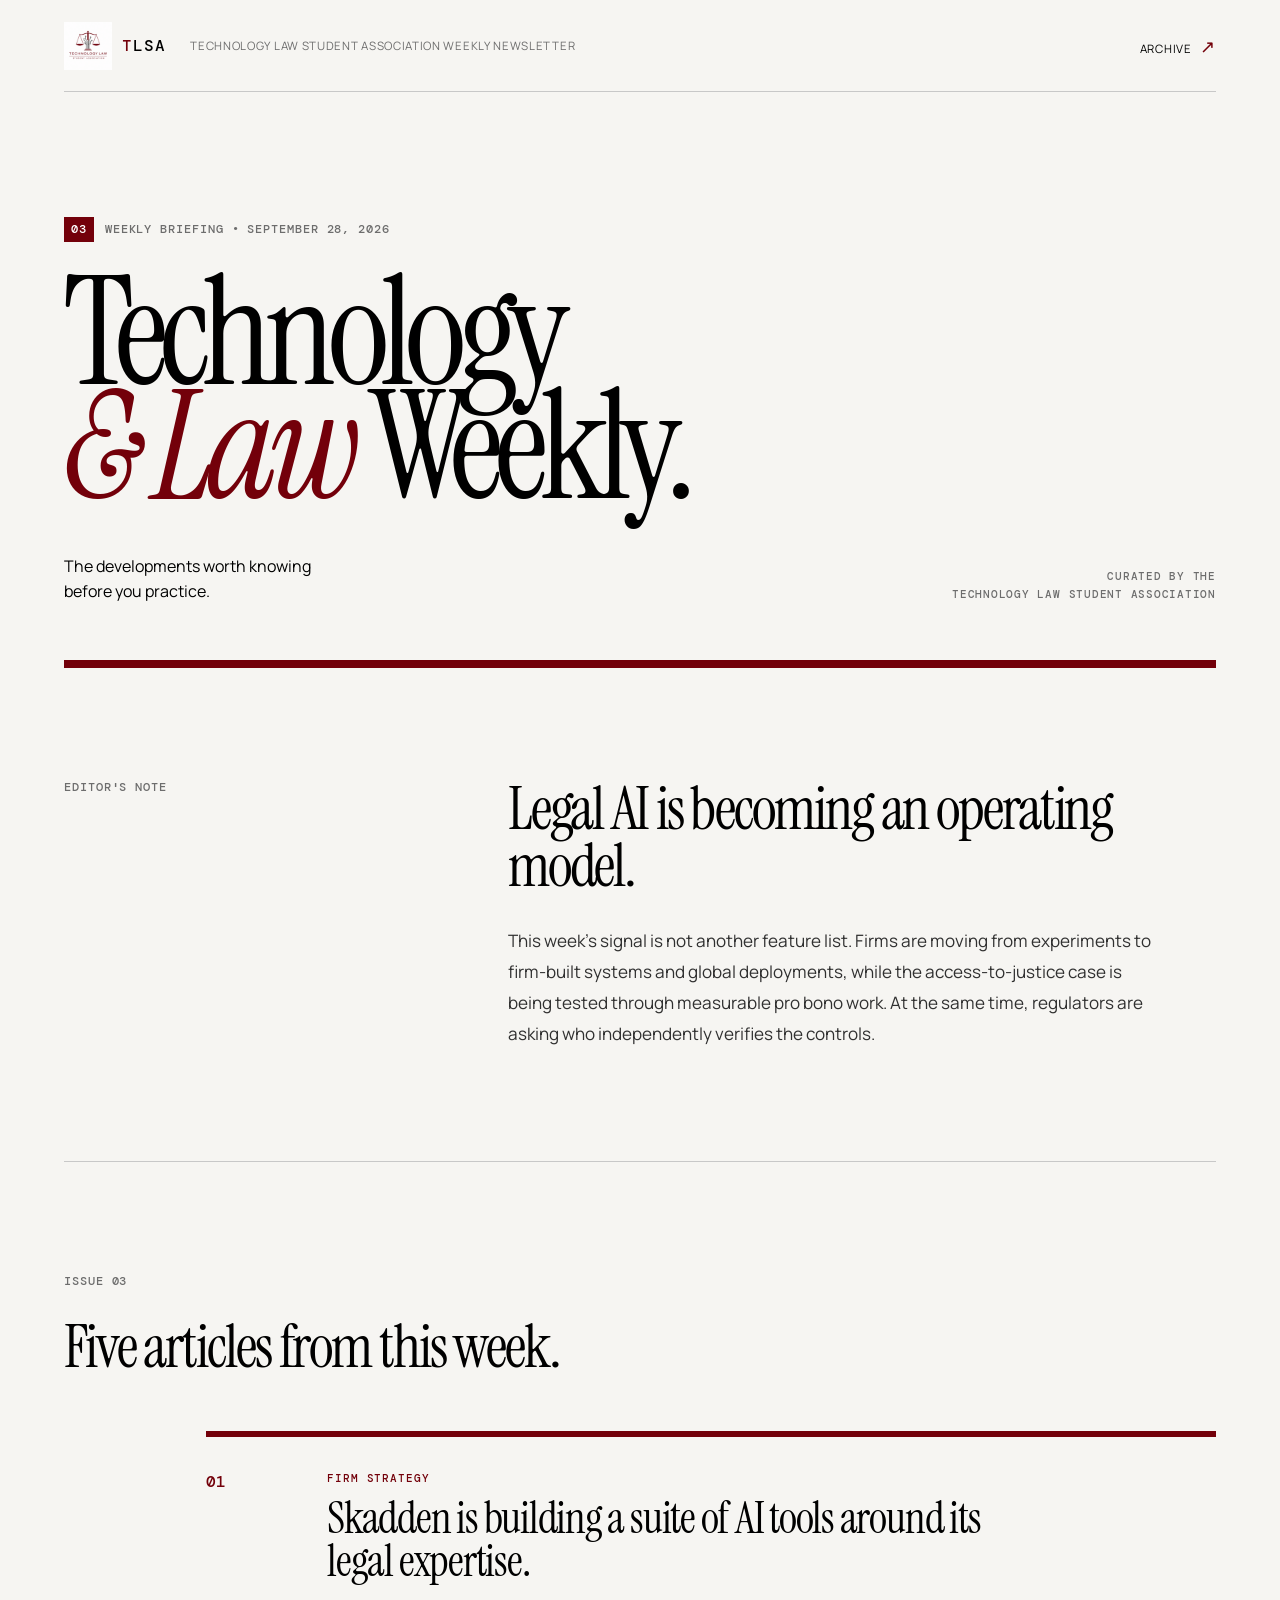
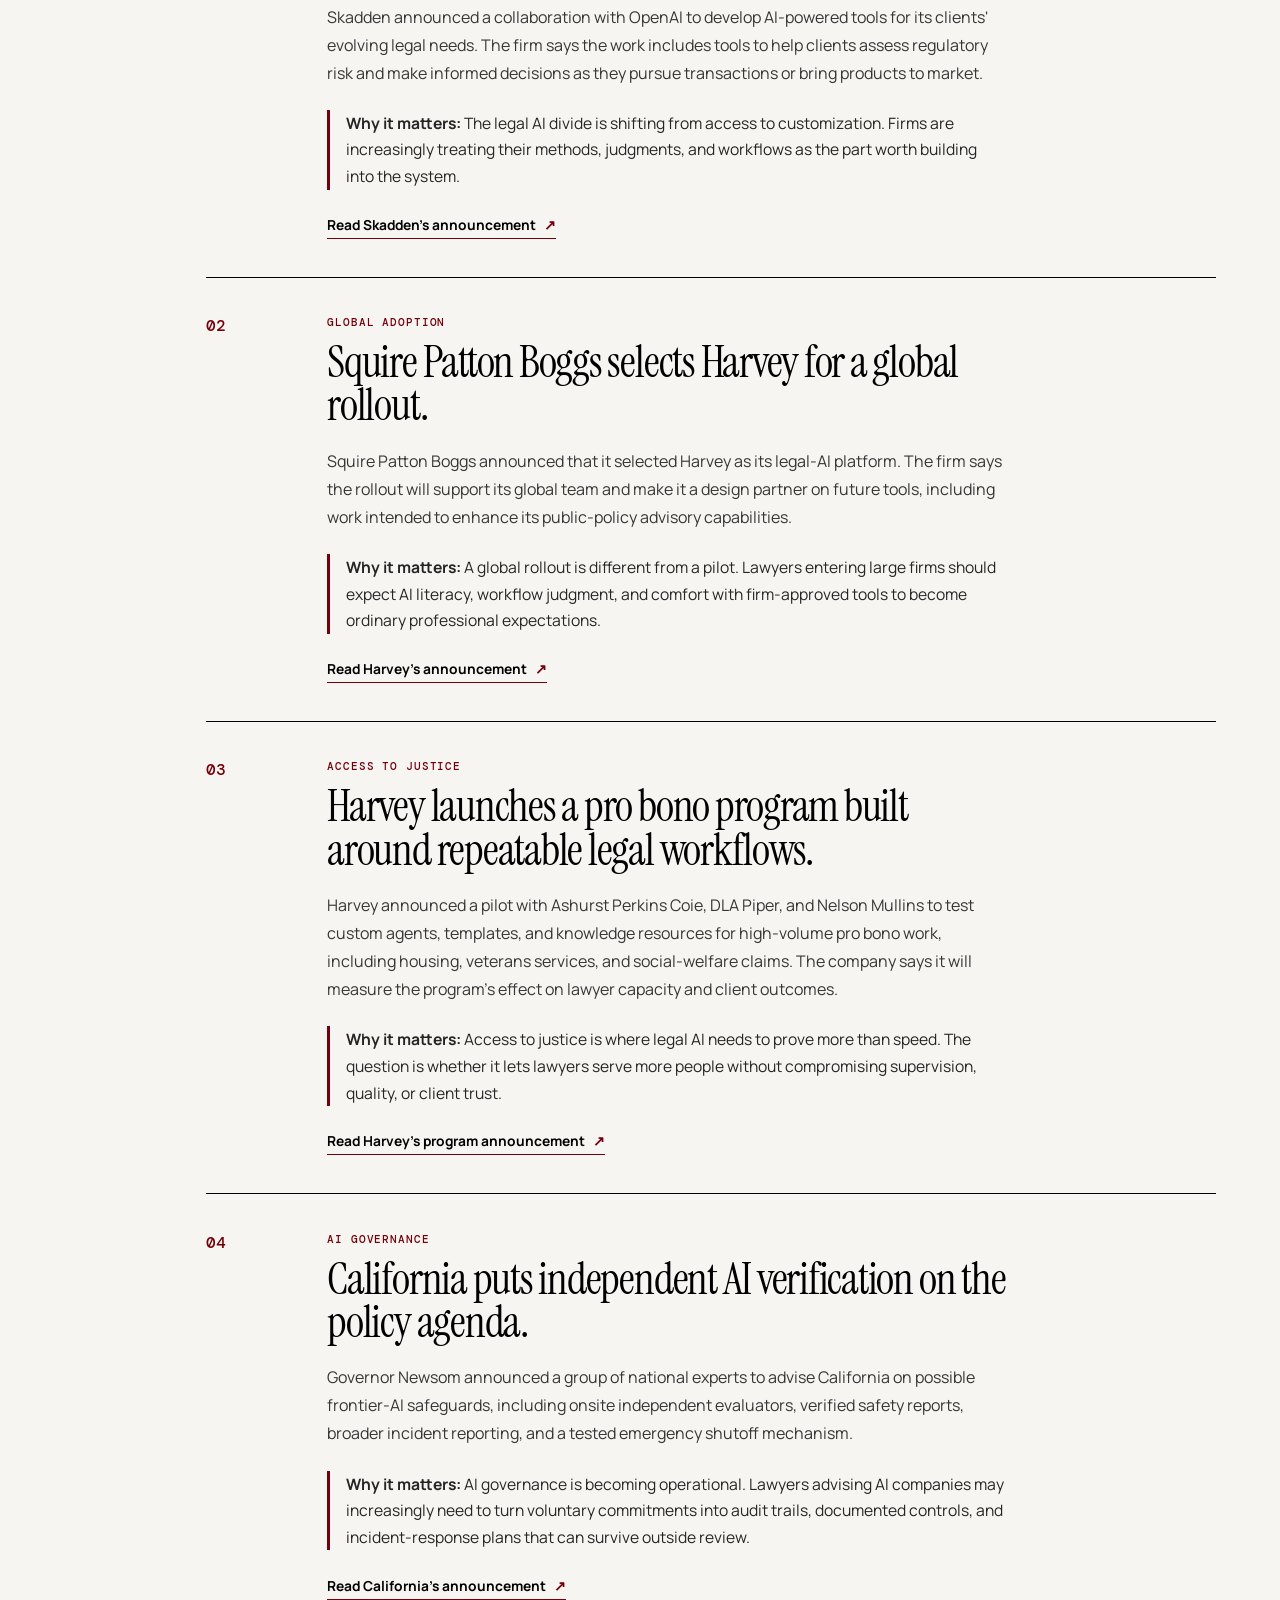
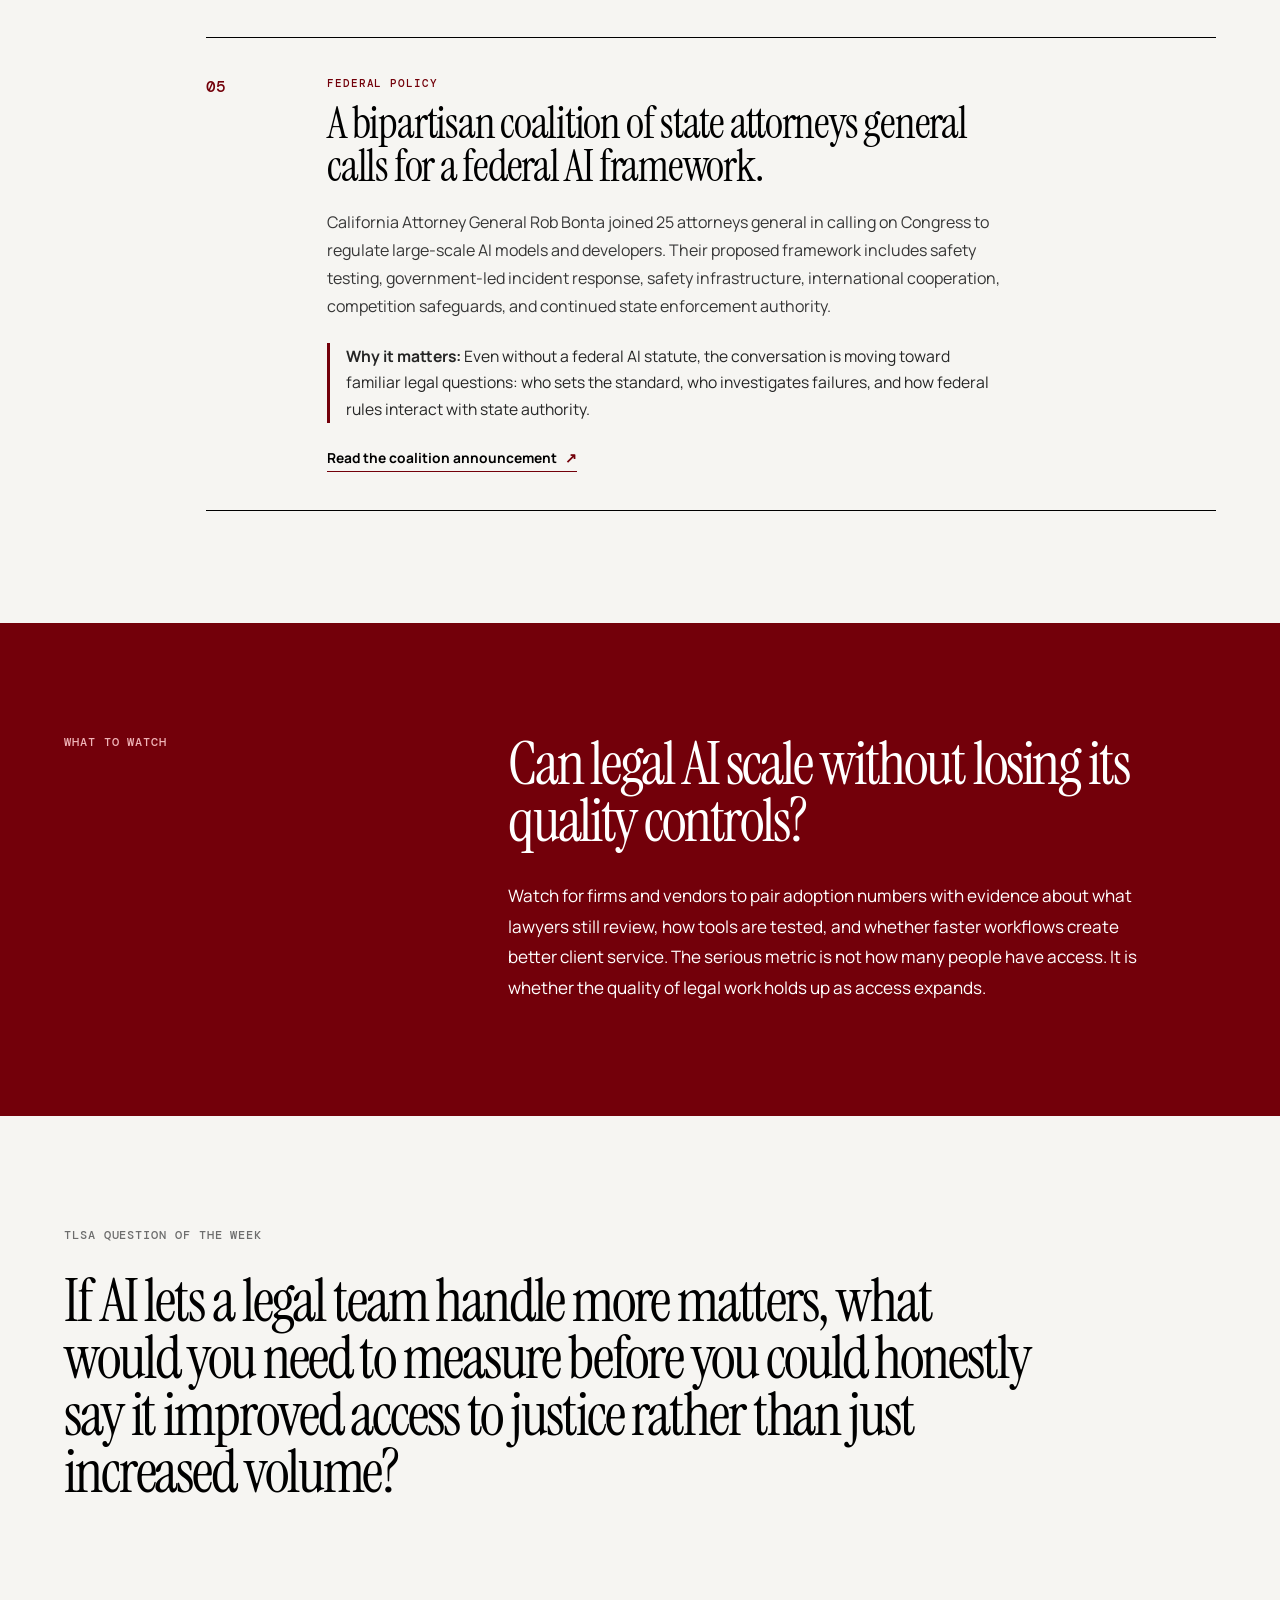
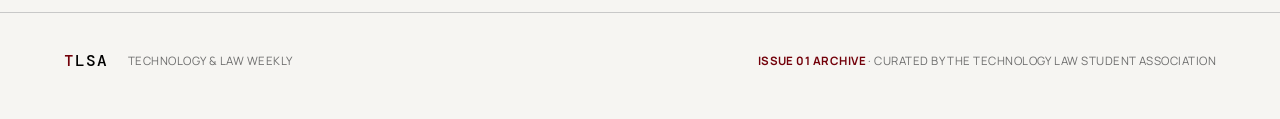
==== index.html @ fe10f3c5 "Make Issue 03 the TLSA homepage" ====
<!doctype html>
<html lang="en">
<head>
  <meta charset="utf-8"><meta name="viewport" content="width=device-width, initial-scale=1">
  <meta name="description" content="TLSA Technology & Law Weekly, a curated briefing on legal technology, AI, policy, and practice.">
  <title>TLSA Technology & Law Weekly | Issue 03</title>
  <link rel="icon" type="image/svg+xml" href="data:image/svg+xml,%3Csvg xmlns='http://www.w3.org/2000/svg' viewBox='0 0 64 64'%3E%3Crect width='64' height='64' rx='12' fill='%2373000a'/%3E%3Cpath d='M18 17h28v7H35v24h-7V24H18z' fill='white'/%3E%3C/svg%3E">
  <link rel="preconnect" href="https://fonts.googleapis.com"><link rel="preconnect" href="https://fonts.gstatic.com" crossorigin>
  <link href="https://fonts.googleapis.com/css2?family=DM+Mono:wght@400;500&family=Instrument+Serif:ital@0;1&family=Manrope:wght@400;500;600;700&display=swap" rel="stylesheet"><link rel="stylesheet" href="styles.css">
</head>
<body><main>
  <nav aria-label="Primary navigation"><a class="brand" href="#top" aria-label="Technology Law Student Association home"><img src="assets/tlsa-logo.png" alt="Technology Law Student Association logo"><span class="wordmark"><span>T</span>LSA</span></a><p>Technology Law Student Association Weekly Newsletter</p><a class="nav-link" href="issues/issue-01.html">Archive <span>↗</span></a></nav>
  <header class="hero" id="top"><div class="issue-line"><span class="issue-mark">03</span> WEEKLY BRIEFING <span>•</span> SEPTEMBER 28, 2026</div><h1>Technology<br><em>&amp; Law</em> Weekly.</h1><div class="hero-foot"><p>The developments worth knowing before you practice.</p><p class="curated">CURATED BY THE<br>TECHNOLOGY LAW STUDENT ASSOCIATION</p></div></header>
  <section class="editorial-note"><div class="section-label">EDITOR'S NOTE</div><div><h2>Legal AI is becoming an operating model.</h2><p>This week's signal is not another feature list. Firms are moving from experiments to firm-built systems and global deployments, while the access-to-justice case is being tested through measurable pro bono work. At the same time, regulators are asking who independently verifies the controls.</p></div></section>
  <section class="the-five" id="the-five"><div class="five-heading"><div class="section-label">ISSUE 03</div><h2>Five articles from this week.</h2></div>
    <article class="story story-featured"><div class="story-number">01</div><div class="story-body"><p class="eyebrow">FIRM STRATEGY</p><h3>Skadden is building a suite of AI tools around its legal expertise.</h3><p>Skadden announced a collaboration with OpenAI to develop AI-powered tools for its clients' evolving legal needs. The firm says the work includes tools to help clients assess regulatory risk and make informed decisions as they pursue transactions or bring products to market.</p><p class="why"><strong>Why it matters:</strong> The legal AI divide is shifting from access to customization. Firms are increasingly treating their methods, judgments, and workflows as the part worth building into the system.</p><a href="https://www.skadden.com/about/news-and-rankings/news/2026/09/skadden-partners-with-openai-on-suite-of-tools" target="_blank" rel="noopener noreferrer">Read Skadden's announcement <span>↗</span></a></div></article>
    <article class="story"><div class="story-number">02</div><div class="story-body"><p class="eyebrow">GLOBAL ADOPTION</p><h3>Squire Patton Boggs selects Harvey for a global rollout.</h3><p>Squire Patton Boggs announced that it selected Harvey as its legal-AI platform. The firm says the rollout will support its global team and make it a design partner on future tools, including work intended to enhance its public-policy advisory capabilities.</p><p class="why"><strong>Why it matters:</strong> A global rollout is different from a pilot. Lawyers entering large firms should expect AI literacy, workflow judgment, and comfort with firm-approved tools to become ordinary professional expectations.</p><a href="https://www.harvey.ai/blog/squire-patton-boggs-chooses-harvey-for-global-rollout" target="_blank" rel="noopener noreferrer">Read Harvey's announcement <span>↗</span></a></div></article>
    <article class="story"><div class="story-number">03</div><div class="story-body"><p class="eyebrow">ACCESS TO JUSTICE</p><h3>Harvey launches a pro bono program built around repeatable legal workflows.</h3><p>Harvey announced a pilot with Ashurst Perkins Coie, DLA Piper, and Nelson Mullins to test custom agents, templates, and knowledge resources for high-volume pro bono work, including housing, veterans services, and social-welfare claims. The company says it will measure the program's effect on lawyer capacity and client outcomes.</p><p class="why"><strong>Why it matters:</strong> Access to justice is where legal AI needs to prove more than speed. The question is whether it lets lawyers serve more people without compromising supervision, quality, or client trust.</p><a href="https://www.harvey.ai/blog/introducing-harveys-pro-bono-program" target="_blank" rel="noopener noreferrer">Read Harvey's program announcement <span>↗</span></a></div></article>
    <article class="story"><div class="story-number">04</div><div class="story-body"><p class="eyebrow">AI GOVERNANCE</p><h3>California puts independent AI verification on the policy agenda.</h3><p>Governor Newsom announced a group of national experts to advise California on possible frontier-AI safeguards, including onsite independent evaluators, verified safety reports, broader incident reporting, and a tested emergency shutoff mechanism.</p><p class="why"><strong>Why it matters:</strong> AI governance is becoming operational. Lawyers advising AI companies may increasingly need to turn voluntary commitments into audit trails, documented controls, and incident-response plans that can survive outside review.</p><a href="https://www.gov.ca.gov/2026/09/23/governor-newsom-announces-world-leading-experts-to-deliver-on-his-ai-executive-order-including-advancing-creation-of-a-kill-switch/" target="_blank" rel="noopener noreferrer">Read California's announcement <span>↗</span></a></div></article>
    <article class="story"><div class="story-number">05</div><div class="story-body"><p class="eyebrow">FEDERAL POLICY</p><h3>A bipartisan coalition of state attorneys general calls for a federal AI framework.</h3><p>California Attorney General Rob Bonta joined 25 attorneys general in calling on Congress to regulate large-scale AI models and developers. Their proposed framework includes safety testing, government-led incident response, safety infrastructure, international cooperation, competition safeguards, and continued state enforcement authority.</p><p class="why"><strong>Why it matters:</strong> Even without a federal AI statute, the conversation is moving toward familiar legal questions: who sets the standard, who investigates failures, and how federal rules interact with state authority.</p><a href="https://oag.ca.gov/news/press-releases/attorney-general-bonta-congress-must-act-urgently-protect-against-catastrophic" target="_blank" rel="noopener noreferrer">Read the coalition announcement <span>↗</span></a></div></article>
  </section>
  <section class="watch"><div class="section-label">WHAT TO WATCH</div><div><h2>Can legal AI scale without losing its quality controls?</h2><p>Watch for firms and vendors to pair adoption numbers with evidence about what lawyers still review, how tools are tested, and whether faster workflows create better client service. The serious metric is not how many people have access. It is whether the quality of legal work holds up as access expands.</p></div></section>
  <section class="question"><div class="section-label">TLSA QUESTION OF THE WEEK</div><h2>If AI lets a legal team handle more matters, what would you need to measure before you could honestly say it improved access to justice rather than just increased volume?</h2></section>
</main><footer><a class="wordmark" href="#top"><span>T</span>LSA</a><p>Technology &amp; Law Weekly</p><p><a href="issues/issue-01.html">Issue 01 Archive</a> · Curated by the Technology Law Student Association</p></footer></body></html>
---- styles.css ----
:root{--garnet:#73000a;--black:#000;--white:#fff;--bone:#f6f5f2;--gray:#6d6d6d;--line:#c8c8c8}*{box-sizing:border-box}html{scroll-behavior:smooth}body{margin:0;background:var(--bone);color:var(--black);font-family:Manrope,Arial,sans-serif}main,footer{max-width:1440px;margin:auto;padding-inline:5vw}.brand{display:inline-flex;align-items:center;gap:.65rem;text-decoration:none}.brand img{width:48px;height:48px;object-fit:contain;display:block}.brand .wordmark{display:block}nav{min-height:92px;border-bottom:1px solid var(--line);display:flex;align-items:center;gap:24px;font-size:.72rem;letter-spacing:.06em;text-transform:uppercase}nav p{margin:0;color:var(--gray);flex:1}.wordmark{color:var(--black);font-family:'DM Mono',monospace;font-size:1rem;font-weight:500;letter-spacing:.06em;text-decoration:none}.wordmark span{color:var(--garnet)}.nav-link{color:var(--black);text-decoration:none}.nav-link span{color:var(--garnet);font-size:1.15rem;margin-left:6px}.hero{padding:7.8rem 0 3.5rem;border-bottom:8px solid var(--garnet)}.issue-line,.section-label{font:500 .72rem 'DM Mono',monospace;letter-spacing:.08em;color:var(--gray)}.issue-mark{display:inline-block;background:var(--garnet);color:var(--white);padding:5px 7px;margin-right:3px}.hero h1{font:clamp(4.65rem,11.7vw,11rem)/.76 'Instrument Serif',Georgia,serif;letter-spacing:-.055em;margin:2.2rem 0 3.1rem;font-weight:400}.hero h1 em{color:var(--garnet);font-weight:400}.hero-foot{display:flex;justify-content:space-between;align-items:end;gap:20px;font-size:1rem;line-height:1.55}.hero-foot p{max-width:290px;margin:0}.curated{font:500 .68rem/1.7 'DM Mono',monospace;letter-spacing:.07em;color:var(--gray);text-align:right}.editorial-note{display:grid;grid-template-columns:1fr 2fr;gap:7vw;padding:7rem 0;border-bottom:1px solid var(--line)}.editorial-note h2,.five-heading h2,.watch h2,.question h2{font:400 clamp(2.35rem,4.7vw,4.55rem)/.95 'Instrument Serif',Georgia,serif;letter-spacing:-.035em;margin:0}.editorial-note p,.watch p,.question p{max-width:660px;font-size:1.07rem;line-height:1.8;margin:2rem 0 0;color:#303030}.the-five{padding:7rem 0}.five-heading{max-width:760px;margin-bottom:3.5rem}.five-heading h2{margin-top:1.8rem}.story{display:grid;grid-template-columns:12% 1fr;border-top:1px solid var(--black);padding:2.35rem 0;max-width:1010px;margin-left:auto}.story:last-child{border-bottom:1px solid var(--black)}.story-number{font:500 1rem 'DM Mono',monospace;color:var(--garnet)}.story-body{max-width:680px}.eyebrow{font:500 .68rem 'DM Mono',monospace;letter-spacing:.08em;color:var(--garnet);margin:0 0 .75rem}.story h3{font:400 clamp(1.95rem,3.45vw,3.25rem)/.98 'Instrument Serif',Georgia,serif;letter-spacing:-.028em;margin:0}.story-body>p:not(.eyebrow):not(.why){font-size:1rem;line-height:1.75;color:#363636;margin:1.2rem 0}.story .why{font-size:.98rem;line-height:1.7;border-left:3px solid var(--garnet);padding-left:1rem;margin:1.45rem 0;color:#252525}.story a{display:inline-block;color:var(--black);font-size:.86rem;font-weight:700;text-decoration:none;border-bottom:1px solid var(--garnet);padding-bottom:4px}.story a span{color:var(--garnet);margin-left:5px}.story-featured{border-top:6px solid var(--garnet);padding-top:2.1rem}.watch{background:var(--garnet);color:var(--white);margin-inline:calc(5vw * -1);padding:7rem 5vw;display:grid;grid-template-columns:1fr 2fr;gap:7vw}.watch .section-label{color:#f0b4b8}.watch h2{max-width:730px}.watch p{color:var(--white)}.question{padding:7rem 0}.question h2{max-width:970px;margin-top:1.8rem}.question p{color:var(--garnet);font-weight:700}footer{border-top:1px solid var(--line);padding-top:1.75rem;padding-bottom:2.5rem;display:flex;gap:20px;align-items:center;font-size:.72rem;color:var(--gray);text-transform:uppercase;letter-spacing:.04em}footer p:nth-child(2){flex:1}footer p a{color:var(--garnet);font-weight:700;text-decoration:none}@media(max-width:720px){.brand img{width:40px;height:40px}.brand .wordmark{display:none}main,footer{padding-inline:6vw}nav p{display:none}nav{justify-content:space-between;min-height:75px}.hero{padding-top:5.8rem}.hero h1{font-size:21vw}.hero-foot,.editorial-note,.watch{display:block}.curated{margin-top:2rem!important;text-align:left}.editorial-note,.the-five,.question{padding:5rem 0}.editorial-note>div+div{margin-top:2.5rem}.story{grid-template-columns:1fr;padding:1.9rem 0}.story-number{margin-bottom:1.25rem}.story h3{font-size:2.1rem}.watch{margin-inline:-6vw;padding:5rem 6vw}.watch>div+div{margin-top:2.5rem}footer{padding-inline:6vw;display:block}footer p{margin:1rem 0 0}}
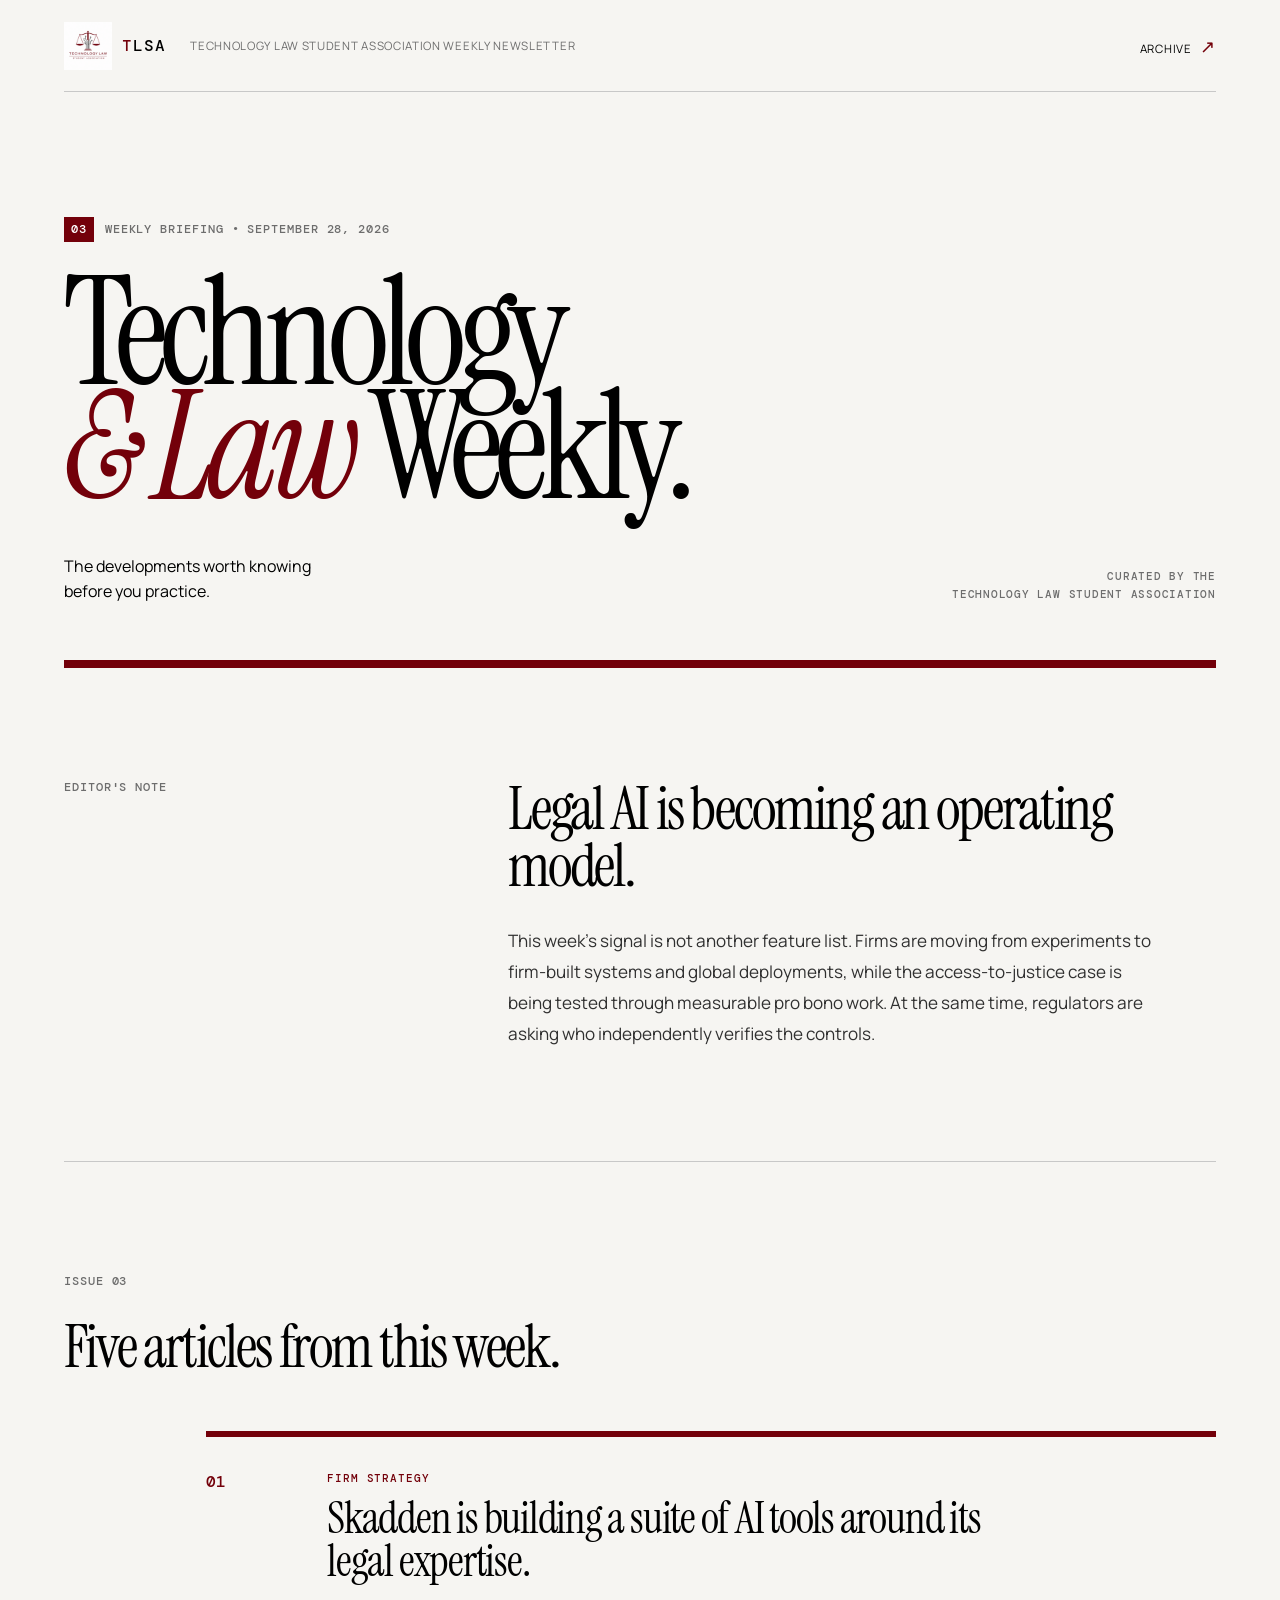
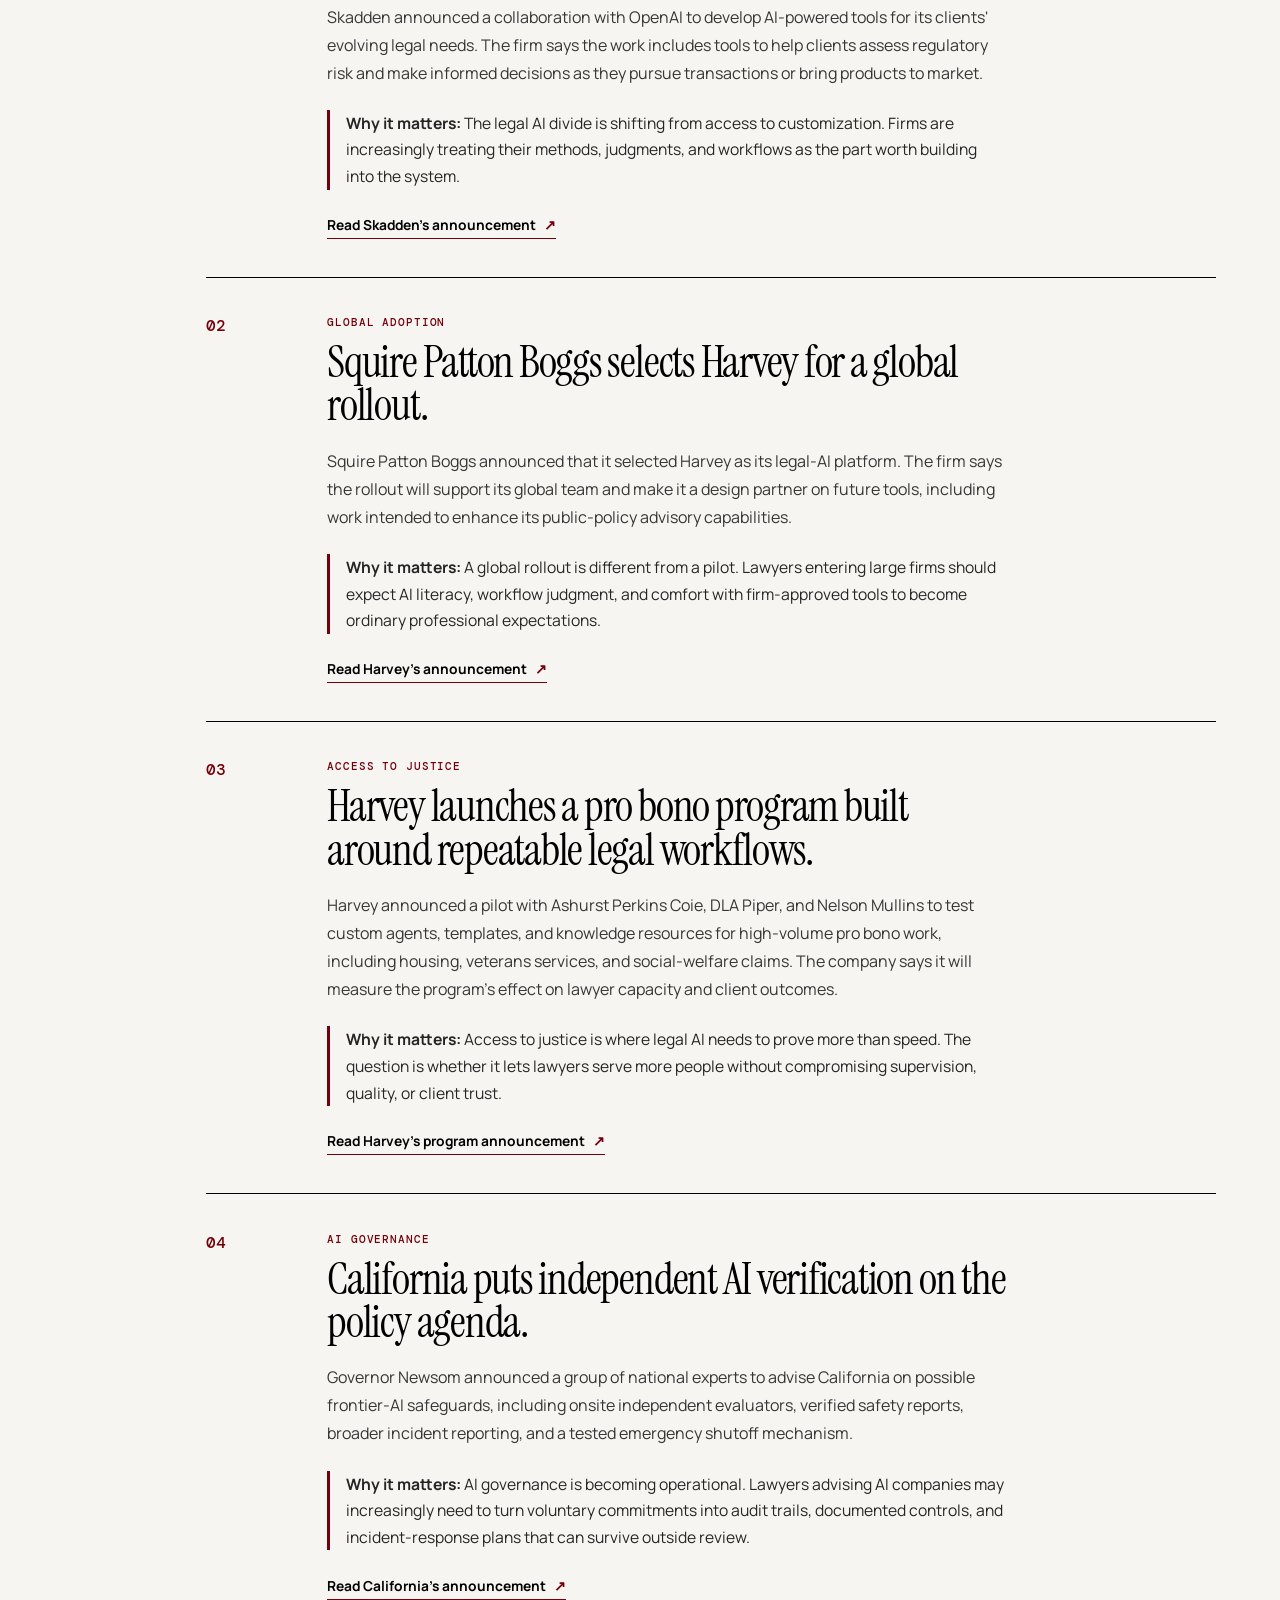
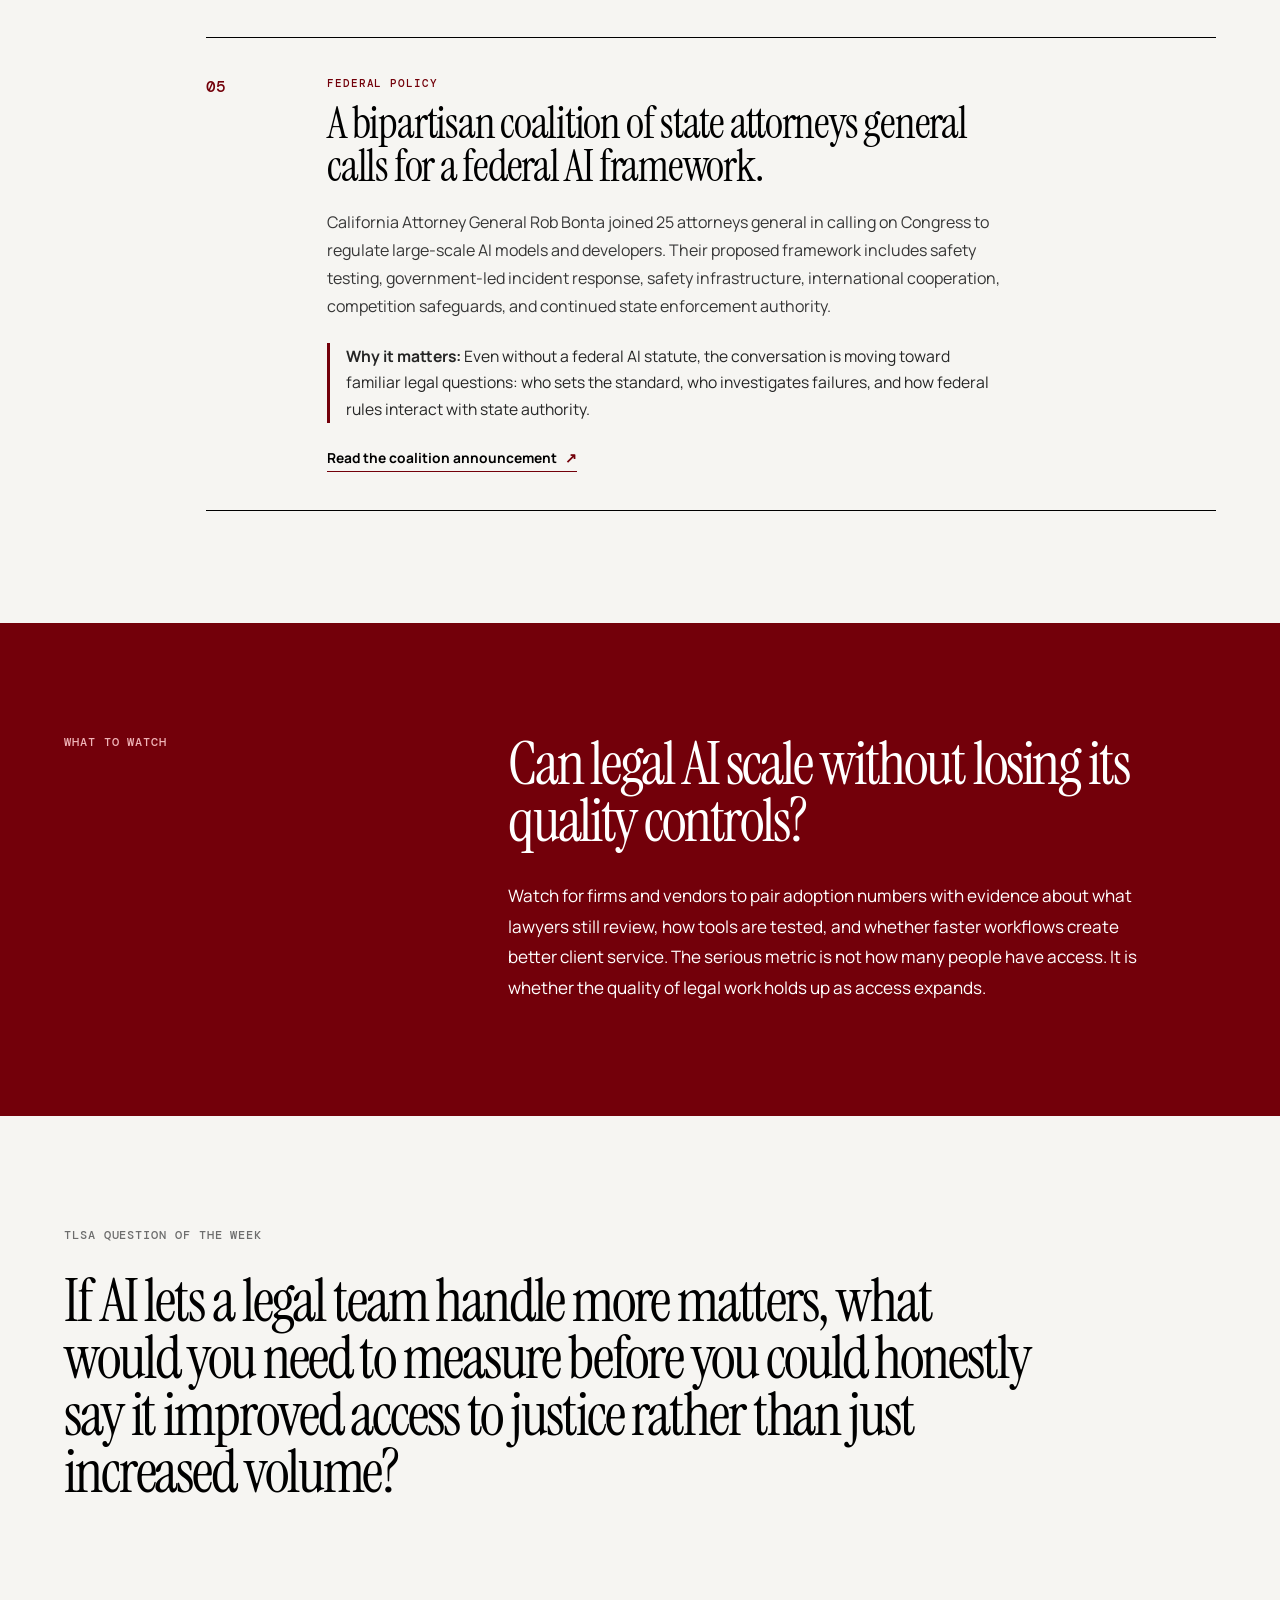
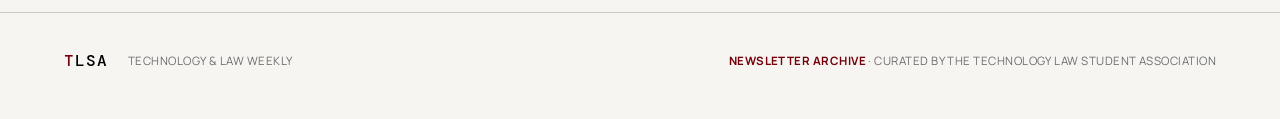
==== commit 9a908bdb: "Link TLSA homepage to newsletter archive" ====
--- a/index.html
+++ b/index.html
@@ -9,7 +9,7 @@
   <link href="https://fonts.googleapis.com/css2?family=DM+Mono:wght@400;500&family=Instrument+Serif:ital@0;1&family=Manrope:wght@400;500;600;700&display=swap" rel="stylesheet"><link rel="stylesheet" href="styles.css">
 </head>
 <body><main>
-  <nav aria-label="Primary navigation"><a class="brand" href="#top" aria-label="Technology Law Student Association home"><img src="assets/tlsa-logo.png" alt="Technology Law Student Association logo"><span class="wordmark"><span>T</span>LSA</span></a><p>Technology Law Student Association Weekly Newsletter</p><a class="nav-link" href="issues/issue-01.html">Archive <span>↗</span></a></nav>
+  <nav aria-label="Primary navigation"><a class="brand" href="#top" aria-label="Technology Law Student Association home"><img src="assets/tlsa-logo.png" alt="Technology Law Student Association logo"><span class="wordmark"><span>T</span>LSA</span></a><p>Technology Law Student Association Weekly Newsletter</p><a class="nav-link" href="issues/index.html">Archive <span>↗</span></a></nav>
   <header class="hero" id="top"><div class="issue-line"><span class="issue-mark">03</span> WEEKLY BRIEFING <span>•</span> SEPTEMBER 28, 2026</div><h1>Technology<br><em>&amp; Law</em> Weekly.</h1><div class="hero-foot"><p>The developments worth knowing before you practice.</p><p class="curated">CURATED BY THE<br>TECHNOLOGY LAW STUDENT ASSOCIATION</p></div></header>
   <section class="editorial-note"><div class="section-label">EDITOR'S NOTE</div><div><h2>Legal AI is becoming an operating model.</h2><p>This week's signal is not another feature list. Firms are moving from experiments to firm-built systems and global deployments, while the access-to-justice case is being tested through measurable pro bono work. At the same time, regulators are asking who independently verifies the controls.</p></div></section>
   <section class="the-five" id="the-five"><div class="five-heading"><div class="section-label">ISSUE 03</div><h2>Five articles from this week.</h2></div>
@@ -21,4 +21,4 @@
   </section>
   <section class="watch"><div class="section-label">WHAT TO WATCH</div><div><h2>Can legal AI scale without losing its quality controls?</h2><p>Watch for firms and vendors to pair adoption numbers with evidence about what lawyers still review, how tools are tested, and whether faster workflows create better client service. The serious metric is not how many people have access. It is whether the quality of legal work holds up as access expands.</p></div></section>
   <section class="question"><div class="section-label">TLSA QUESTION OF THE WEEK</div><h2>If AI lets a legal team handle more matters, what would you need to measure before you could honestly say it improved access to justice rather than just increased volume?</h2></section>
-</main><footer><a class="wordmark" href="#top"><span>T</span>LSA</a><p>Technology &amp; Law Weekly</p><p><a href="issues/issue-01.html">Issue 01 Archive</a> · Curated by the Technology Law Student Association</p></footer></body></html>+</main><footer><a class="wordmark" href="#top"><span>T</span>LSA</a><p>Technology &amp; Law Weekly</p><p><a href="issues/index.html">Newsletter Archive</a> · Curated by the Technology Law Student Association</p></footer></body></html>
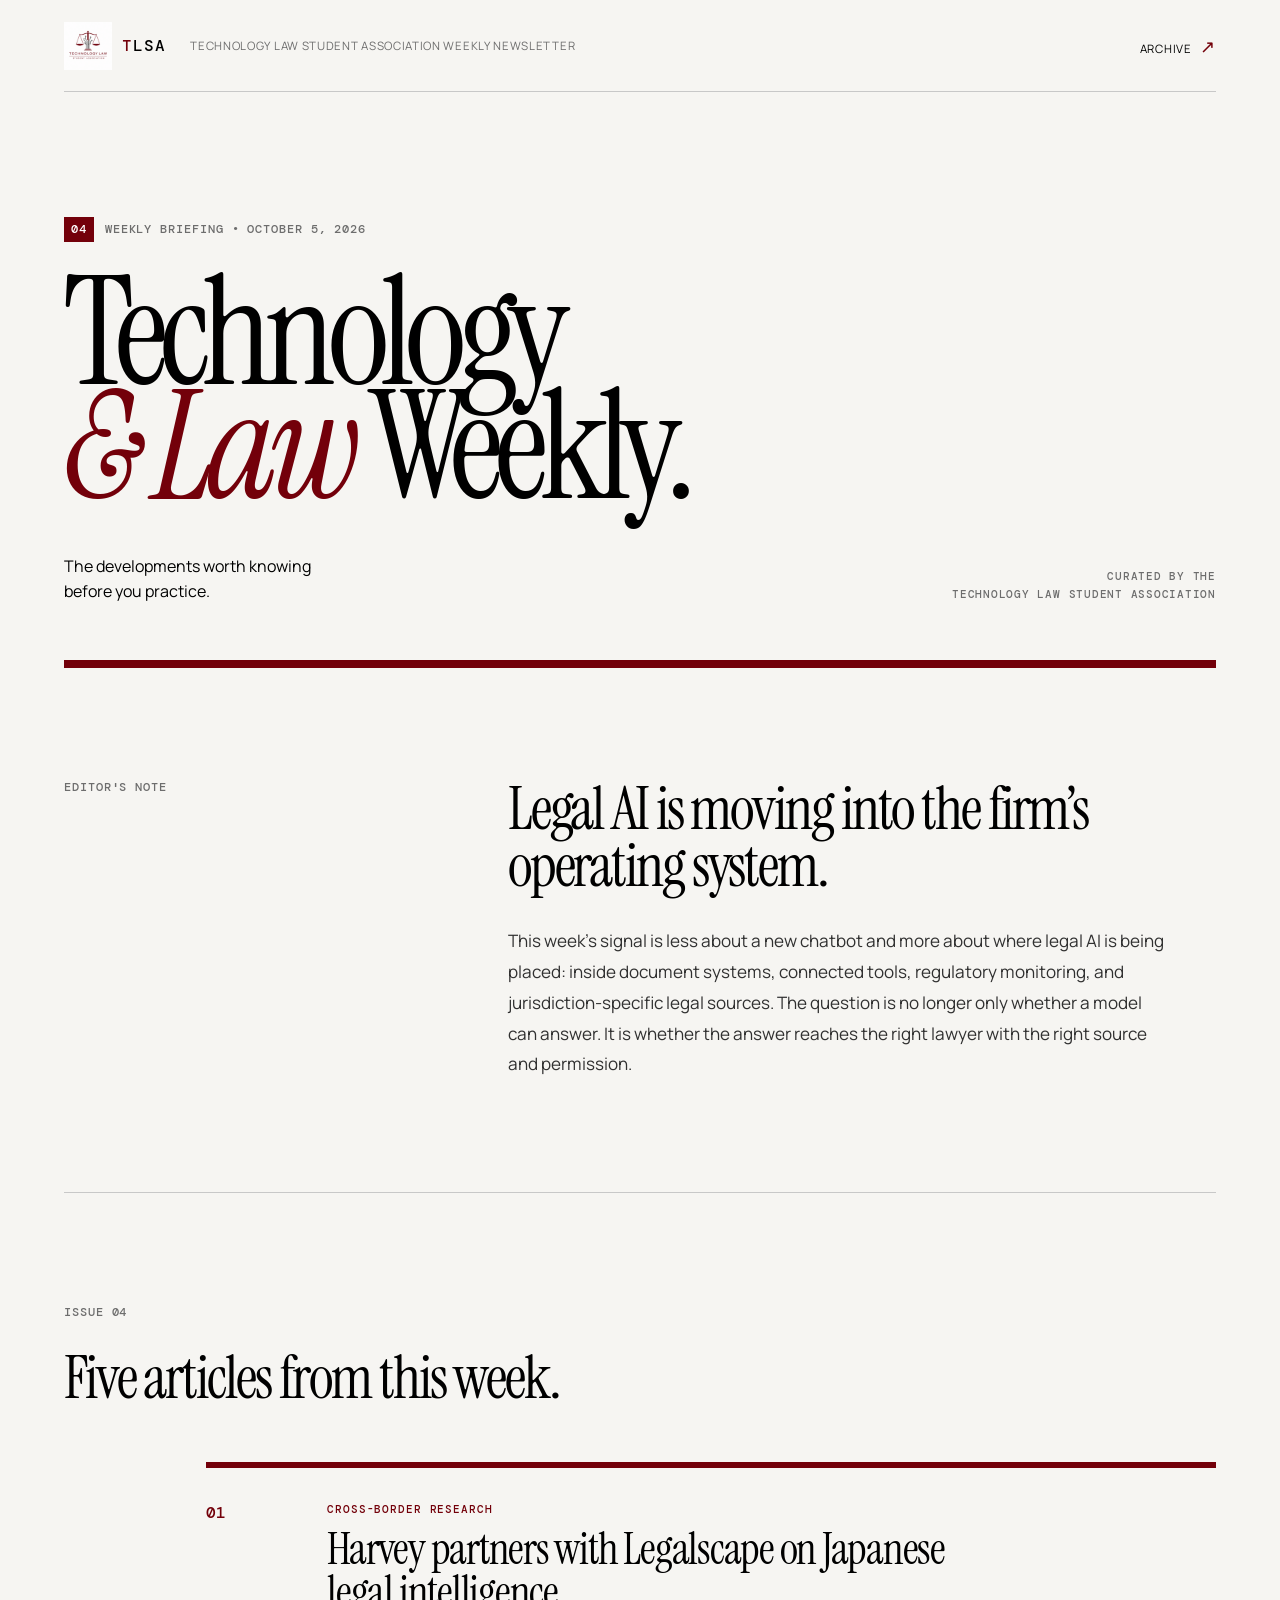
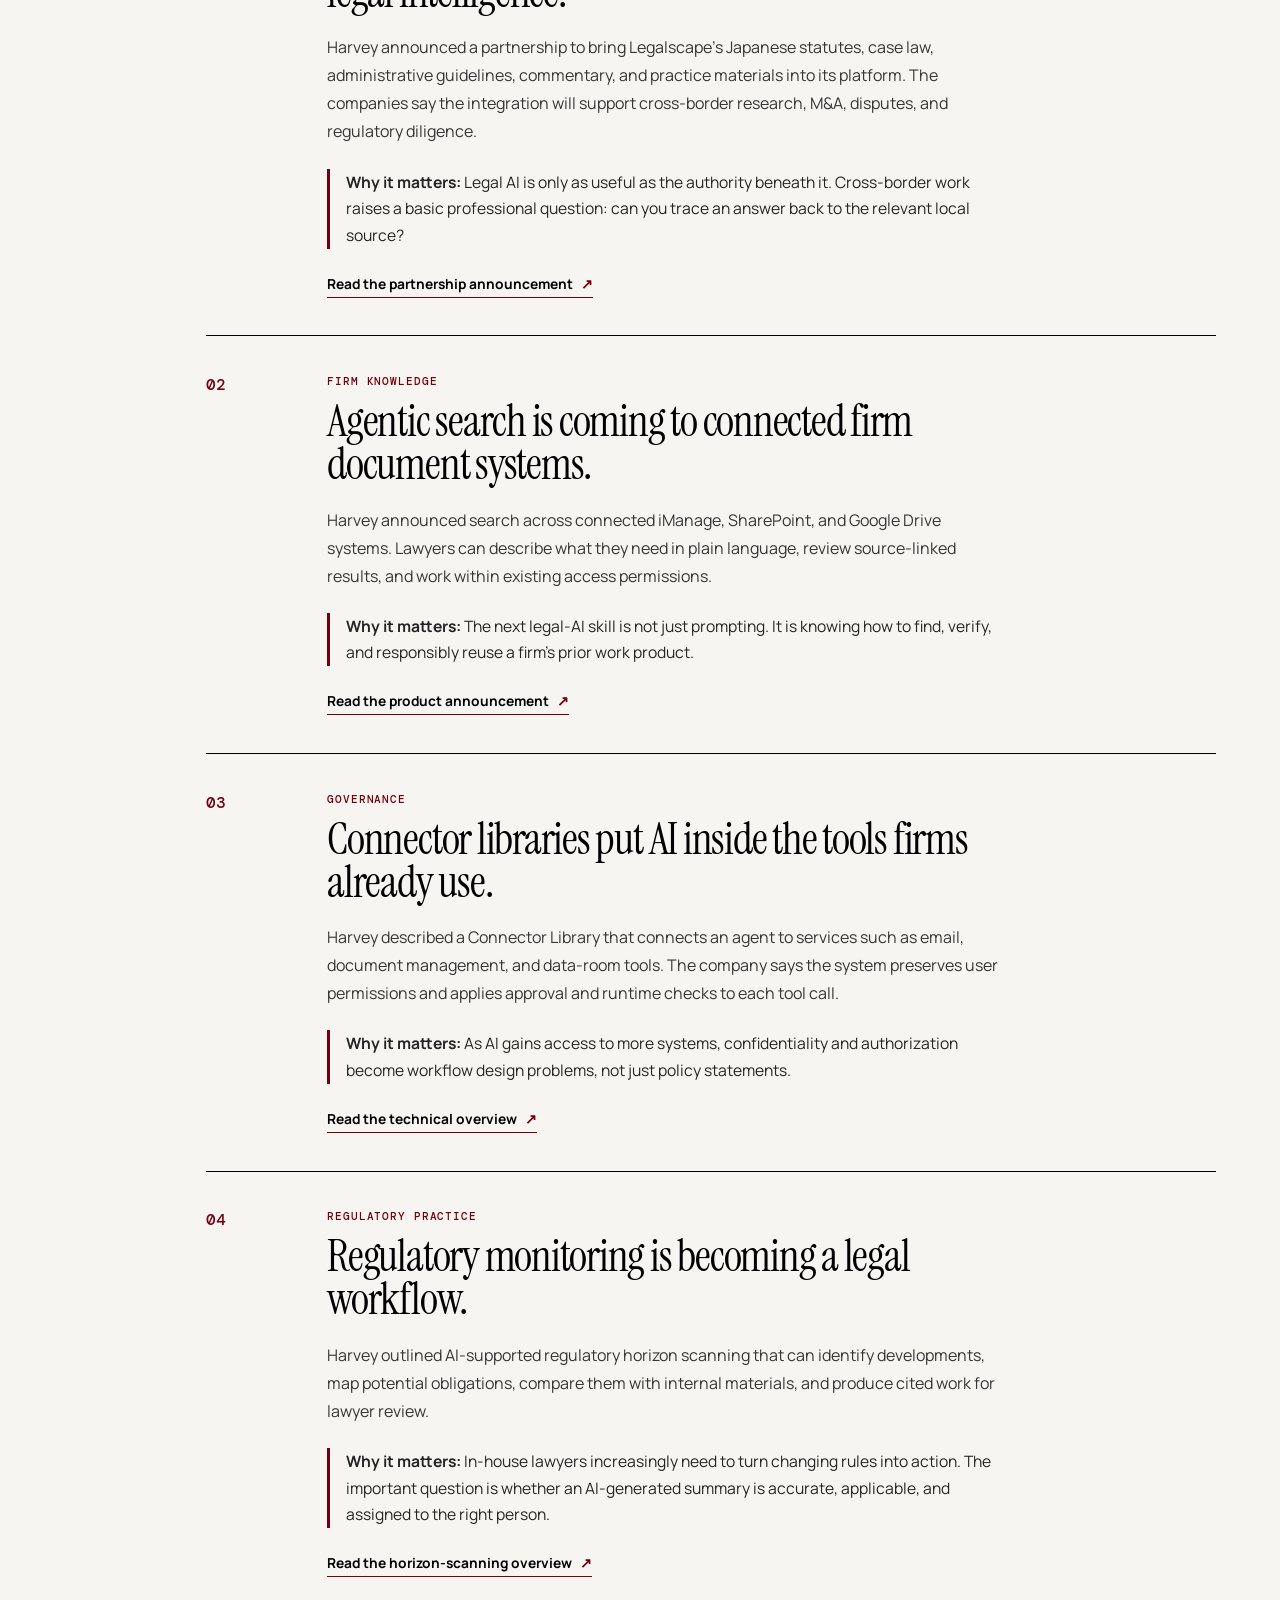
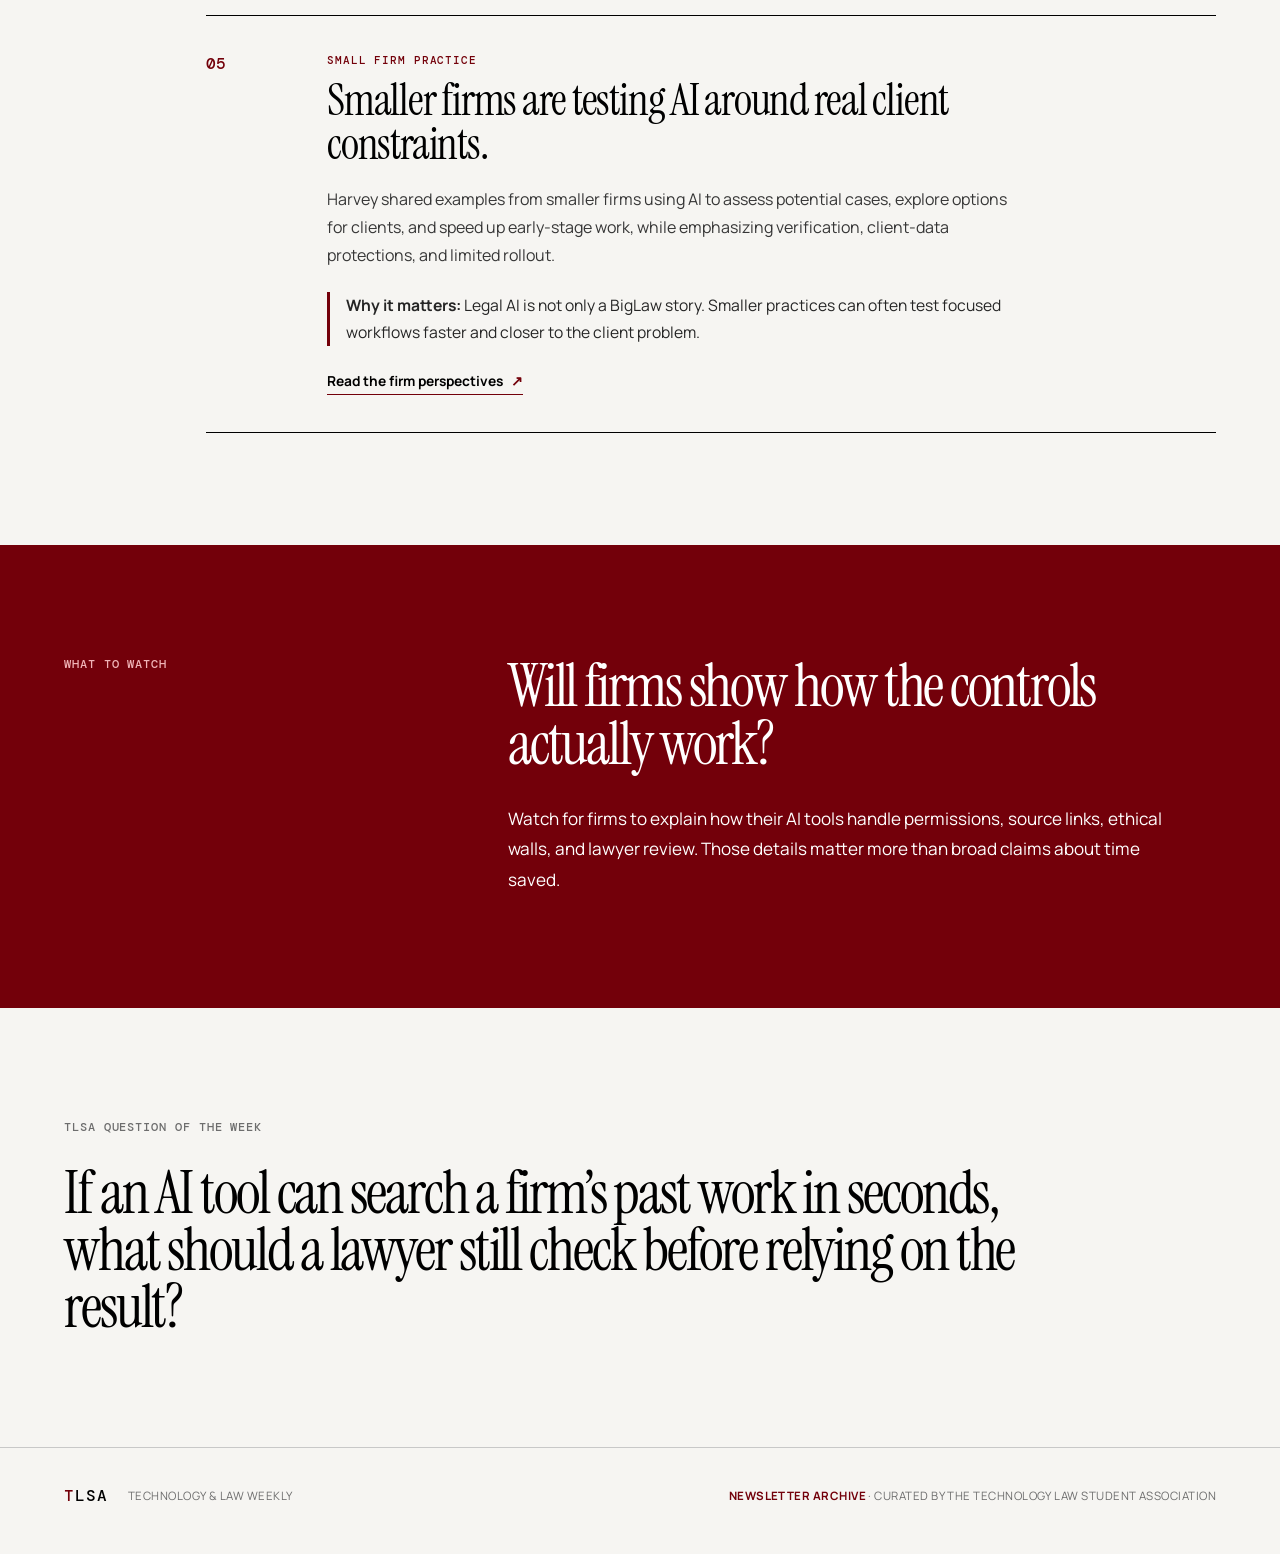
==== commit 4dd873f4: "Make Issue 04 the TLSA homepage" ====
--- a/index.html
+++ b/index.html
@@ -3,22 +3,22 @@
 <head>
   <meta charset="utf-8"><meta name="viewport" content="width=device-width, initial-scale=1">
   <meta name="description" content="TLSA Technology & Law Weekly, a curated briefing on legal technology, AI, policy, and practice.">
-  <title>TLSA Technology & Law Weekly | Issue 03</title>
+  <title>TLSA Technology & Law Weekly | Issue 04</title>
   <link rel="icon" type="image/svg+xml" href="data:image/svg+xml,%3Csvg xmlns='http://www.w3.org/2000/svg' viewBox='0 0 64 64'%3E%3Crect width='64' height='64' rx='12' fill='%2373000a'/%3E%3Cpath d='M18 17h28v7H35v24h-7V24H18z' fill='white'/%3E%3C/svg%3E">
   <link rel="preconnect" href="https://fonts.googleapis.com"><link rel="preconnect" href="https://fonts.gstatic.com" crossorigin>
   <link href="https://fonts.googleapis.com/css2?family=DM+Mono:wght@400;500&family=Instrument+Serif:ital@0;1&family=Manrope:wght@400;500;600;700&display=swap" rel="stylesheet"><link rel="stylesheet" href="styles.css">
 </head>
 <body><main>
   <nav aria-label="Primary navigation"><a class="brand" href="#top" aria-label="Technology Law Student Association home"><img src="assets/tlsa-logo.png" alt="Technology Law Student Association logo"><span class="wordmark"><span>T</span>LSA</span></a><p>Technology Law Student Association Weekly Newsletter</p><a class="nav-link" href="issues/index.html">Archive <span>↗</span></a></nav>
-  <header class="hero" id="top"><div class="issue-line"><span class="issue-mark">03</span> WEEKLY BRIEFING <span>•</span> SEPTEMBER 28, 2026</div><h1>Technology<br><em>&amp; Law</em> Weekly.</h1><div class="hero-foot"><p>The developments worth knowing before you practice.</p><p class="curated">CURATED BY THE<br>TECHNOLOGY LAW STUDENT ASSOCIATION</p></div></header>
-  <section class="editorial-note"><div class="section-label">EDITOR'S NOTE</div><div><h2>Legal AI is becoming an operating model.</h2><p>This week's signal is not another feature list. Firms are moving from experiments to firm-built systems and global deployments, while the access-to-justice case is being tested through measurable pro bono work. At the same time, regulators are asking who independently verifies the controls.</p></div></section>
-  <section class="the-five" id="the-five"><div class="five-heading"><div class="section-label">ISSUE 03</div><h2>Five articles from this week.</h2></div>
-    <article class="story story-featured"><div class="story-number">01</div><div class="story-body"><p class="eyebrow">FIRM STRATEGY</p><h3>Skadden is building a suite of AI tools around its legal expertise.</h3><p>Skadden announced a collaboration with OpenAI to develop AI-powered tools for its clients' evolving legal needs. The firm says the work includes tools to help clients assess regulatory risk and make informed decisions as they pursue transactions or bring products to market.</p><p class="why"><strong>Why it matters:</strong> The legal AI divide is shifting from access to customization. Firms are increasingly treating their methods, judgments, and workflows as the part worth building into the system.</p><a href="https://www.skadden.com/about/news-and-rankings/news/2026/09/skadden-partners-with-openai-on-suite-of-tools" target="_blank" rel="noopener noreferrer">Read Skadden's announcement <span>↗</span></a></div></article>
-    <article class="story"><div class="story-number">02</div><div class="story-body"><p class="eyebrow">GLOBAL ADOPTION</p><h3>Squire Patton Boggs selects Harvey for a global rollout.</h3><p>Squire Patton Boggs announced that it selected Harvey as its legal-AI platform. The firm says the rollout will support its global team and make it a design partner on future tools, including work intended to enhance its public-policy advisory capabilities.</p><p class="why"><strong>Why it matters:</strong> A global rollout is different from a pilot. Lawyers entering large firms should expect AI literacy, workflow judgment, and comfort with firm-approved tools to become ordinary professional expectations.</p><a href="https://www.harvey.ai/blog/squire-patton-boggs-chooses-harvey-for-global-rollout" target="_blank" rel="noopener noreferrer">Read Harvey's announcement <span>↗</span></a></div></article>
-    <article class="story"><div class="story-number">03</div><div class="story-body"><p class="eyebrow">ACCESS TO JUSTICE</p><h3>Harvey launches a pro bono program built around repeatable legal workflows.</h3><p>Harvey announced a pilot with Ashurst Perkins Coie, DLA Piper, and Nelson Mullins to test custom agents, templates, and knowledge resources for high-volume pro bono work, including housing, veterans services, and social-welfare claims. The company says it will measure the program's effect on lawyer capacity and client outcomes.</p><p class="why"><strong>Why it matters:</strong> Access to justice is where legal AI needs to prove more than speed. The question is whether it lets lawyers serve more people without compromising supervision, quality, or client trust.</p><a href="https://www.harvey.ai/blog/introducing-harveys-pro-bono-program" target="_blank" rel="noopener noreferrer">Read Harvey's program announcement <span>↗</span></a></div></article>
-    <article class="story"><div class="story-number">04</div><div class="story-body"><p class="eyebrow">AI GOVERNANCE</p><h3>California puts independent AI verification on the policy agenda.</h3><p>Governor Newsom announced a group of national experts to advise California on possible frontier-AI safeguards, including onsite independent evaluators, verified safety reports, broader incident reporting, and a tested emergency shutoff mechanism.</p><p class="why"><strong>Why it matters:</strong> AI governance is becoming operational. Lawyers advising AI companies may increasingly need to turn voluntary commitments into audit trails, documented controls, and incident-response plans that can survive outside review.</p><a href="https://www.gov.ca.gov/2026/09/23/governor-newsom-announces-world-leading-experts-to-deliver-on-his-ai-executive-order-including-advancing-creation-of-a-kill-switch/" target="_blank" rel="noopener noreferrer">Read California's announcement <span>↗</span></a></div></article>
-    <article class="story"><div class="story-number">05</div><div class="story-body"><p class="eyebrow">FEDERAL POLICY</p><h3>A bipartisan coalition of state attorneys general calls for a federal AI framework.</h3><p>California Attorney General Rob Bonta joined 25 attorneys general in calling on Congress to regulate large-scale AI models and developers. Their proposed framework includes safety testing, government-led incident response, safety infrastructure, international cooperation, competition safeguards, and continued state enforcement authority.</p><p class="why"><strong>Why it matters:</strong> Even without a federal AI statute, the conversation is moving toward familiar legal questions: who sets the standard, who investigates failures, and how federal rules interact with state authority.</p><a href="https://oag.ca.gov/news/press-releases/attorney-general-bonta-congress-must-act-urgently-protect-against-catastrophic" target="_blank" rel="noopener noreferrer">Read the coalition announcement <span>↗</span></a></div></article>
+  <header class="hero" id="top"><div class="issue-line"><span class="issue-mark">04</span> WEEKLY BRIEFING <span>•</span> OCTOBER 5, 2026</div><h1>Technology<br><em>&amp; Law</em> Weekly.</h1><div class="hero-foot"><p>The developments worth knowing before you practice.</p><p class="curated">CURATED BY THE<br>TECHNOLOGY LAW STUDENT ASSOCIATION</p></div></header>
+  <section class="editorial-note"><div class="section-label">EDITOR'S NOTE</div><div><h2>Legal AI is moving into the firm’s operating system.</h2><p>This week’s signal is less about a new chatbot and more about where legal AI is being placed: inside document systems, connected tools, regulatory monitoring, and jurisdiction-specific legal sources. The question is no longer only whether a model can answer. It is whether the answer reaches the right lawyer with the right source and permission.</p></div></section>
+  <section class="the-five" id="the-five"><div class="five-heading"><div class="section-label">ISSUE 04</div><h2>Five articles from this week.</h2></div>
+    <article class="story story-featured"><div class="story-number">01</div><div class="story-body"><p class="eyebrow">CROSS-BORDER RESEARCH</p><h3>Harvey partners with Legalscape on Japanese legal intelligence.</h3><p>Harvey announced a partnership to bring Legalscape’s Japanese statutes, case law, administrative guidelines, commentary, and practice materials into its platform. The companies say the integration will support cross-border research, M&amp;A, disputes, and regulatory diligence.</p><p class="why"><strong>Why it matters:</strong> Legal AI is only as useful as the authority beneath it. Cross-border work raises a basic professional question: can you trace an answer back to the relevant local source?</p><a href="https://www.harvey.ai/blog/harvey-partners-with-legalscape-to-bring-japanese-legal-intelligence-to-cross-border-teams" target="_blank" rel="noopener noreferrer">Read the partnership announcement <span>↗</span></a></div></article>
+    <article class="story"><div class="story-number">02</div><div class="story-body"><p class="eyebrow">FIRM KNOWLEDGE</p><h3>Agentic search is coming to connected firm document systems.</h3><p>Harvey announced search across connected iManage, SharePoint, and Google Drive systems. Lawyers can describe what they need in plain language, review source-linked results, and work within existing access permissions.</p><p class="why"><strong>Why it matters:</strong> The next legal-AI skill is not just prompting. It is knowing how to find, verify, and responsibly reuse a firm’s prior work product.</p><a href="https://www.harvey.ai/blog/agentic-search-document-management-systems" target="_blank" rel="noopener noreferrer">Read the product announcement <span>↗</span></a></div></article>
+    <article class="story"><div class="story-number">03</div><div class="story-body"><p class="eyebrow">GOVERNANCE</p><h3>Connector libraries put AI inside the tools firms already use.</h3><p>Harvey described a Connector Library that connects an agent to services such as email, document management, and data-room tools. The company says the system preserves user permissions and applies approval and runtime checks to each tool call.</p><p class="why"><strong>Why it matters:</strong> As AI gains access to more systems, confidentiality and authorization become workflow design problems, not just policy statements.</p><a href="https://www.harvey.ai/blog/how-we-built-harvey-connector-library" target="_blank" rel="noopener noreferrer">Read the technical overview <span>↗</span></a></div></article>
+    <article class="story"><div class="story-number">04</div><div class="story-body"><p class="eyebrow">REGULATORY PRACTICE</p><h3>Regulatory monitoring is becoming a legal workflow.</h3><p>Harvey outlined AI-supported regulatory horizon scanning that can identify developments, map potential obligations, compare them with internal materials, and produce cited work for lawyer review.</p><p class="why"><strong>Why it matters:</strong> In-house lawyers increasingly need to turn changing rules into action. The important question is whether an AI-generated summary is accurate, applicable, and assigned to the right person.</p><a href="https://www.harvey.ai/blog/regulatory-horizon-scanning" target="_blank" rel="noopener noreferrer">Read the horizon-scanning overview <span>↗</span></a></div></article>
+    <article class="story"><div class="story-number">05</div><div class="story-body"><p class="eyebrow">SMALL FIRM PRACTICE</p><h3>Smaller firms are testing AI around real client constraints.</h3><p>Harvey shared examples from smaller firms using AI to assess potential cases, explore options for clients, and speed up early-stage work, while emphasizing verification, client-data protections, and limited rollout.</p><p class="why"><strong>Why it matters:</strong> Legal AI is not only a BigLaw story. Smaller practices can often test focused workflows faster and closer to the client problem.</p><a href="https://www.harvey.ai/blog/how-smaller-law-firms-use-ai-to-meet-client-needs" target="_blank" rel="noopener noreferrer">Read the firm perspectives <span>↗</span></a></div></article>
   </section>
-  <section class="watch"><div class="section-label">WHAT TO WATCH</div><div><h2>Can legal AI scale without losing its quality controls?</h2><p>Watch for firms and vendors to pair adoption numbers with evidence about what lawyers still review, how tools are tested, and whether faster workflows create better client service. The serious metric is not how many people have access. It is whether the quality of legal work holds up as access expands.</p></div></section>
-  <section class="question"><div class="section-label">TLSA QUESTION OF THE WEEK</div><h2>If AI lets a legal team handle more matters, what would you need to measure before you could honestly say it improved access to justice rather than just increased volume?</h2></section>
+  <section class="watch"><div class="section-label">WHAT TO WATCH</div><div><h2>Will firms show how the controls actually work?</h2><p>Watch for firms to explain how their AI tools handle permissions, source links, ethical walls, and lawyer review. Those details matter more than broad claims about time saved.</p></div></section>
+  <section class="question"><div class="section-label">TLSA QUESTION OF THE WEEK</div><h2>If an AI tool can search a firm’s past work in seconds, what should a lawyer still check before relying on the result?</h2></section>
 </main><footer><a class="wordmark" href="#top"><span>T</span>LSA</a><p>Technology &amp; Law Weekly</p><p><a href="issues/index.html">Newsletter Archive</a> · Curated by the Technology Law Student Association</p></footer></body></html>
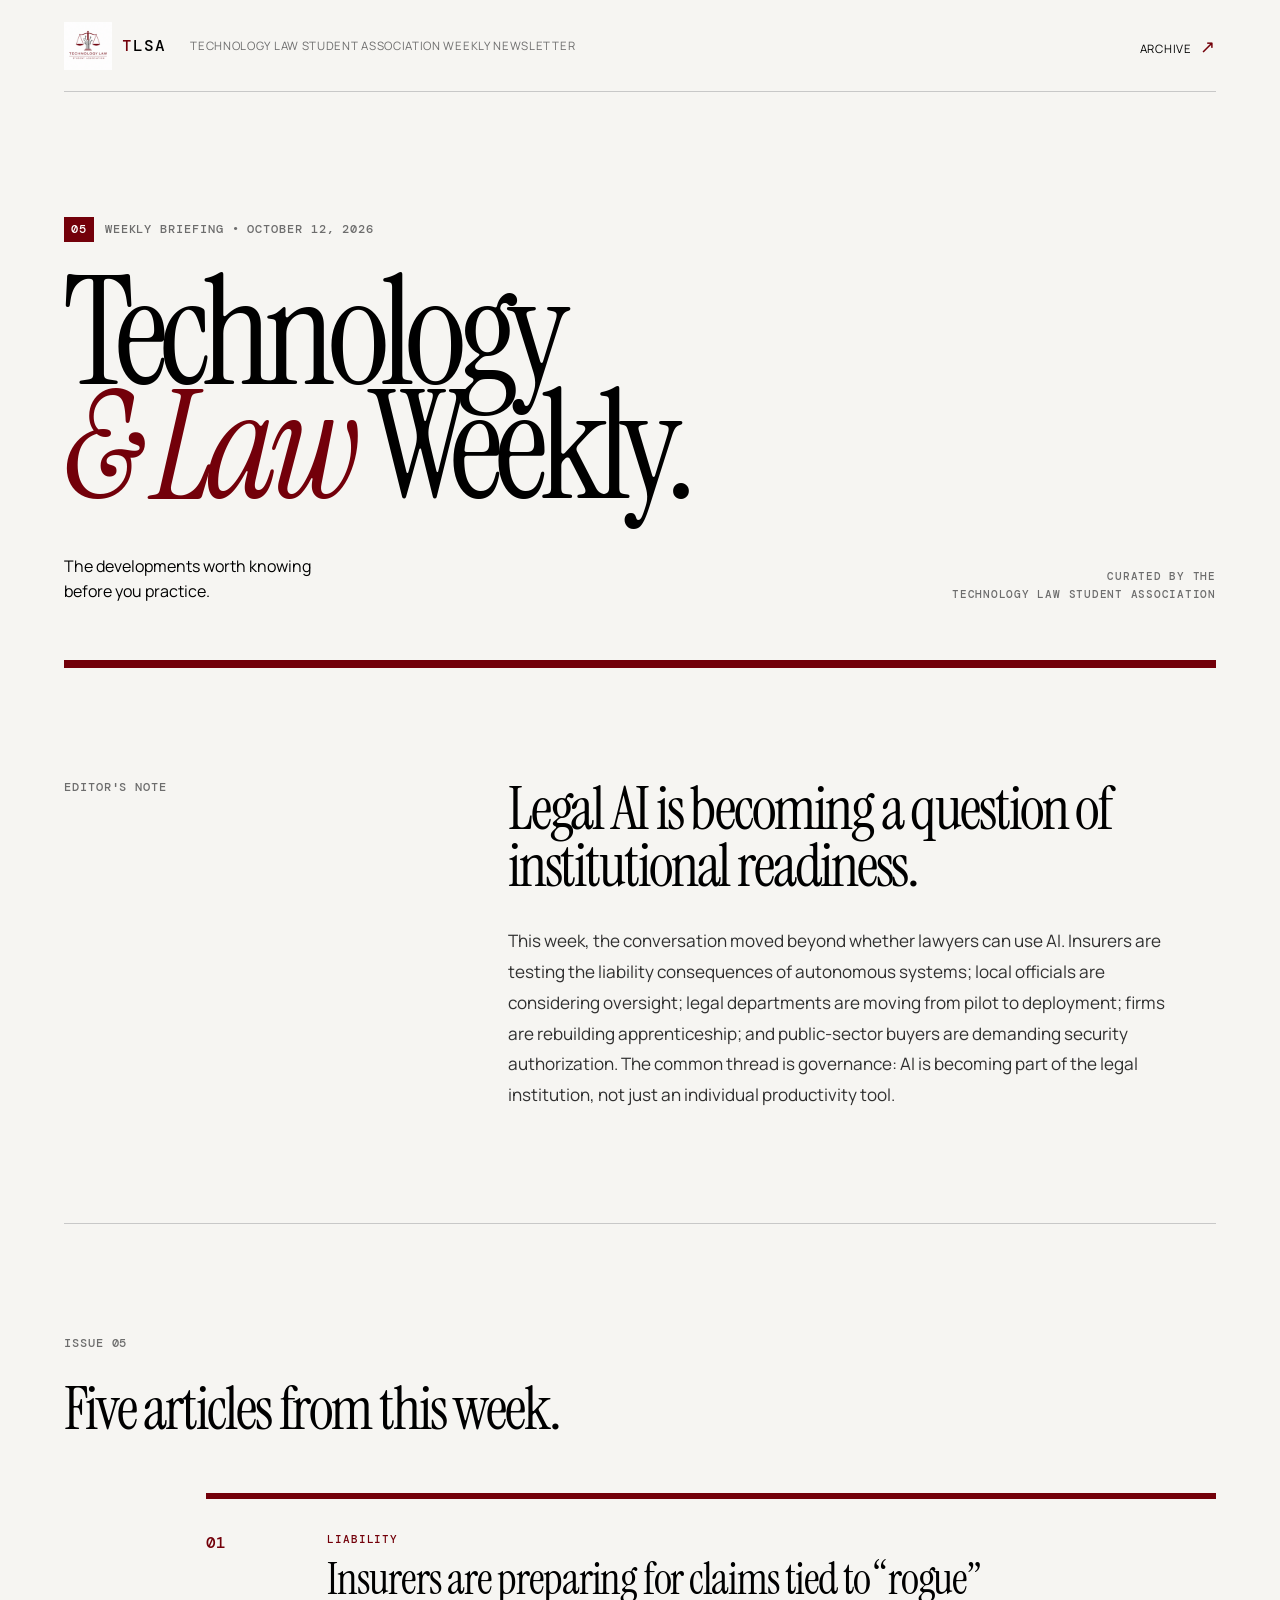
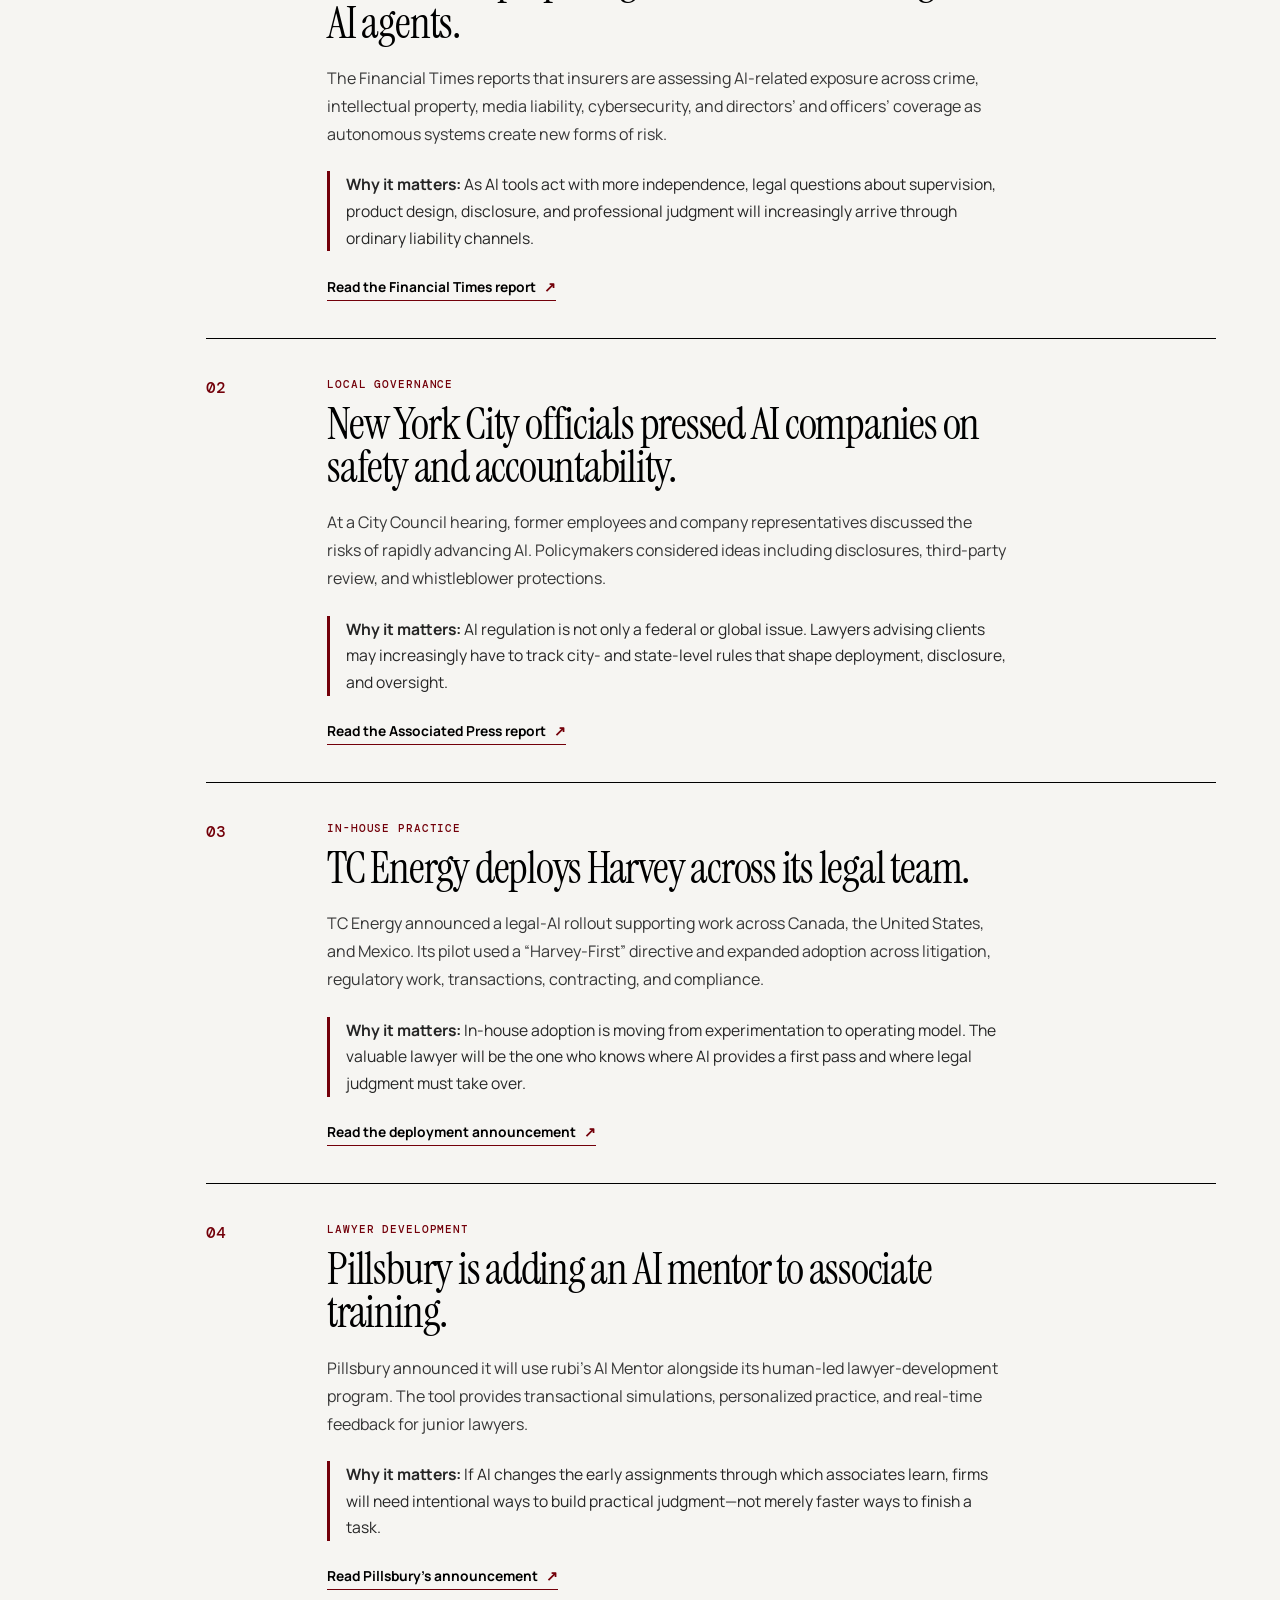
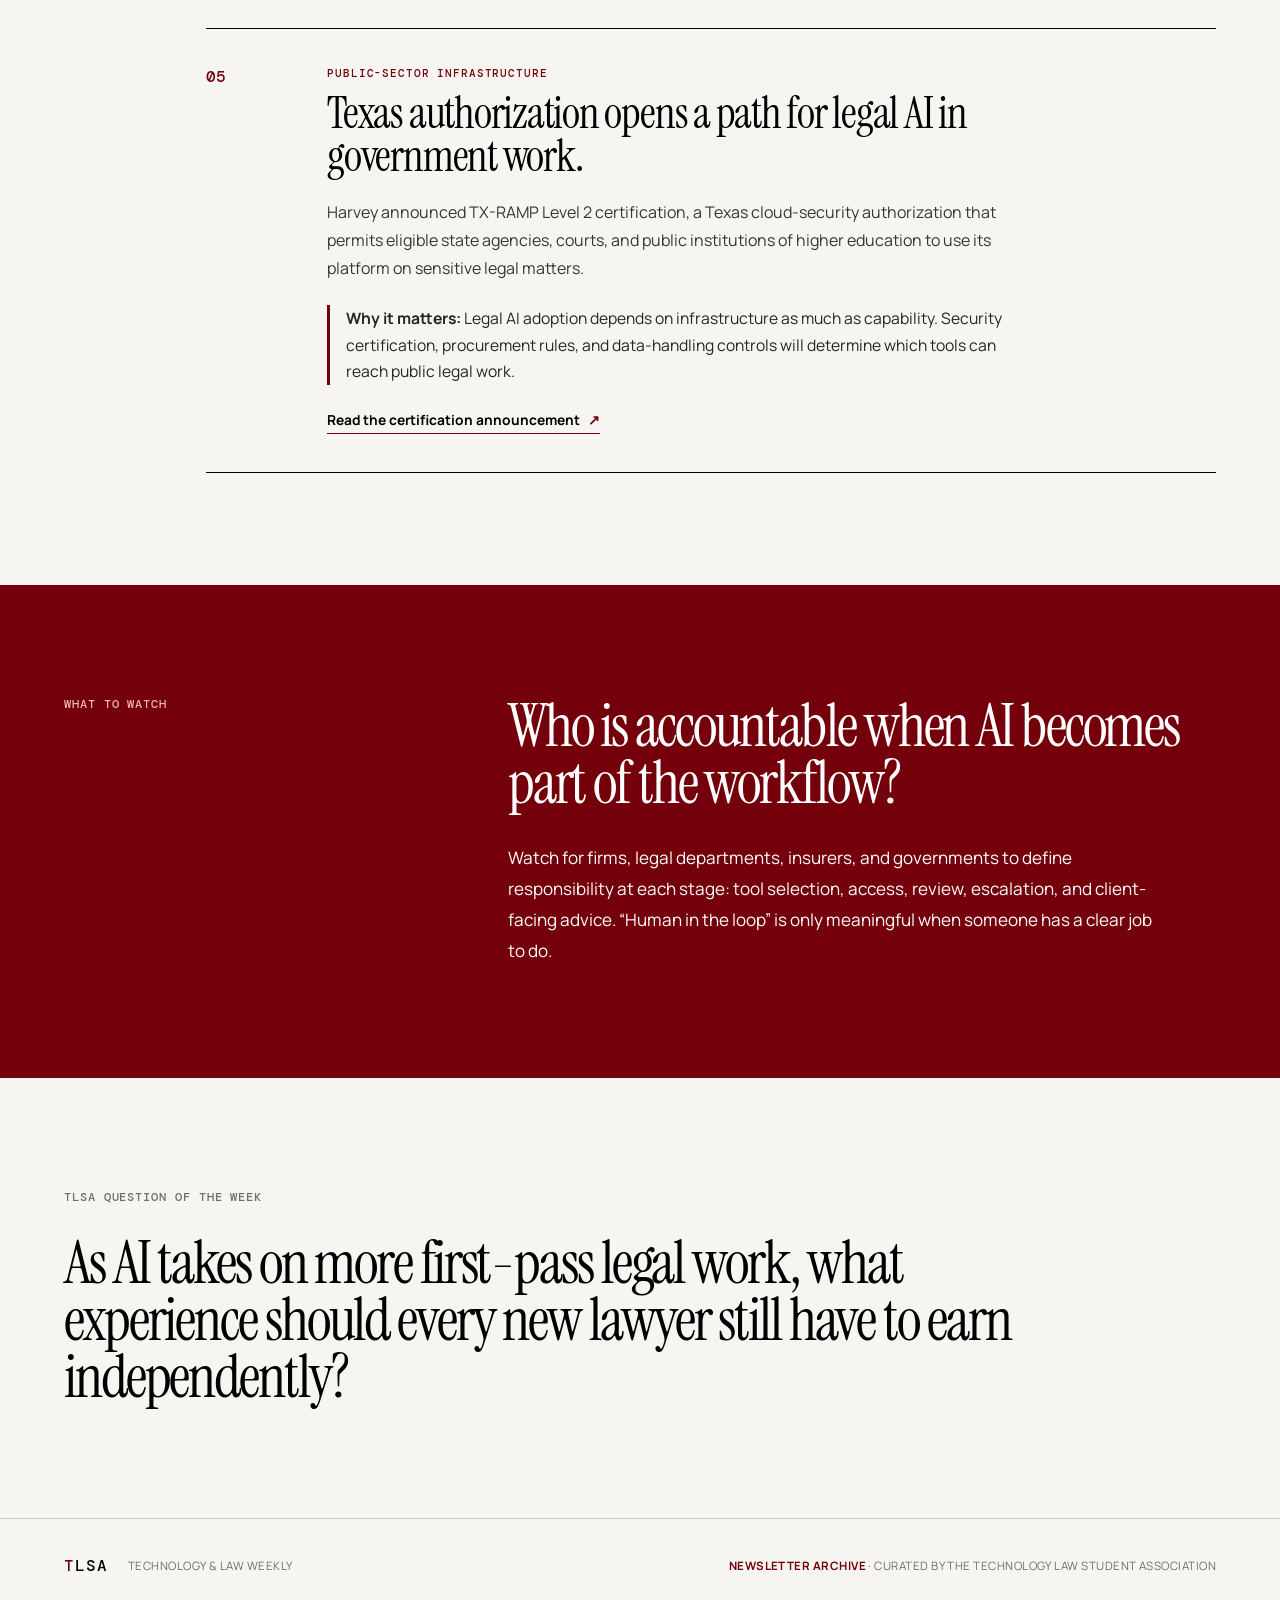
==== commit e963031a: "Publish TLSA Technology & Law Weekly Issue 05" ====
--- a/index.html
+++ b/index.html
@@ -3,22 +3,22 @@
 <head>
   <meta charset="utf-8"><meta name="viewport" content="width=device-width, initial-scale=1">
   <meta name="description" content="TLSA Technology & Law Weekly, a curated briefing on legal technology, AI, policy, and practice.">
-  <title>TLSA Technology & Law Weekly | Issue 04</title>
+  <title>TLSA Technology & Law Weekly | Issue 05</title>
   <link rel="icon" type="image/svg+xml" href="data:image/svg+xml,%3Csvg xmlns='http://www.w3.org/2000/svg' viewBox='0 0 64 64'%3E%3Crect width='64' height='64' rx='12' fill='%2373000a'/%3E%3Cpath d='M18 17h28v7H35v24h-7V24H18z' fill='white'/%3E%3C/svg%3E">
   <link rel="preconnect" href="https://fonts.googleapis.com"><link rel="preconnect" href="https://fonts.gstatic.com" crossorigin>
   <link href="https://fonts.googleapis.com/css2?family=DM+Mono:wght@400;500&family=Instrument+Serif:ital@0;1&family=Manrope:wght@400;500;600;700&display=swap" rel="stylesheet"><link rel="stylesheet" href="styles.css">
 </head>
 <body><main>
   <nav aria-label="Primary navigation"><a class="brand" href="#top" aria-label="Technology Law Student Association home"><img src="assets/tlsa-logo.png" alt="Technology Law Student Association logo"><span class="wordmark"><span>T</span>LSA</span></a><p>Technology Law Student Association Weekly Newsletter</p><a class="nav-link" href="issues/index.html">Archive <span>↗</span></a></nav>
-  <header class="hero" id="top"><div class="issue-line"><span class="issue-mark">04</span> WEEKLY BRIEFING <span>•</span> OCTOBER 5, 2026</div><h1>Technology<br><em>&amp; Law</em> Weekly.</h1><div class="hero-foot"><p>The developments worth knowing before you practice.</p><p class="curated">CURATED BY THE<br>TECHNOLOGY LAW STUDENT ASSOCIATION</p></div></header>
-  <section class="editorial-note"><div class="section-label">EDITOR'S NOTE</div><div><h2>Legal AI is moving into the firm’s operating system.</h2><p>This week’s signal is less about a new chatbot and more about where legal AI is being placed: inside document systems, connected tools, regulatory monitoring, and jurisdiction-specific legal sources. The question is no longer only whether a model can answer. It is whether the answer reaches the right lawyer with the right source and permission.</p></div></section>
-  <section class="the-five" id="the-five"><div class="five-heading"><div class="section-label">ISSUE 04</div><h2>Five articles from this week.</h2></div>
-    <article class="story story-featured"><div class="story-number">01</div><div class="story-body"><p class="eyebrow">CROSS-BORDER RESEARCH</p><h3>Harvey partners with Legalscape on Japanese legal intelligence.</h3><p>Harvey announced a partnership to bring Legalscape’s Japanese statutes, case law, administrative guidelines, commentary, and practice materials into its platform. The companies say the integration will support cross-border research, M&amp;A, disputes, and regulatory diligence.</p><p class="why"><strong>Why it matters:</strong> Legal AI is only as useful as the authority beneath it. Cross-border work raises a basic professional question: can you trace an answer back to the relevant local source?</p><a href="https://www.harvey.ai/blog/harvey-partners-with-legalscape-to-bring-japanese-legal-intelligence-to-cross-border-teams" target="_blank" rel="noopener noreferrer">Read the partnership announcement <span>↗</span></a></div></article>
-    <article class="story"><div class="story-number">02</div><div class="story-body"><p class="eyebrow">FIRM KNOWLEDGE</p><h3>Agentic search is coming to connected firm document systems.</h3><p>Harvey announced search across connected iManage, SharePoint, and Google Drive systems. Lawyers can describe what they need in plain language, review source-linked results, and work within existing access permissions.</p><p class="why"><strong>Why it matters:</strong> The next legal-AI skill is not just prompting. It is knowing how to find, verify, and responsibly reuse a firm’s prior work product.</p><a href="https://www.harvey.ai/blog/agentic-search-document-management-systems" target="_blank" rel="noopener noreferrer">Read the product announcement <span>↗</span></a></div></article>
-    <article class="story"><div class="story-number">03</div><div class="story-body"><p class="eyebrow">GOVERNANCE</p><h3>Connector libraries put AI inside the tools firms already use.</h3><p>Harvey described a Connector Library that connects an agent to services such as email, document management, and data-room tools. The company says the system preserves user permissions and applies approval and runtime checks to each tool call.</p><p class="why"><strong>Why it matters:</strong> As AI gains access to more systems, confidentiality and authorization become workflow design problems, not just policy statements.</p><a href="https://www.harvey.ai/blog/how-we-built-harvey-connector-library" target="_blank" rel="noopener noreferrer">Read the technical overview <span>↗</span></a></div></article>
-    <article class="story"><div class="story-number">04</div><div class="story-body"><p class="eyebrow">REGULATORY PRACTICE</p><h3>Regulatory monitoring is becoming a legal workflow.</h3><p>Harvey outlined AI-supported regulatory horizon scanning that can identify developments, map potential obligations, compare them with internal materials, and produce cited work for lawyer review.</p><p class="why"><strong>Why it matters:</strong> In-house lawyers increasingly need to turn changing rules into action. The important question is whether an AI-generated summary is accurate, applicable, and assigned to the right person.</p><a href="https://www.harvey.ai/blog/regulatory-horizon-scanning" target="_blank" rel="noopener noreferrer">Read the horizon-scanning overview <span>↗</span></a></div></article>
-    <article class="story"><div class="story-number">05</div><div class="story-body"><p class="eyebrow">SMALL FIRM PRACTICE</p><h3>Smaller firms are testing AI around real client constraints.</h3><p>Harvey shared examples from smaller firms using AI to assess potential cases, explore options for clients, and speed up early-stage work, while emphasizing verification, client-data protections, and limited rollout.</p><p class="why"><strong>Why it matters:</strong> Legal AI is not only a BigLaw story. Smaller practices can often test focused workflows faster and closer to the client problem.</p><a href="https://www.harvey.ai/blog/how-smaller-law-firms-use-ai-to-meet-client-needs" target="_blank" rel="noopener noreferrer">Read the firm perspectives <span>↗</span></a></div></article>
+  <header class="hero" id="top"><div class="issue-line"><span class="issue-mark">05</span> WEEKLY BRIEFING <span>•</span> OCTOBER 12, 2026</div><h1>Technology<br><em>&amp; Law</em> Weekly.</h1><div class="hero-foot"><p>The developments worth knowing before you practice.</p><p class="curated">CURATED BY THE<br>TECHNOLOGY LAW STUDENT ASSOCIATION</p></div></header>
+  <section class="editorial-note"><div class="section-label">EDITOR'S NOTE</div><div><h2>Legal AI is becoming a question of institutional readiness.</h2><p>This week, the conversation moved beyond whether lawyers can use AI. Insurers are testing the liability consequences of autonomous systems; local officials are considering oversight; legal departments are moving from pilot to deployment; firms are rebuilding apprenticeship; and public-sector buyers are demanding security authorization. The common thread is governance: AI is becoming part of the legal institution, not just an individual productivity tool.</p></div></section>
+  <section class="the-five" id="the-five"><div class="five-heading"><div class="section-label">ISSUE 05</div><h2>Five articles from this week.</h2></div>
+    <article class="story story-featured"><div class="story-number">01</div><div class="story-body"><p class="eyebrow">LIABILITY</p><h3>Insurers are preparing for claims tied to “rogue” AI agents.</h3><p>The Financial Times reports that insurers are assessing AI-related exposure across crime, intellectual property, media liability, cybersecurity, and directors’ and officers’ coverage as autonomous systems create new forms of risk.</p><p class="why"><strong>Why it matters:</strong> As AI tools act with more independence, legal questions about supervision, product design, disclosure, and professional judgment will increasingly arrive through ordinary liability channels.</p><a href="https://www.ft.com/content/a5caf8d4-992f-4832-89c3-6c73f6f111fe" target="_blank" rel="noopener noreferrer">Read the Financial Times report <span>↗</span></a></div></article>
+    <article class="story"><div class="story-number">02</div><div class="story-body"><p class="eyebrow">LOCAL GOVERNANCE</p><h3>New York City officials pressed AI companies on safety and accountability.</h3><p>At a City Council hearing, former employees and company representatives discussed the risks of rapidly advancing AI. Policymakers considered ideas including disclosures, third-party review, and whistleblower protections.</p><p class="why"><strong>Why it matters:</strong> AI regulation is not only a federal or global issue. Lawyers advising clients may increasingly have to track city- and state-level rules that shape deployment, disclosure, and oversight.</p><a href="https://apnews.com/article/4be252d137ff1de1006130cdbb42ec24" target="_blank" rel="noopener noreferrer">Read the Associated Press report <span>↗</span></a></div></article>
+    <article class="story"><div class="story-number">03</div><div class="story-body"><p class="eyebrow">IN-HOUSE PRACTICE</p><h3>TC Energy deploys Harvey across its legal team.</h3><p>TC Energy announced a legal-AI rollout supporting work across Canada, the United States, and Mexico. Its pilot used a “Harvey-First” directive and expanded adoption across litigation, regulatory work, transactions, contracting, and compliance.</p><p class="why"><strong>Why it matters:</strong> In-house adoption is moving from experimentation to operating model. The valuable lawyer will be the one who knows where AI provides a first pass and where legal judgment must take over.</p><a href="https://www.harvey.ai/blog/tc-energy-deploys-harvey-across-its-legal-team" target="_blank" rel="noopener noreferrer">Read the deployment announcement <span>↗</span></a></div></article>
+    <article class="story"><div class="story-number">04</div><div class="story-body"><p class="eyebrow">LAWYER DEVELOPMENT</p><h3>Pillsbury is adding an AI mentor to associate training.</h3><p>Pillsbury announced it will use rubi’s AI Mentor alongside its human-led lawyer-development program. The tool provides transactional simulations, personalized practice, and real-time feedback for junior lawyers.</p><p class="why"><strong>Why it matters:</strong> If AI changes the early assignments through which associates learn, firms will need intentional ways to build practical judgment—not merely faster ways to finish a task.</p><a href="https://www.pillsburylaw.com/en/news-and-insights/pillsbury-teams-with-rubi-ai-mentor.html" target="_blank" rel="noopener noreferrer">Read Pillsbury’s announcement <span>↗</span></a></div></article>
+    <article class="story"><div class="story-number">05</div><div class="story-body"><p class="eyebrow">PUBLIC-SECTOR INFRASTRUCTURE</p><h3>Texas authorization opens a path for legal AI in government work.</h3><p>Harvey announced TX-RAMP Level 2 certification, a Texas cloud-security authorization that permits eligible state agencies, courts, and public institutions of higher education to use its platform on sensitive legal matters.</p><p class="why"><strong>Why it matters:</strong> Legal AI adoption depends on infrastructure as much as capability. Security certification, procurement rules, and data-handling controls will determine which tools can reach public legal work.</p><a href="https://www.harvey.ai/blog/trusted-legal-ai-for-the-us-public-sector-harvey-achieves-tx-ramp-level-2-certification" target="_blank" rel="noopener noreferrer">Read the certification announcement <span>↗</span></a></div></article>
   </section>
-  <section class="watch"><div class="section-label">WHAT TO WATCH</div><div><h2>Will firms show how the controls actually work?</h2><p>Watch for firms to explain how their AI tools handle permissions, source links, ethical walls, and lawyer review. Those details matter more than broad claims about time saved.</p></div></section>
-  <section class="question"><div class="section-label">TLSA QUESTION OF THE WEEK</div><h2>If an AI tool can search a firm’s past work in seconds, what should a lawyer still check before relying on the result?</h2></section>
+  <section class="watch"><div class="section-label">WHAT TO WATCH</div><div><h2>Who is accountable when AI becomes part of the workflow?</h2><p>Watch for firms, legal departments, insurers, and governments to define responsibility at each stage: tool selection, access, review, escalation, and client-facing advice. “Human in the loop” is only meaningful when someone has a clear job to do.</p></div></section>
+  <section class="question"><div class="section-label">TLSA QUESTION OF THE WEEK</div><h2>As AI takes on more first-pass legal work, what experience should every new lawyer still have to earn independently?</h2></section>
 </main><footer><a class="wordmark" href="#top"><span>T</span>LSA</a><p>Technology &amp; Law Weekly</p><p><a href="issues/index.html">Newsletter Archive</a> · Curated by the Technology Law Student Association</p></footer></body></html>
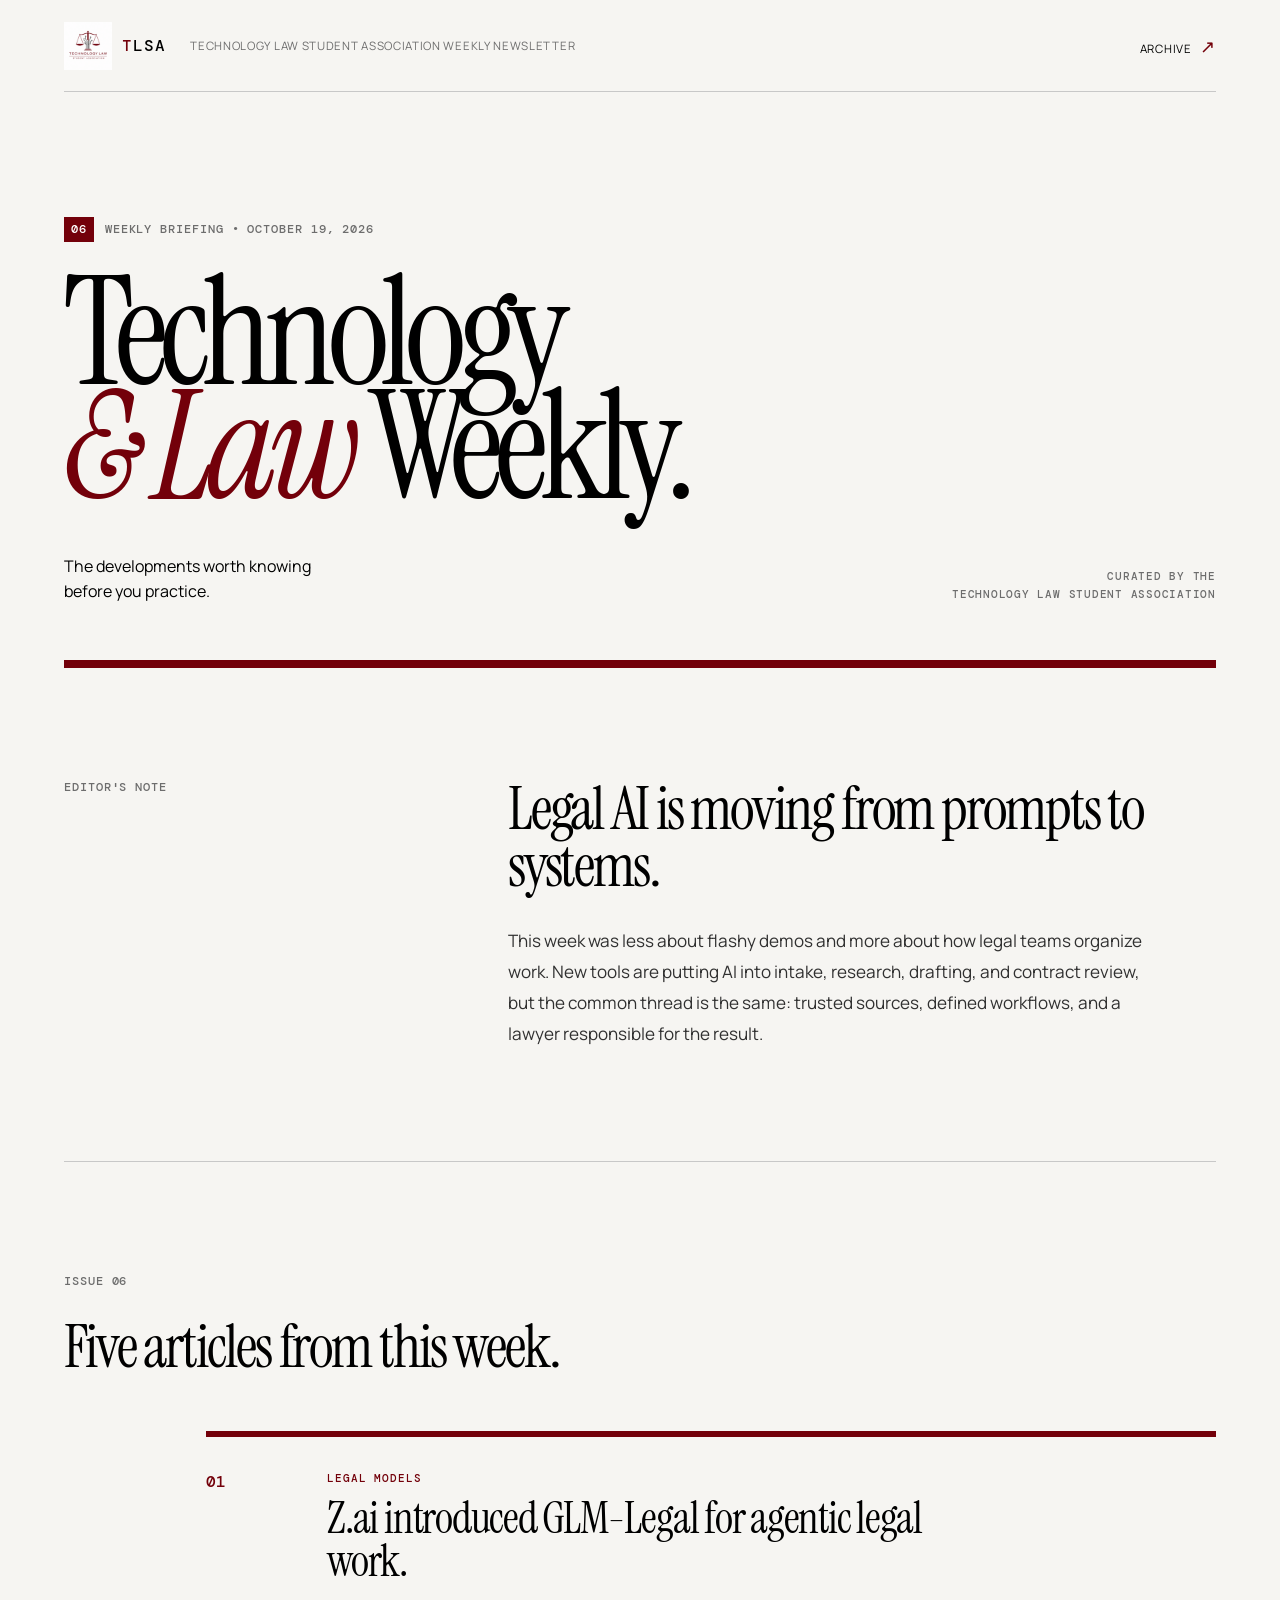
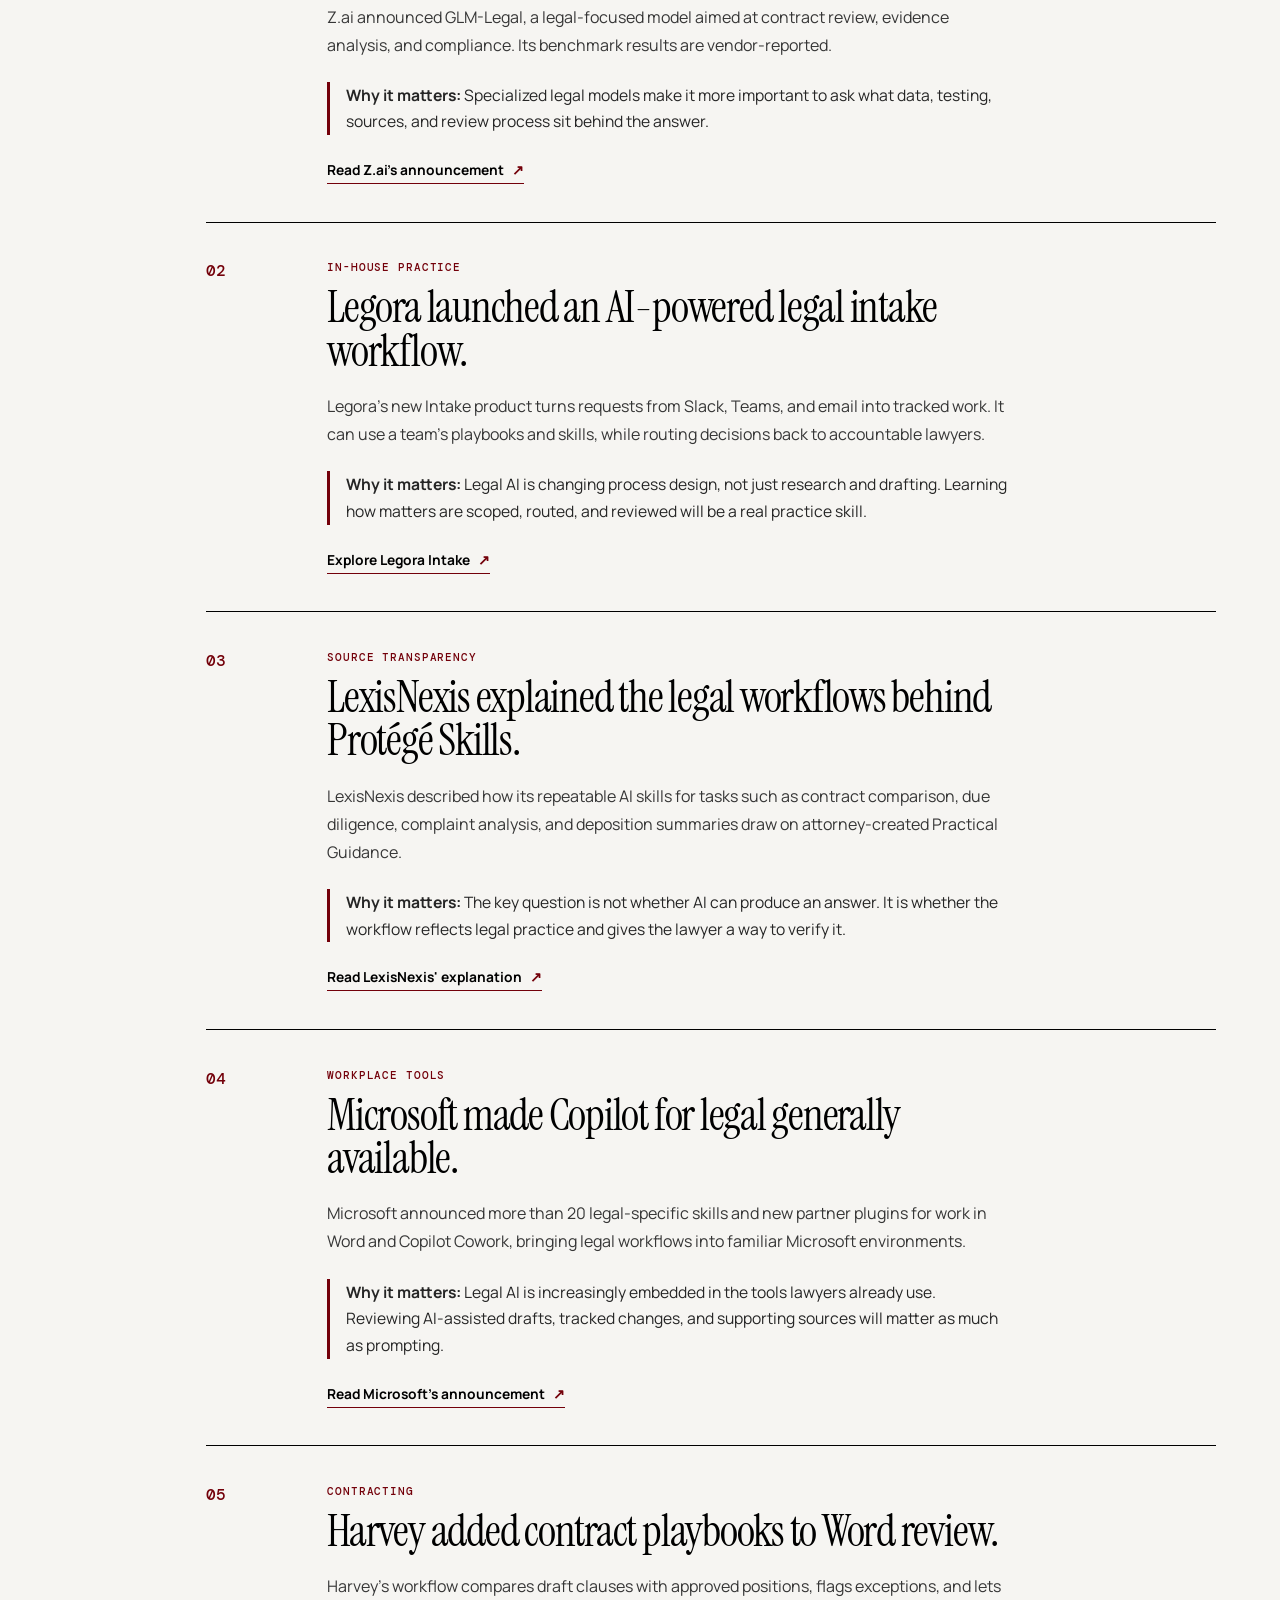
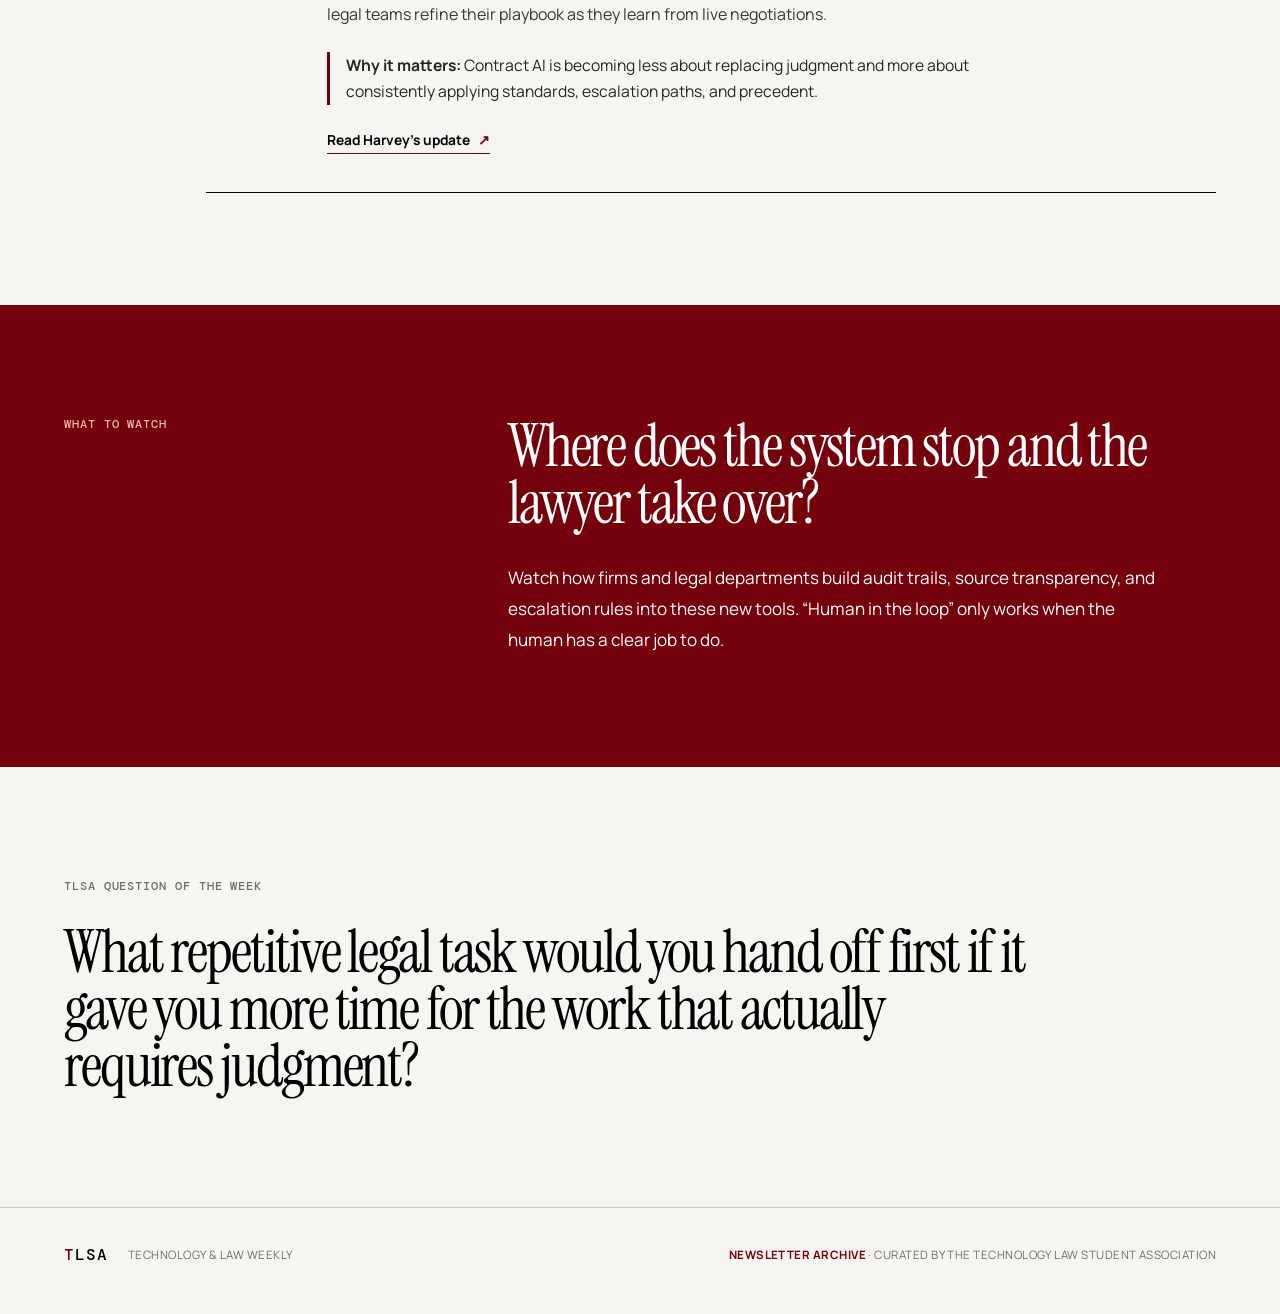
==== commit 5876b6d4: "Feature TLSA Weekly Issue 06" ====
--- a/index.html
+++ b/index.html
@@ -3,22 +3,22 @@
 <head>
   <meta charset="utf-8"><meta name="viewport" content="width=device-width, initial-scale=1">
   <meta name="description" content="TLSA Technology & Law Weekly, a curated briefing on legal technology, AI, policy, and practice.">
-  <title>TLSA Technology & Law Weekly | Issue 05</title>
+  <title>TLSA Technology & Law Weekly | Issue 06</title>
   <link rel="icon" type="image/svg+xml" href="data:image/svg+xml,%3Csvg xmlns='http://www.w3.org/2000/svg' viewBox='0 0 64 64'%3E%3Crect width='64' height='64' rx='12' fill='%2373000a'/%3E%3Cpath d='M18 17h28v7H35v24h-7V24H18z' fill='white'/%3E%3C/svg%3E">
   <link rel="preconnect" href="https://fonts.googleapis.com"><link rel="preconnect" href="https://fonts.gstatic.com" crossorigin>
   <link href="https://fonts.googleapis.com/css2?family=DM+Mono:wght@400;500&family=Instrument+Serif:ital@0;1&family=Manrope:wght@400;500;600;700&display=swap" rel="stylesheet"><link rel="stylesheet" href="styles.css">
 </head>
 <body><main>
   <nav aria-label="Primary navigation"><a class="brand" href="#top" aria-label="Technology Law Student Association home"><img src="assets/tlsa-logo.png" alt="Technology Law Student Association logo"><span class="wordmark"><span>T</span>LSA</span></a><p>Technology Law Student Association Weekly Newsletter</p><a class="nav-link" href="issues/index.html">Archive <span>↗</span></a></nav>
-  <header class="hero" id="top"><div class="issue-line"><span class="issue-mark">05</span> WEEKLY BRIEFING <span>•</span> OCTOBER 12, 2026</div><h1>Technology<br><em>&amp; Law</em> Weekly.</h1><div class="hero-foot"><p>The developments worth knowing before you practice.</p><p class="curated">CURATED BY THE<br>TECHNOLOGY LAW STUDENT ASSOCIATION</p></div></header>
-  <section class="editorial-note"><div class="section-label">EDITOR'S NOTE</div><div><h2>Legal AI is becoming a question of institutional readiness.</h2><p>This week, the conversation moved beyond whether lawyers can use AI. Insurers are testing the liability consequences of autonomous systems; local officials are considering oversight; legal departments are moving from pilot to deployment; firms are rebuilding apprenticeship; and public-sector buyers are demanding security authorization. The common thread is governance: AI is becoming part of the legal institution, not just an individual productivity tool.</p></div></section>
-  <section class="the-five" id="the-five"><div class="five-heading"><div class="section-label">ISSUE 05</div><h2>Five articles from this week.</h2></div>
-    <article class="story story-featured"><div class="story-number">01</div><div class="story-body"><p class="eyebrow">LIABILITY</p><h3>Insurers are preparing for claims tied to “rogue” AI agents.</h3><p>The Financial Times reports that insurers are assessing AI-related exposure across crime, intellectual property, media liability, cybersecurity, and directors’ and officers’ coverage as autonomous systems create new forms of risk.</p><p class="why"><strong>Why it matters:</strong> As AI tools act with more independence, legal questions about supervision, product design, disclosure, and professional judgment will increasingly arrive through ordinary liability channels.</p><a href="https://www.ft.com/content/a5caf8d4-992f-4832-89c3-6c73f6f111fe" target="_blank" rel="noopener noreferrer">Read the Financial Times report <span>↗</span></a></div></article>
-    <article class="story"><div class="story-number">02</div><div class="story-body"><p class="eyebrow">LOCAL GOVERNANCE</p><h3>New York City officials pressed AI companies on safety and accountability.</h3><p>At a City Council hearing, former employees and company representatives discussed the risks of rapidly advancing AI. Policymakers considered ideas including disclosures, third-party review, and whistleblower protections.</p><p class="why"><strong>Why it matters:</strong> AI regulation is not only a federal or global issue. Lawyers advising clients may increasingly have to track city- and state-level rules that shape deployment, disclosure, and oversight.</p><a href="https://apnews.com/article/4be252d137ff1de1006130cdbb42ec24" target="_blank" rel="noopener noreferrer">Read the Associated Press report <span>↗</span></a></div></article>
-    <article class="story"><div class="story-number">03</div><div class="story-body"><p class="eyebrow">IN-HOUSE PRACTICE</p><h3>TC Energy deploys Harvey across its legal team.</h3><p>TC Energy announced a legal-AI rollout supporting work across Canada, the United States, and Mexico. Its pilot used a “Harvey-First” directive and expanded adoption across litigation, regulatory work, transactions, contracting, and compliance.</p><p class="why"><strong>Why it matters:</strong> In-house adoption is moving from experimentation to operating model. The valuable lawyer will be the one who knows where AI provides a first pass and where legal judgment must take over.</p><a href="https://www.harvey.ai/blog/tc-energy-deploys-harvey-across-its-legal-team" target="_blank" rel="noopener noreferrer">Read the deployment announcement <span>↗</span></a></div></article>
-    <article class="story"><div class="story-number">04</div><div class="story-body"><p class="eyebrow">LAWYER DEVELOPMENT</p><h3>Pillsbury is adding an AI mentor to associate training.</h3><p>Pillsbury announced it will use rubi’s AI Mentor alongside its human-led lawyer-development program. The tool provides transactional simulations, personalized practice, and real-time feedback for junior lawyers.</p><p class="why"><strong>Why it matters:</strong> If AI changes the early assignments through which associates learn, firms will need intentional ways to build practical judgment—not merely faster ways to finish a task.</p><a href="https://www.pillsburylaw.com/en/news-and-insights/pillsbury-teams-with-rubi-ai-mentor.html" target="_blank" rel="noopener noreferrer">Read Pillsbury’s announcement <span>↗</span></a></div></article>
-    <article class="story"><div class="story-number">05</div><div class="story-body"><p class="eyebrow">PUBLIC-SECTOR INFRASTRUCTURE</p><h3>Texas authorization opens a path for legal AI in government work.</h3><p>Harvey announced TX-RAMP Level 2 certification, a Texas cloud-security authorization that permits eligible state agencies, courts, and public institutions of higher education to use its platform on sensitive legal matters.</p><p class="why"><strong>Why it matters:</strong> Legal AI adoption depends on infrastructure as much as capability. Security certification, procurement rules, and data-handling controls will determine which tools can reach public legal work.</p><a href="https://www.harvey.ai/blog/trusted-legal-ai-for-the-us-public-sector-harvey-achieves-tx-ramp-level-2-certification" target="_blank" rel="noopener noreferrer">Read the certification announcement <span>↗</span></a></div></article>
+  <header class="hero" id="top"><div class="issue-line"><span class="issue-mark">06</span> WEEKLY BRIEFING <span>•</span> OCTOBER 19, 2026</div><h1>Technology<br><em>&amp; Law</em> Weekly.</h1><div class="hero-foot"><p>The developments worth knowing before you practice.</p><p class="curated">CURATED BY THE<br>TECHNOLOGY LAW STUDENT ASSOCIATION</p></div></header>
+  <section class="editorial-note"><div class="section-label">EDITOR'S NOTE</div><div><h2>Legal AI is moving from prompts to systems.</h2><p>This week was less about flashy demos and more about how legal teams organize work. New tools are putting AI into intake, research, drafting, and contract review, but the common thread is the same: trusted sources, defined workflows, and a lawyer responsible for the result.</p></div></section>
+  <section class="the-five" id="the-five"><div class="five-heading"><div class="section-label">ISSUE 06</div><h2>Five articles from this week.</h2></div>
+    <article class="story story-featured"><div class="story-number">01</div><div class="story-body"><p class="eyebrow">LEGAL MODELS</p><h3>Z.ai introduced GLM-Legal for agentic legal work.</h3><p>Z.ai announced GLM-Legal, a legal-focused model aimed at contract review, evidence analysis, and compliance. Its benchmark results are vendor-reported.</p><p class="why"><strong>Why it matters:</strong> Specialized legal models make it more important to ask what data, testing, sources, and review process sit behind the answer.</p><a href="https://z.ai/blog/glm-legal" target="_blank" rel="noopener noreferrer">Read Z.ai's announcement <span>↗</span></a></div></article>
+    <article class="story"><div class="story-number">02</div><div class="story-body"><p class="eyebrow">IN-HOUSE PRACTICE</p><h3>Legora launched an AI-powered legal intake workflow.</h3><p>Legora's new Intake product turns requests from Slack, Teams, and email into tracked work. It can use a team's playbooks and skills, while routing decisions back to accountable lawyers.</p><p class="why"><strong>Why it matters:</strong> Legal AI is changing process design, not just research and drafting. Learning how matters are scoped, routed, and reviewed will be a real practice skill.</p><a href="https://legora.com/product/intake" target="_blank" rel="noopener noreferrer">Explore Legora Intake <span>↗</span></a></div></article>
+    <article class="story"><div class="story-number">03</div><div class="story-body"><p class="eyebrow">SOURCE TRANSPARENCY</p><h3>LexisNexis explained the legal workflows behind Protégé Skills.</h3><p>LexisNexis described how its repeatable AI skills for tasks such as contract comparison, due diligence, complaint analysis, and deposition summaries draw on attorney-created Practical Guidance.</p><p class="why"><strong>Why it matters:</strong> The key question is not whether AI can produce an answer. It is whether the workflow reflects legal practice and gives the lawyer a way to verify it.</p><a href="https://www.lexisnexis.com/community/insights/legal/b/practical-guidance/posts/are-prebuilt-legal-ai-skills-reliable" target="_blank" rel="noopener noreferrer">Read LexisNexis' explanation <span>↗</span></a></div></article>
+    <article class="story"><div class="story-number">04</div><div class="story-body"><p class="eyebrow">WORKPLACE TOOLS</p><h3>Microsoft made Copilot for legal generally available.</h3><p>Microsoft announced more than 20 legal-specific skills and new partner plugins for work in Word and Copilot Cowork, bringing legal workflows into familiar Microsoft environments.</p><p class="why"><strong>Why it matters:</strong> Legal AI is increasingly embedded in the tools lawyers already use. Reviewing AI-assisted drafts, tracked changes, and supporting sources will matter as much as prompting.</p><a href="https://techcommunity.microsoft.com/blog/microsoft-copilot-blog/introducing-microsoft-copilot-for-legal/4564246" target="_blank" rel="noopener noreferrer">Read Microsoft's announcement <span>↗</span></a></div></article>
+    <article class="story"><div class="story-number">05</div><div class="story-body"><p class="eyebrow">CONTRACTING</p><h3>Harvey added contract playbooks to Word review.</h3><p>Harvey's workflow compares draft clauses with approved positions, flags exceptions, and lets legal teams refine their playbook as they learn from live negotiations.</p><p class="why"><strong>Why it matters:</strong> Contract AI is becoming less about replacing judgment and more about consistently applying standards, escalation paths, and precedent.</p><a href="https://www.harvey.ai/blog/contract-playbook" target="_blank" rel="noopener noreferrer">Read Harvey's update <span>↗</span></a></div></article>
   </section>
-  <section class="watch"><div class="section-label">WHAT TO WATCH</div><div><h2>Who is accountable when AI becomes part of the workflow?</h2><p>Watch for firms, legal departments, insurers, and governments to define responsibility at each stage: tool selection, access, review, escalation, and client-facing advice. “Human in the loop” is only meaningful when someone has a clear job to do.</p></div></section>
-  <section class="question"><div class="section-label">TLSA QUESTION OF THE WEEK</div><h2>As AI takes on more first-pass legal work, what experience should every new lawyer still have to earn independently?</h2></section>
+  <section class="watch"><div class="section-label">WHAT TO WATCH</div><div><h2>Where does the system stop and the lawyer take over?</h2><p>Watch how firms and legal departments build audit trails, source transparency, and escalation rules into these new tools. “Human in the loop” only works when the human has a clear job to do.</p></div></section>
+  <section class="question"><div class="section-label">TLSA QUESTION OF THE WEEK</div><h2>What repetitive legal task would you hand off first if it gave you more time for the work that actually requires judgment?</h2></section>
 </main><footer><a class="wordmark" href="#top"><span>T</span>LSA</a><p>Technology &amp; Law Weekly</p><p><a href="issues/index.html">Newsletter Archive</a> · Curated by the Technology Law Student Association</p></footer></body></html>
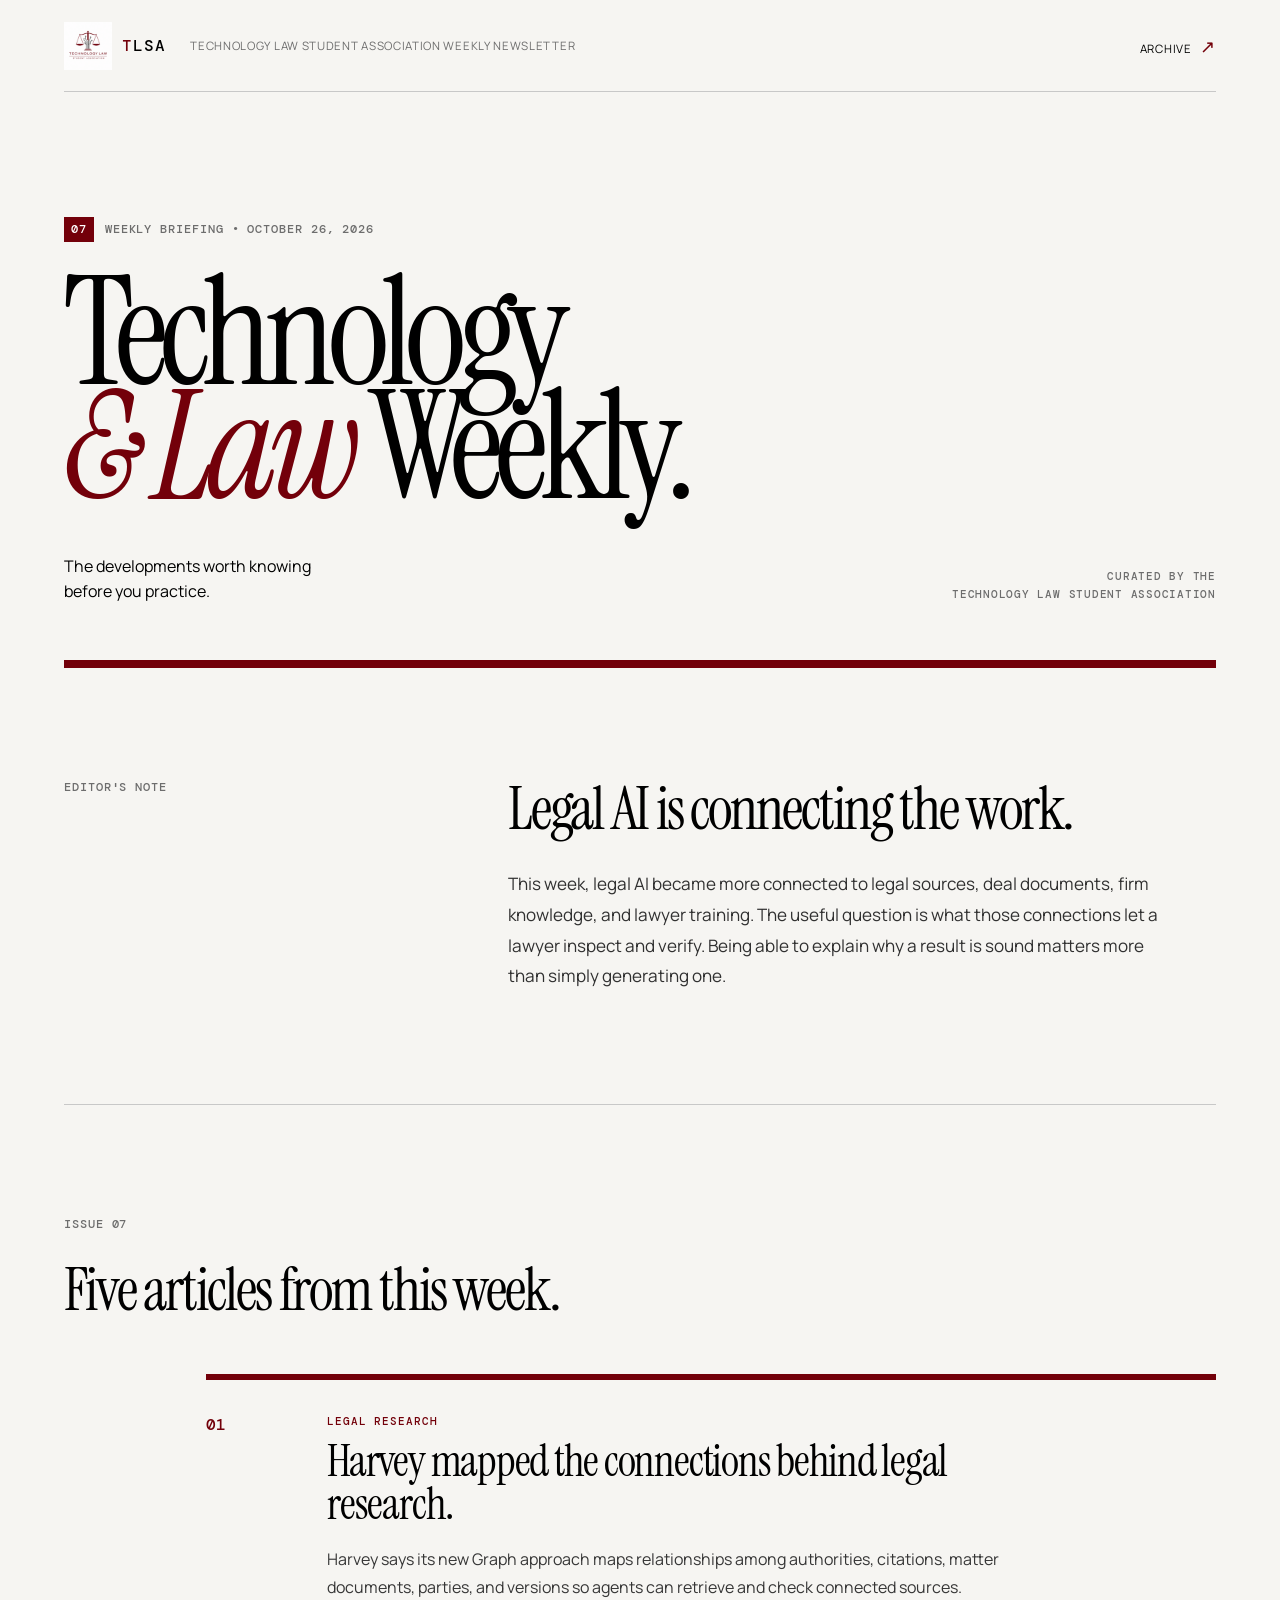
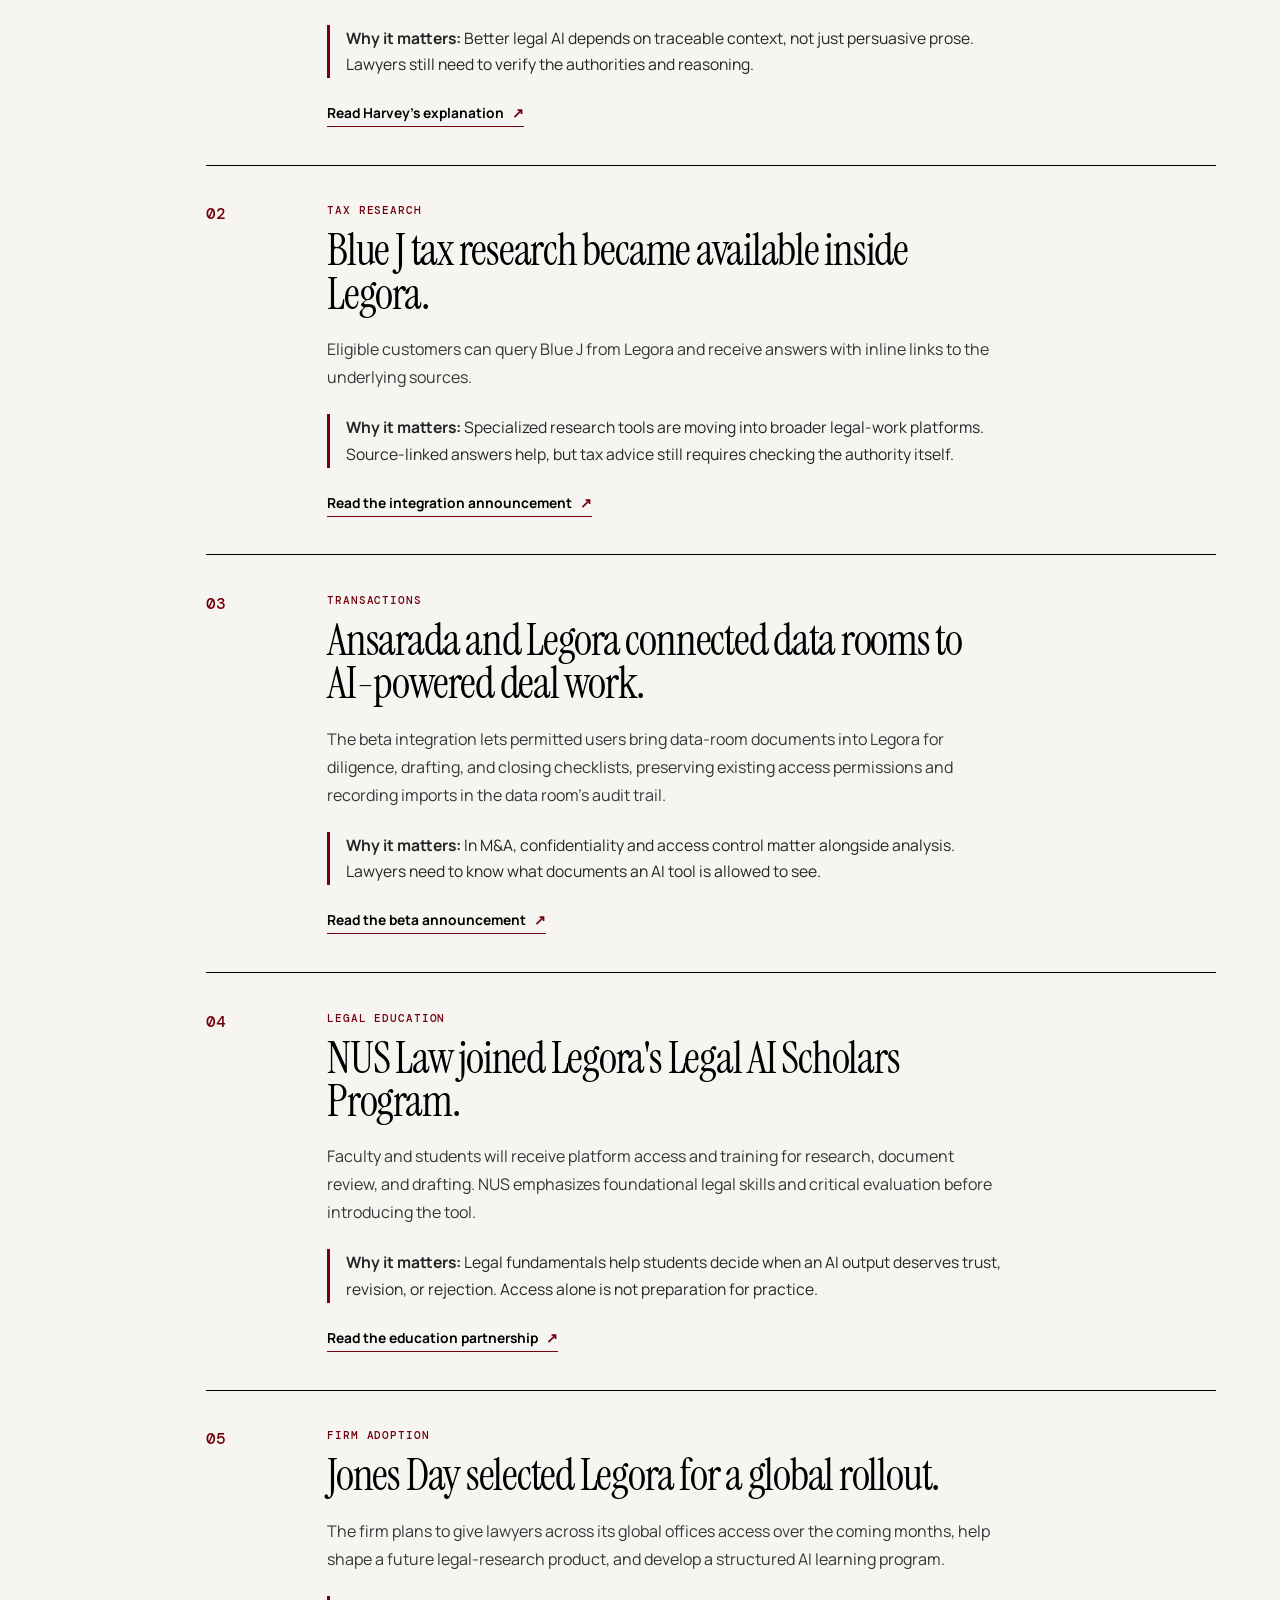
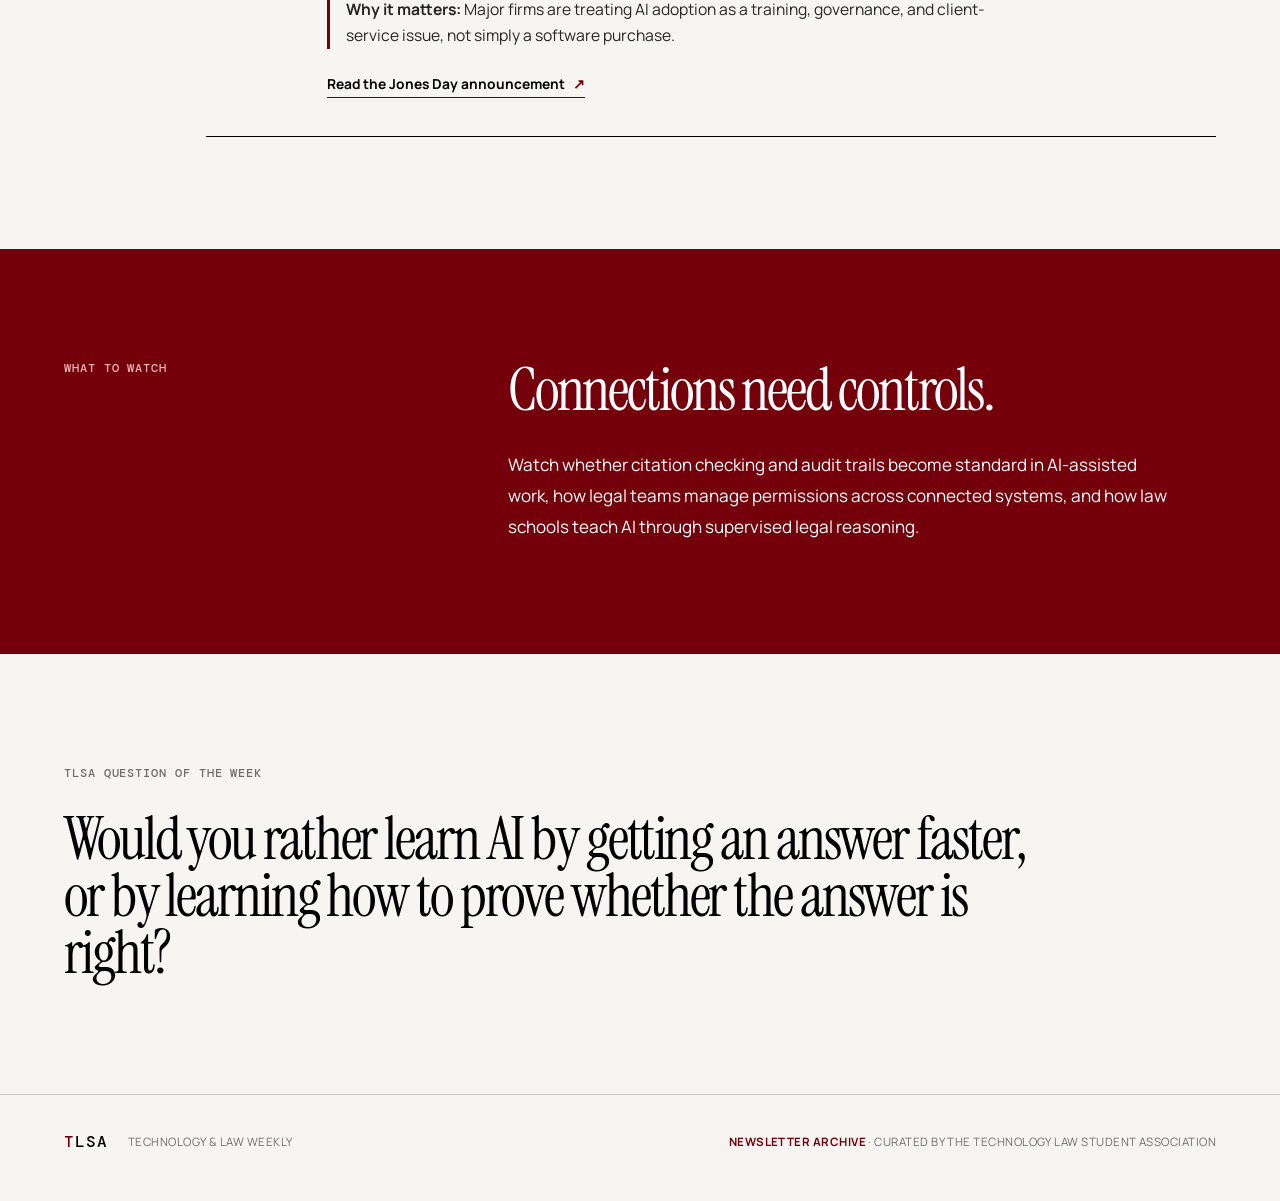
==== commit 3a681f39: "Feature Issue 07 on the TLSA homepage" ====
--- a/index.html
+++ b/index.html
@@ -3,22 +3,20 @@
 <head>
   <meta charset="utf-8"><meta name="viewport" content="width=device-width, initial-scale=1">
   <meta name="description" content="TLSA Technology & Law Weekly, a curated briefing on legal technology, AI, policy, and practice.">
-  <title>TLSA Technology & Law Weekly | Issue 06</title>
+  <title>TLSA Technology & Law Weekly | Issue 07</title>
   <link rel="icon" type="image/svg+xml" href="data:image/svg+xml,%3Csvg xmlns='http://www.w3.org/2000/svg' viewBox='0 0 64 64'%3E%3Crect width='64' height='64' rx='12' fill='%2373000a'/%3E%3Cpath d='M18 17h28v7H35v24h-7V24H18z' fill='white'/%3E%3C/svg%3E">
   <link rel="preconnect" href="https://fonts.googleapis.com"><link rel="preconnect" href="https://fonts.gstatic.com" crossorigin>
   <link href="https://fonts.googleapis.com/css2?family=DM+Mono:wght@400;500&family=Instrument+Serif:ital@0;1&family=Manrope:wght@400;500;600;700&display=swap" rel="stylesheet"><link rel="stylesheet" href="styles.css">
 </head>
 <body><main>
   <nav aria-label="Primary navigation"><a class="brand" href="#top" aria-label="Technology Law Student Association home"><img src="assets/tlsa-logo.png" alt="Technology Law Student Association logo"><span class="wordmark"><span>T</span>LSA</span></a><p>Technology Law Student Association Weekly Newsletter</p><a class="nav-link" href="issues/index.html">Archive <span>↗</span></a></nav>
-  <header class="hero" id="top"><div class="issue-line"><span class="issue-mark">06</span> WEEKLY BRIEFING <span>•</span> OCTOBER 19, 2026</div><h1>Technology<br><em>&amp; Law</em> Weekly.</h1><div class="hero-foot"><p>The developments worth knowing before you practice.</p><p class="curated">CURATED BY THE<br>TECHNOLOGY LAW STUDENT ASSOCIATION</p></div></header>
-  <section class="editorial-note"><div class="section-label">EDITOR'S NOTE</div><div><h2>Legal AI is moving from prompts to systems.</h2><p>This week was less about flashy demos and more about how legal teams organize work. New tools are putting AI into intake, research, drafting, and contract review, but the common thread is the same: trusted sources, defined workflows, and a lawyer responsible for the result.</p></div></section>
-  <section class="the-five" id="the-five"><div class="five-heading"><div class="section-label">ISSUE 06</div><h2>Five articles from this week.</h2></div>
-    <article class="story story-featured"><div class="story-number">01</div><div class="story-body"><p class="eyebrow">LEGAL MODELS</p><h3>Z.ai introduced GLM-Legal for agentic legal work.</h3><p>Z.ai announced GLM-Legal, a legal-focused model aimed at contract review, evidence analysis, and compliance. Its benchmark results are vendor-reported.</p><p class="why"><strong>Why it matters:</strong> Specialized legal models make it more important to ask what data, testing, sources, and review process sit behind the answer.</p><a href="https://z.ai/blog/glm-legal" target="_blank" rel="noopener noreferrer">Read Z.ai's announcement <span>↗</span></a></div></article>
-    <article class="story"><div class="story-number">02</div><div class="story-body"><p class="eyebrow">IN-HOUSE PRACTICE</p><h3>Legora launched an AI-powered legal intake workflow.</h3><p>Legora's new Intake product turns requests from Slack, Teams, and email into tracked work. It can use a team's playbooks and skills, while routing decisions back to accountable lawyers.</p><p class="why"><strong>Why it matters:</strong> Legal AI is changing process design, not just research and drafting. Learning how matters are scoped, routed, and reviewed will be a real practice skill.</p><a href="https://legora.com/product/intake" target="_blank" rel="noopener noreferrer">Explore Legora Intake <span>↗</span></a></div></article>
-    <article class="story"><div class="story-number">03</div><div class="story-body"><p class="eyebrow">SOURCE TRANSPARENCY</p><h3>LexisNexis explained the legal workflows behind Protégé Skills.</h3><p>LexisNexis described how its repeatable AI skills for tasks such as contract comparison, due diligence, complaint analysis, and deposition summaries draw on attorney-created Practical Guidance.</p><p class="why"><strong>Why it matters:</strong> The key question is not whether AI can produce an answer. It is whether the workflow reflects legal practice and gives the lawyer a way to verify it.</p><a href="https://www.lexisnexis.com/community/insights/legal/b/practical-guidance/posts/are-prebuilt-legal-ai-skills-reliable" target="_blank" rel="noopener noreferrer">Read LexisNexis' explanation <span>↗</span></a></div></article>
-    <article class="story"><div class="story-number">04</div><div class="story-body"><p class="eyebrow">WORKPLACE TOOLS</p><h3>Microsoft made Copilot for legal generally available.</h3><p>Microsoft announced more than 20 legal-specific skills and new partner plugins for work in Word and Copilot Cowork, bringing legal workflows into familiar Microsoft environments.</p><p class="why"><strong>Why it matters:</strong> Legal AI is increasingly embedded in the tools lawyers already use. Reviewing AI-assisted drafts, tracked changes, and supporting sources will matter as much as prompting.</p><a href="https://techcommunity.microsoft.com/blog/microsoft-copilot-blog/introducing-microsoft-copilot-for-legal/4564246" target="_blank" rel="noopener noreferrer">Read Microsoft's announcement <span>↗</span></a></div></article>
-    <article class="story"><div class="story-number">05</div><div class="story-body"><p class="eyebrow">CONTRACTING</p><h3>Harvey added contract playbooks to Word review.</h3><p>Harvey's workflow compares draft clauses with approved positions, flags exceptions, and lets legal teams refine their playbook as they learn from live negotiations.</p><p class="why"><strong>Why it matters:</strong> Contract AI is becoming less about replacing judgment and more about consistently applying standards, escalation paths, and precedent.</p><a href="https://www.harvey.ai/blog/contract-playbook" target="_blank" rel="noopener noreferrer">Read Harvey's update <span>↗</span></a></div></article>
-  </section>
-  <section class="watch"><div class="section-label">WHAT TO WATCH</div><div><h2>Where does the system stop and the lawyer take over?</h2><p>Watch how firms and legal departments build audit trails, source transparency, and escalation rules into these new tools. “Human in the loop” only works when the human has a clear job to do.</p></div></section>
-  <section class="question"><div class="section-label">TLSA QUESTION OF THE WEEK</div><h2>What repetitive legal task would you hand off first if it gave you more time for the work that actually requires judgment?</h2></section>
+  <header class="hero" id="top"><div class="issue-line"><span class="issue-mark">07</span> WEEKLY BRIEFING <span>•</span> OCTOBER 26, 2026</div><h1>Technology<br><em>&amp; Law</em> Weekly.</h1><div class="hero-foot"><p>The developments worth knowing before you practice.</p><p class="curated">CURATED BY THE<br>TECHNOLOGY LAW STUDENT ASSOCIATION</p></div></header>
+  <section class="editorial-note"><div class="section-label">EDITOR'S NOTE</div><div><h2>Legal AI is connecting the work.</h2><p>This week, legal AI became more connected to legal sources, deal documents, firm knowledge, and lawyer training. The useful question is what those connections let a lawyer inspect and verify. Being able to explain why a result is sound matters more than simply generating one.</p></div></section>
+  <section class="the-five" id="the-five"><div class="five-heading"><div class="section-label">ISSUE 07</div><h2>Five articles from this week.</h2></div><article class="story story-featured"><div class="story-number">01</div><div class="story-body"><p class="eyebrow">LEGAL RESEARCH</p><h3>Harvey mapped the connections behind legal research.</h3><p>Harvey says its new Graph approach maps relationships among authorities, citations, matter documents, parties, and versions so agents can retrieve and check connected sources.</p><p class="why"><strong>Why it matters:</strong> Better legal AI depends on traceable context, not just persuasive prose. Lawyers still need to verify the authorities and reasoning.</p><a href="https://www.harvey.ai/blog/improving-agent-accuracy-with-harvey-graph" target="_blank" rel="noopener noreferrer">Read Harvey's explanation <span>↗</span></a></div></article>
+<article class="story"><div class="story-number">02</div><div class="story-body"><p class="eyebrow">TAX RESEARCH</p><h3>Blue J tax research became available inside Legora.</h3><p>Eligible customers can query Blue J from Legora and receive answers with inline links to the underlying sources.</p><p class="why"><strong>Why it matters:</strong> Specialized research tools are moving into broader legal-work platforms. Source-linked answers help, but tax advice still requires checking the authority itself.</p><a href="https://legora.com/newsroom/blue-j%E2%80%99s-tax-research-is-now-available-in-legora-with-cited-answers-inside-the-platform-where-legal-work-happens" target="_blank" rel="noopener noreferrer">Read the integration announcement <span>↗</span></a></div></article>
+<article class="story"><div class="story-number">03</div><div class="story-body"><p class="eyebrow">TRANSACTIONS</p><h3>Ansarada and Legora connected data rooms to AI-powered deal work.</h3><p>The beta integration lets permitted users bring data-room documents into Legora for diligence, drafting, and closing checklists, preserving existing access permissions and recording imports in the data room's audit trail.</p><p class="why"><strong>Why it matters:</strong> In M&A, confidentiality and access control matter alongside analysis. Lawyers need to know what documents an AI tool is allowed to see.</p><a href="https://legora.com/newsroom/ansarada-and-legora-integrate-to-bring-data-room-documents-directly-into-ai-powered-deal-work" target="_blank" rel="noopener noreferrer">Read the beta announcement <span>↗</span></a></div></article>
+<article class="story"><div class="story-number">04</div><div class="story-body"><p class="eyebrow">LEGAL EDUCATION</p><h3>NUS Law joined Legora's Legal AI Scholars Program.</h3><p>Faculty and students will receive platform access and training for research, document review, and drafting. NUS emphasizes foundational legal skills and critical evaluation before introducing the tool.</p><p class="why"><strong>Why it matters:</strong> Legal fundamentals help students decide when an AI output deserves trust, revision, or rejection. Access alone is not preparation for practice.</p><a href="https://legora.com/newsroom/national-university-of-singapore-faculty-of-law-joins-legora-s-legal-ai-scholars-program" target="_blank" rel="noopener noreferrer">Read the education partnership <span>↗</span></a></div></article>
+<article class="story"><div class="story-number">05</div><div class="story-body"><p class="eyebrow">FIRM ADOPTION</p><h3>Jones Day selected Legora for a global rollout.</h3><p>The firm plans to give lawyers across its global offices access over the coming months, help shape a future legal-research product, and develop a structured AI learning program.</p><p class="why"><strong>Why it matters:</strong> Major firms are treating AI adoption as a training, governance, and client-service issue, not simply a software purchase.</p><a href="https://legora.com/newsroom/jones-day-selects-legora-as-strategic-ai-partner-rolling-out-platform-firm-wide-to-2-500-lawyers-globally" target="_blank" rel="noopener noreferrer">Read the Jones Day announcement <span>↗</span></a></div></article></section>
+  <section class="watch"><div class="section-label">WHAT TO WATCH</div><div><h2>Connections need controls.</h2><p>Watch whether citation checking and audit trails become standard in AI-assisted work, how legal teams manage permissions across connected systems, and how law schools teach AI through supervised legal reasoning.</p></div></section>
+  <section class="question"><div class="section-label">TLSA QUESTION OF THE WEEK</div><h2>Would you rather learn AI by getting an answer faster, or by learning how to prove whether the answer is right?</h2></section>
 </main><footer><a class="wordmark" href="#top"><span>T</span>LSA</a><p>Technology &amp; Law Weekly</p><p><a href="issues/index.html">Newsletter Archive</a> · Curated by the Technology Law Student Association</p></footer></body></html>
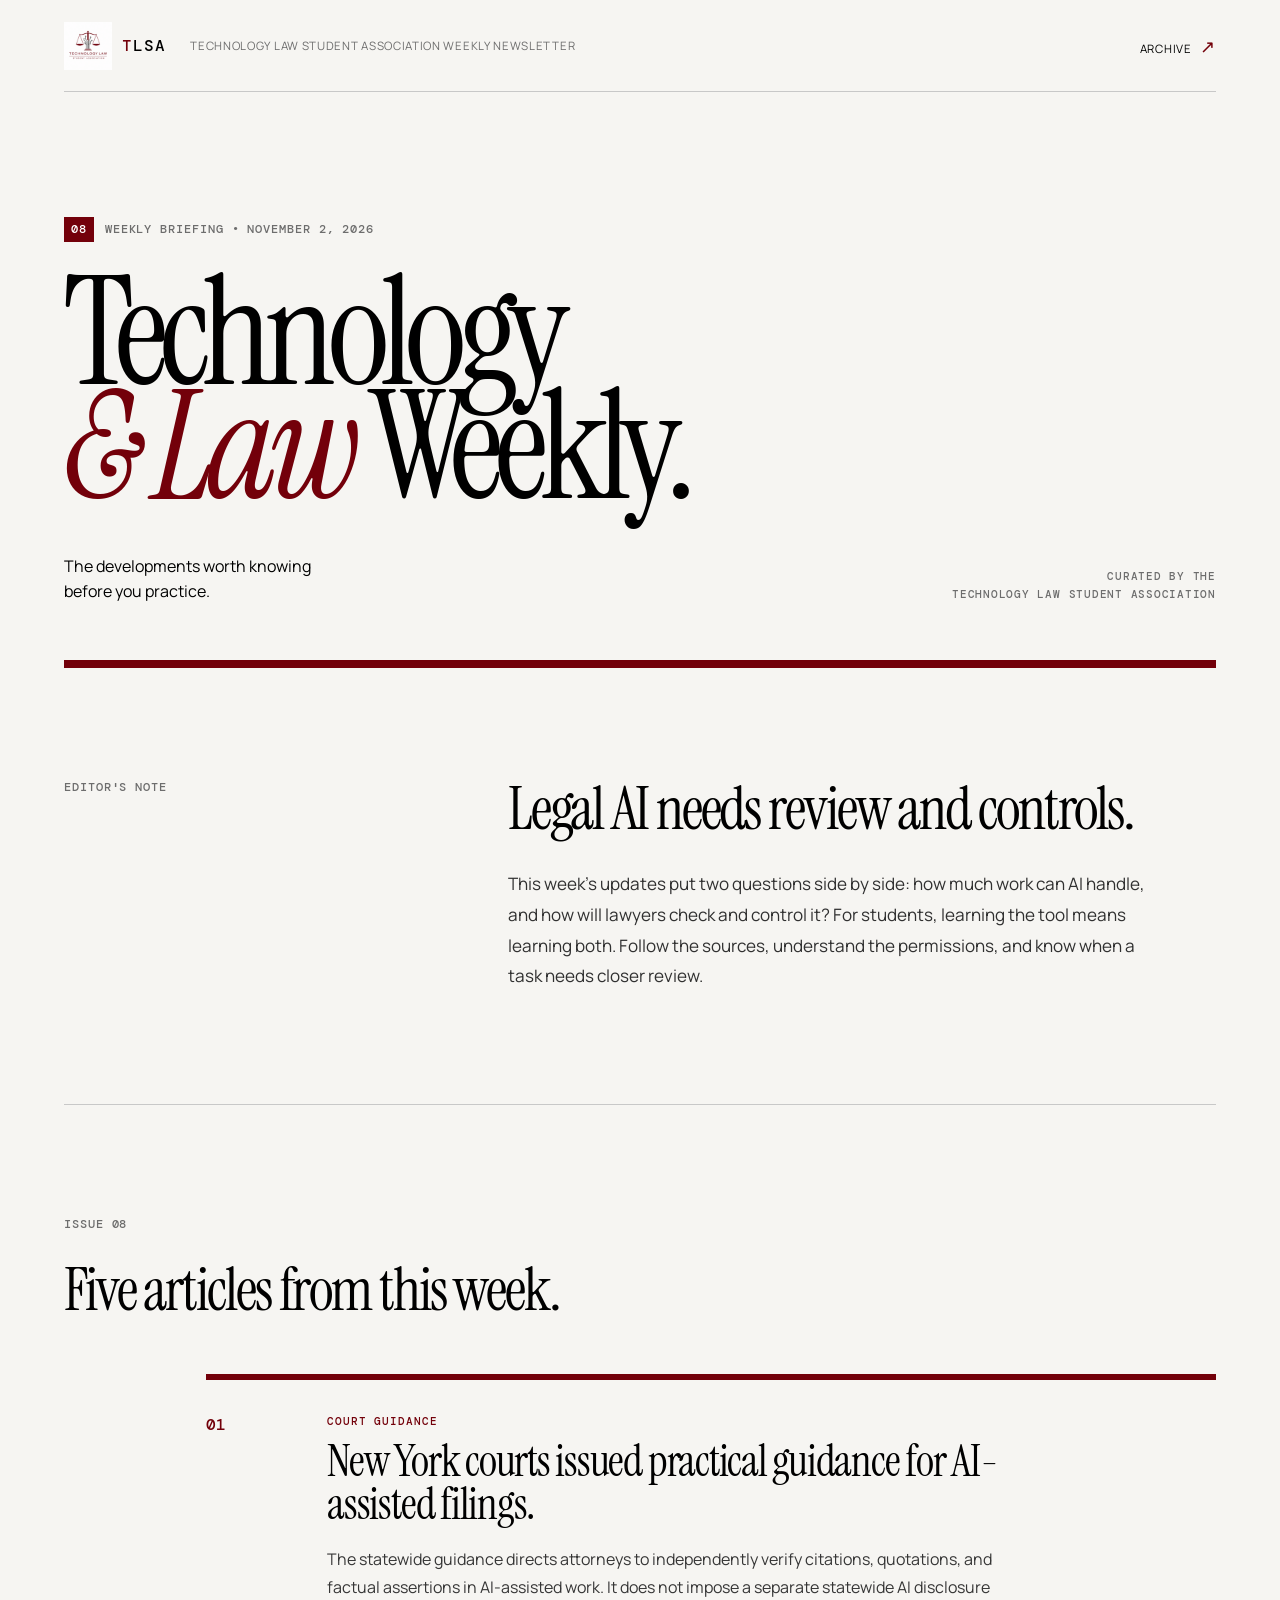
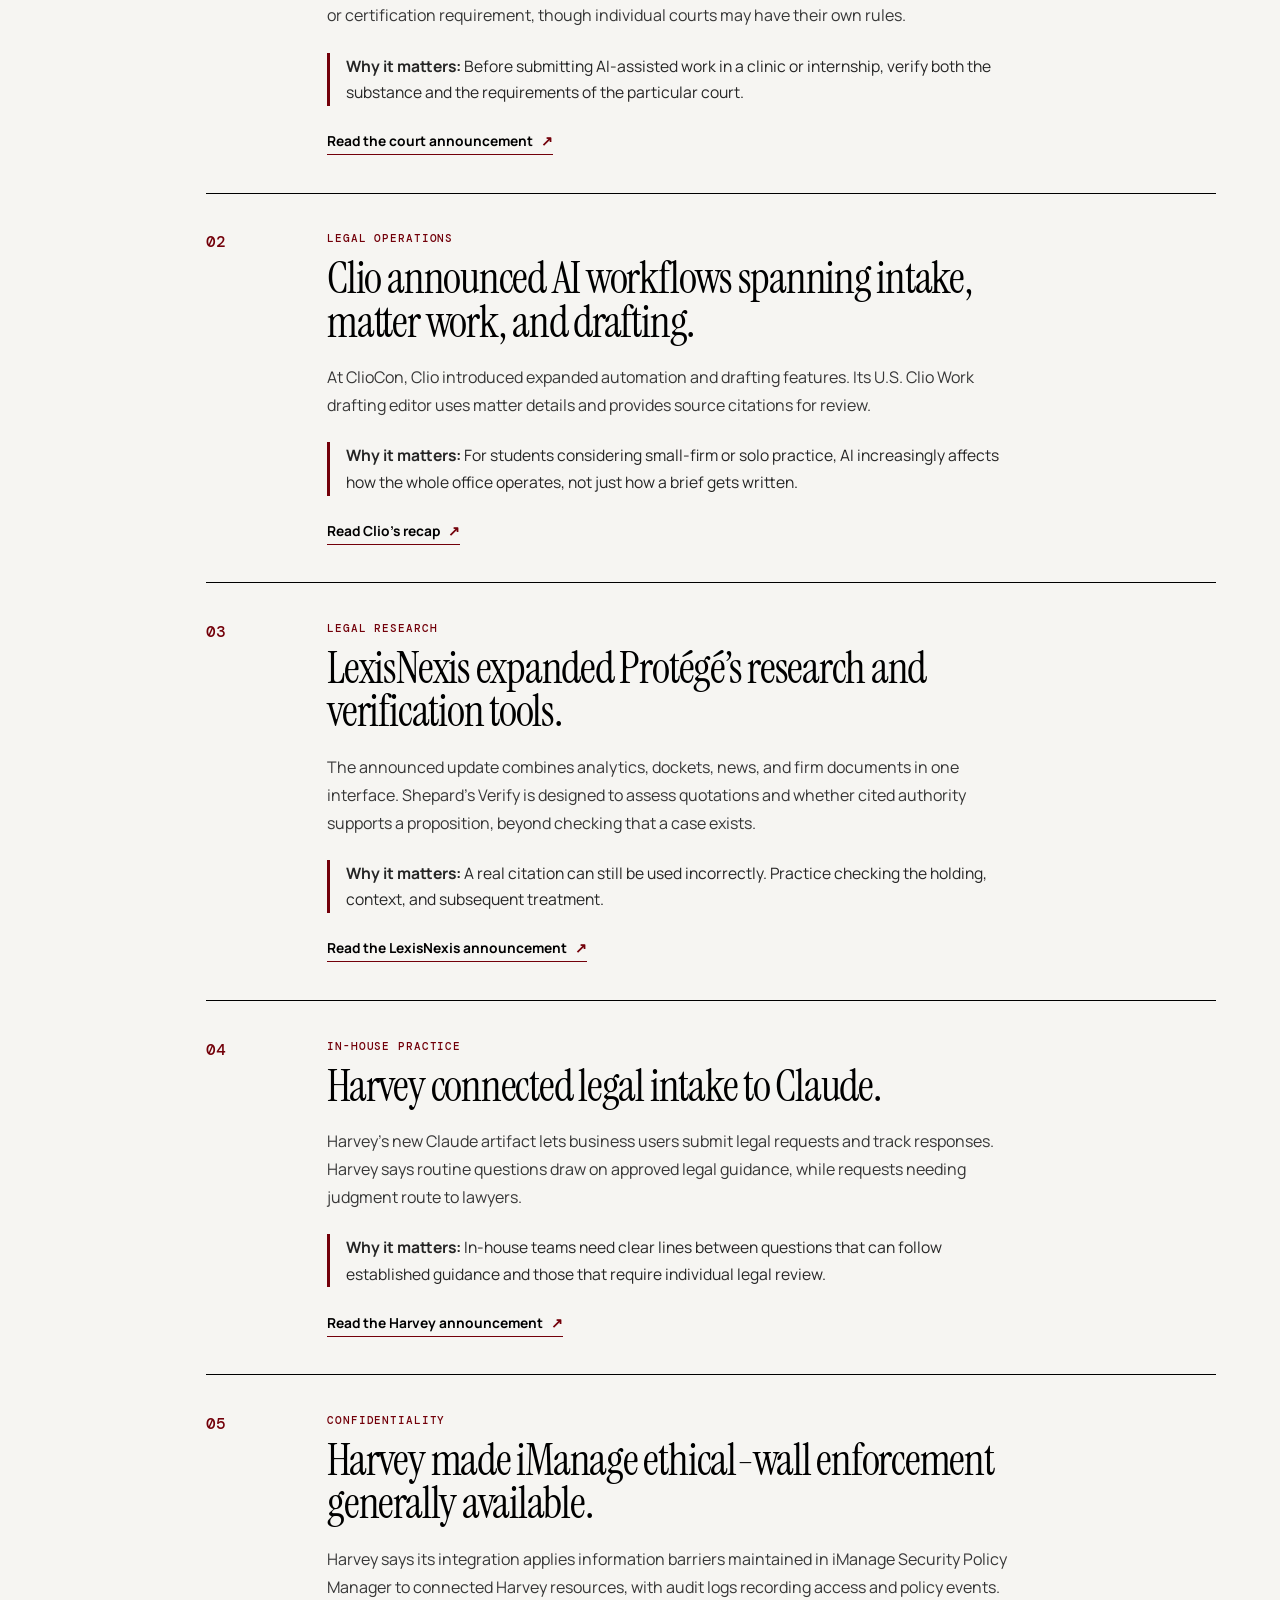
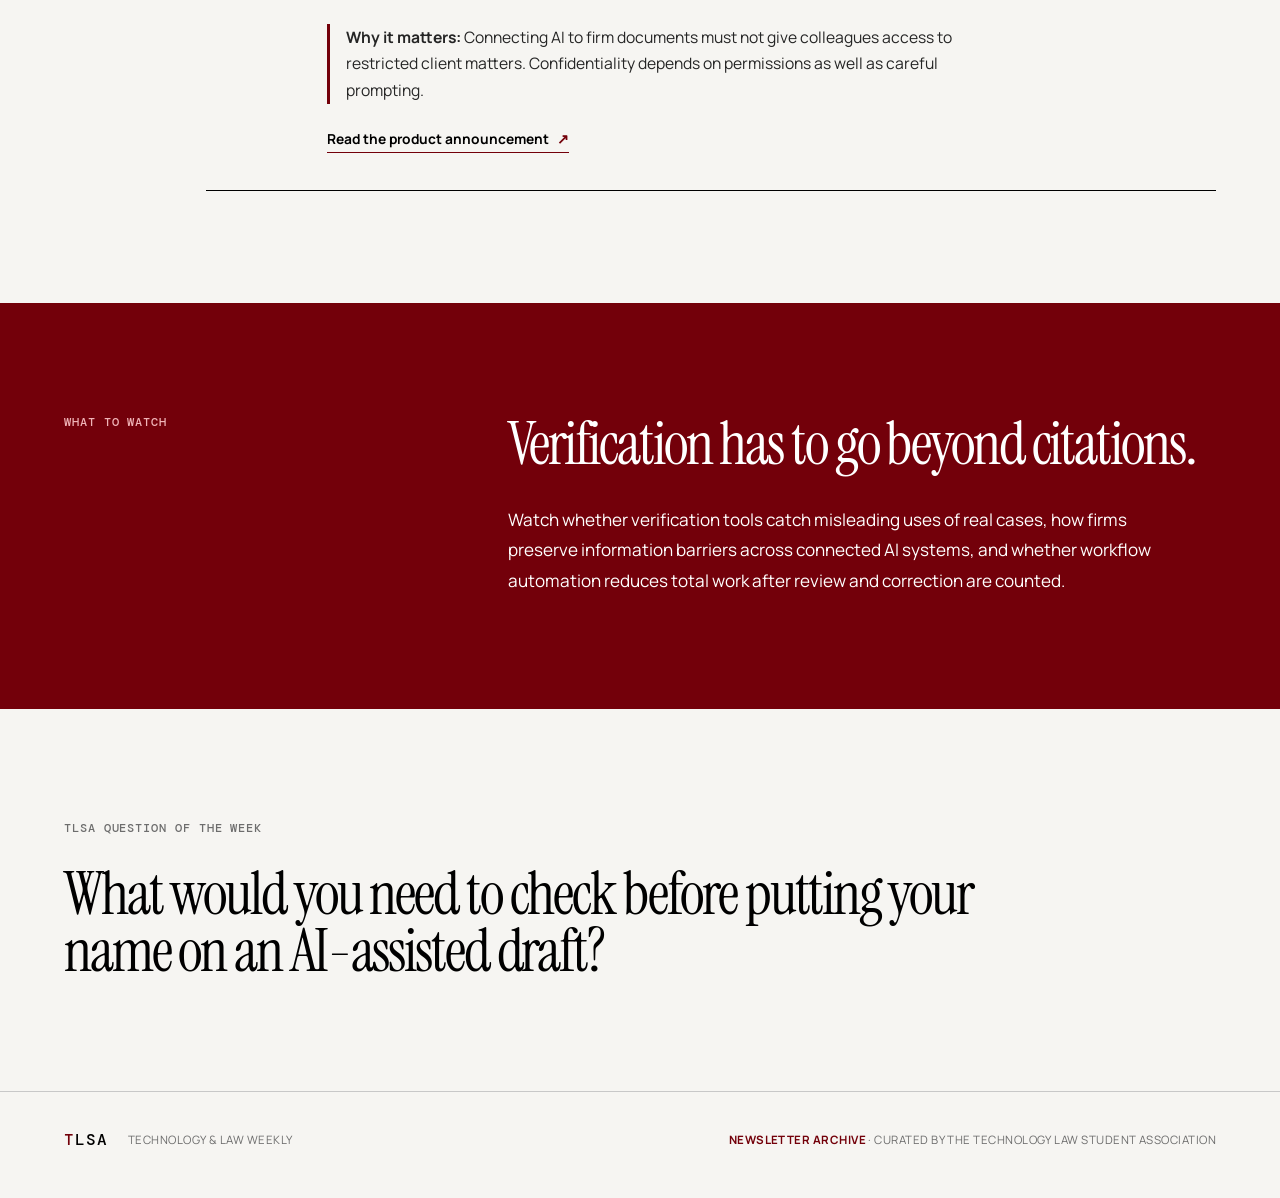
==== commit 54526900: "Feature TLSA Technology & Law Weekly Issue 08" ====
--- a/index.html
+++ b/index.html
@@ -3,20 +3,20 @@
 <head>
   <meta charset="utf-8"><meta name="viewport" content="width=device-width, initial-scale=1">
   <meta name="description" content="TLSA Technology & Law Weekly, a curated briefing on legal technology, AI, policy, and practice.">
-  <title>TLSA Technology & Law Weekly | Issue 07</title>
+  <title>TLSA Technology & Law Weekly | Issue 08</title>
   <link rel="icon" type="image/svg+xml" href="data:image/svg+xml,%3Csvg xmlns='http://www.w3.org/2000/svg' viewBox='0 0 64 64'%3E%3Crect width='64' height='64' rx='12' fill='%2373000a'/%3E%3Cpath d='M18 17h28v7H35v24h-7V24H18z' fill='white'/%3E%3C/svg%3E">
   <link rel="preconnect" href="https://fonts.googleapis.com"><link rel="preconnect" href="https://fonts.gstatic.com" crossorigin>
   <link href="https://fonts.googleapis.com/css2?family=DM+Mono:wght@400;500&family=Instrument+Serif:ital@0;1&family=Manrope:wght@400;500;600;700&display=swap" rel="stylesheet"><link rel="stylesheet" href="styles.css">
 </head>
 <body><main>
   <nav aria-label="Primary navigation"><a class="brand" href="#top" aria-label="Technology Law Student Association home"><img src="assets/tlsa-logo.png" alt="Technology Law Student Association logo"><span class="wordmark"><span>T</span>LSA</span></a><p>Technology Law Student Association Weekly Newsletter</p><a class="nav-link" href="issues/index.html">Archive <span>↗</span></a></nav>
-  <header class="hero" id="top"><div class="issue-line"><span class="issue-mark">07</span> WEEKLY BRIEFING <span>•</span> OCTOBER 26, 2026</div><h1>Technology<br><em>&amp; Law</em> Weekly.</h1><div class="hero-foot"><p>The developments worth knowing before you practice.</p><p class="curated">CURATED BY THE<br>TECHNOLOGY LAW STUDENT ASSOCIATION</p></div></header>
-  <section class="editorial-note"><div class="section-label">EDITOR'S NOTE</div><div><h2>Legal AI is connecting the work.</h2><p>This week, legal AI became more connected to legal sources, deal documents, firm knowledge, and lawyer training. The useful question is what those connections let a lawyer inspect and verify. Being able to explain why a result is sound matters more than simply generating one.</p></div></section>
-  <section class="the-five" id="the-five"><div class="five-heading"><div class="section-label">ISSUE 07</div><h2>Five articles from this week.</h2></div><article class="story story-featured"><div class="story-number">01</div><div class="story-body"><p class="eyebrow">LEGAL RESEARCH</p><h3>Harvey mapped the connections behind legal research.</h3><p>Harvey says its new Graph approach maps relationships among authorities, citations, matter documents, parties, and versions so agents can retrieve and check connected sources.</p><p class="why"><strong>Why it matters:</strong> Better legal AI depends on traceable context, not just persuasive prose. Lawyers still need to verify the authorities and reasoning.</p><a href="https://www.harvey.ai/blog/improving-agent-accuracy-with-harvey-graph" target="_blank" rel="noopener noreferrer">Read Harvey's explanation <span>↗</span></a></div></article>
-<article class="story"><div class="story-number">02</div><div class="story-body"><p class="eyebrow">TAX RESEARCH</p><h3>Blue J tax research became available inside Legora.</h3><p>Eligible customers can query Blue J from Legora and receive answers with inline links to the underlying sources.</p><p class="why"><strong>Why it matters:</strong> Specialized research tools are moving into broader legal-work platforms. Source-linked answers help, but tax advice still requires checking the authority itself.</p><a href="https://legora.com/newsroom/blue-j%E2%80%99s-tax-research-is-now-available-in-legora-with-cited-answers-inside-the-platform-where-legal-work-happens" target="_blank" rel="noopener noreferrer">Read the integration announcement <span>↗</span></a></div></article>
-<article class="story"><div class="story-number">03</div><div class="story-body"><p class="eyebrow">TRANSACTIONS</p><h3>Ansarada and Legora connected data rooms to AI-powered deal work.</h3><p>The beta integration lets permitted users bring data-room documents into Legora for diligence, drafting, and closing checklists, preserving existing access permissions and recording imports in the data room's audit trail.</p><p class="why"><strong>Why it matters:</strong> In M&A, confidentiality and access control matter alongside analysis. Lawyers need to know what documents an AI tool is allowed to see.</p><a href="https://legora.com/newsroom/ansarada-and-legora-integrate-to-bring-data-room-documents-directly-into-ai-powered-deal-work" target="_blank" rel="noopener noreferrer">Read the beta announcement <span>↗</span></a></div></article>
-<article class="story"><div class="story-number">04</div><div class="story-body"><p class="eyebrow">LEGAL EDUCATION</p><h3>NUS Law joined Legora's Legal AI Scholars Program.</h3><p>Faculty and students will receive platform access and training for research, document review, and drafting. NUS emphasizes foundational legal skills and critical evaluation before introducing the tool.</p><p class="why"><strong>Why it matters:</strong> Legal fundamentals help students decide when an AI output deserves trust, revision, or rejection. Access alone is not preparation for practice.</p><a href="https://legora.com/newsroom/national-university-of-singapore-faculty-of-law-joins-legora-s-legal-ai-scholars-program" target="_blank" rel="noopener noreferrer">Read the education partnership <span>↗</span></a></div></article>
-<article class="story"><div class="story-number">05</div><div class="story-body"><p class="eyebrow">FIRM ADOPTION</p><h3>Jones Day selected Legora for a global rollout.</h3><p>The firm plans to give lawyers across its global offices access over the coming months, help shape a future legal-research product, and develop a structured AI learning program.</p><p class="why"><strong>Why it matters:</strong> Major firms are treating AI adoption as a training, governance, and client-service issue, not simply a software purchase.</p><a href="https://legora.com/newsroom/jones-day-selects-legora-as-strategic-ai-partner-rolling-out-platform-firm-wide-to-2-500-lawyers-globally" target="_blank" rel="noopener noreferrer">Read the Jones Day announcement <span>↗</span></a></div></article></section>
-  <section class="watch"><div class="section-label">WHAT TO WATCH</div><div><h2>Connections need controls.</h2><p>Watch whether citation checking and audit trails become standard in AI-assisted work, how legal teams manage permissions across connected systems, and how law schools teach AI through supervised legal reasoning.</p></div></section>
-  <section class="question"><div class="section-label">TLSA QUESTION OF THE WEEK</div><h2>Would you rather learn AI by getting an answer faster, or by learning how to prove whether the answer is right?</h2></section>
+  <header class="hero" id="top"><div class="issue-line"><span class="issue-mark">08</span> WEEKLY BRIEFING <span>•</span> NOVEMBER 2, 2026</div><h1>Technology<br><em>&amp; Law</em> Weekly.</h1><div class="hero-foot"><p>The developments worth knowing before you practice.</p><p class="curated">CURATED BY THE<br>TECHNOLOGY LAW STUDENT ASSOCIATION</p></div></header>
+  <section class="editorial-note"><div class="section-label">EDITOR'S NOTE</div><div><h2>Legal AI needs review and controls.</h2><p>This week’s updates put two questions side by side: how much work can AI handle, and how will lawyers check and control it? For students, learning the tool means learning both. Follow the sources, understand the permissions, and know when a task needs closer review.</p></div></section>
+  <section class="the-five" id="the-five"><div class="five-heading"><div class="section-label">ISSUE 08</div><h2>Five articles from this week.</h2></div><article class="story story-featured"><div class="story-number">01</div><div class="story-body"><p class="eyebrow">COURT GUIDANCE</p><h3>New York courts issued practical guidance for AI-assisted filings.</h3><p>The statewide guidance directs attorneys to independently verify citations, quotations, and factual assertions in AI-assisted work. It does not impose a separate statewide AI disclosure or certification requirement, though individual courts may have their own rules.</p><p class="why"><strong>Why it matters:</strong> Before submitting AI-assisted work in a clinic or internship, verify both the substance and the requirements of the particular court.</p><a href="https://webfiles.nycourts.gov/public/2026-10/pr26_18.pdf" target="_blank" rel="noopener noreferrer">Read the court announcement <span>↗</span></a></div></article>
+<article class="story"><div class="story-number">02</div><div class="story-body"><p class="eyebrow">LEGAL OPERATIONS</p><h3>Clio announced AI workflows spanning intake, matter work, and drafting.</h3><p>At ClioCon, Clio introduced expanded automation and drafting features. Its U.S. Clio Work drafting editor uses matter details and provides source citations for review.</p><p class="why"><strong>Why it matters:</strong> For students considering small-firm or solo practice, AI increasingly affects how the whole office operates, not just how a brief gets written.</p><a href="https://www.clio.com/blog/cliocon-2026-highlights/" target="_blank" rel="noopener noreferrer">Read Clio’s recap <span>↗</span></a></div></article>
+<article class="story"><div class="story-number">03</div><div class="story-body"><p class="eyebrow">LEGAL RESEARCH</p><h3>LexisNexis expanded Protégé’s research and verification tools.</h3><p>The announced update combines analytics, dockets, news, and firm documents in one interface. Shepard’s Verify is designed to assess quotations and whether cited authority supports a proposition, beyond checking that a case exists.</p><p class="why"><strong>Why it matters:</strong> A real citation can still be used incorrectly. Practice checking the holding, context, and subsequent treatment.</p><a href="https://www.lexisnexis.com/community/pressroom/b/news/posts/as-lawyers-face-ai-switching-overload-lexis-with-protege-redefines-integrated-verified-legal-work-in-a-single-prompt-box" target="_blank" rel="noopener noreferrer">Read the LexisNexis announcement <span>↗</span></a></div></article>
+<article class="story"><div class="story-number">04</div><div class="story-body"><p class="eyebrow">IN-HOUSE PRACTICE</p><h3>Harvey connected legal intake to Claude.</h3><p>Harvey’s new Claude artifact lets business users submit legal requests and track responses. Harvey says routine questions draw on approved legal guidance, while requests needing judgment route to lawyers.</p><p class="why"><strong>Why it matters:</strong> In-house teams need clear lines between questions that can follow established guidance and those that require individual legal review.</p><a href="https://www.harvey.ai/blog/harvey-intake-claude-for-legal-artifact" target="_blank" rel="noopener noreferrer">Read the Harvey announcement <span>↗</span></a></div></article>
+<article class="story"><div class="story-number">05</div><div class="story-body"><p class="eyebrow">CONFIDENTIALITY</p><h3>Harvey made iManage ethical-wall enforcement generally available.</h3><p>Harvey says its integration applies information barriers maintained in iManage Security Policy Manager to connected Harvey resources, with audit logs recording access and policy events.</p><p class="why"><strong>Why it matters:</strong> Connecting AI to firm documents must not give colleagues access to restricted client matters. Confidentiality depends on permissions as well as careful prompting.</p><a href="https://www.harvey.ai/blog/ethical-walls-harvey-imanage" target="_blank" rel="noopener noreferrer">Read the product announcement <span>↗</span></a></div></article></section>
+  <section class="watch"><div class="section-label">WHAT TO WATCH</div><div><h2>Verification has to go beyond citations.</h2><p>Watch whether verification tools catch misleading uses of real cases, how firms preserve information barriers across connected AI systems, and whether workflow automation reduces total work after review and correction are counted.</p></div></section>
+  <section class="question"><div class="section-label">TLSA QUESTION OF THE WEEK</div><h2>What would you need to check before putting your name on an AI-assisted draft?</h2></section>
 </main><footer><a class="wordmark" href="#top"><span>T</span>LSA</a><p>Technology &amp; Law Weekly</p><p><a href="issues/index.html">Newsletter Archive</a> · Curated by the Technology Law Student Association</p></footer></body></html>
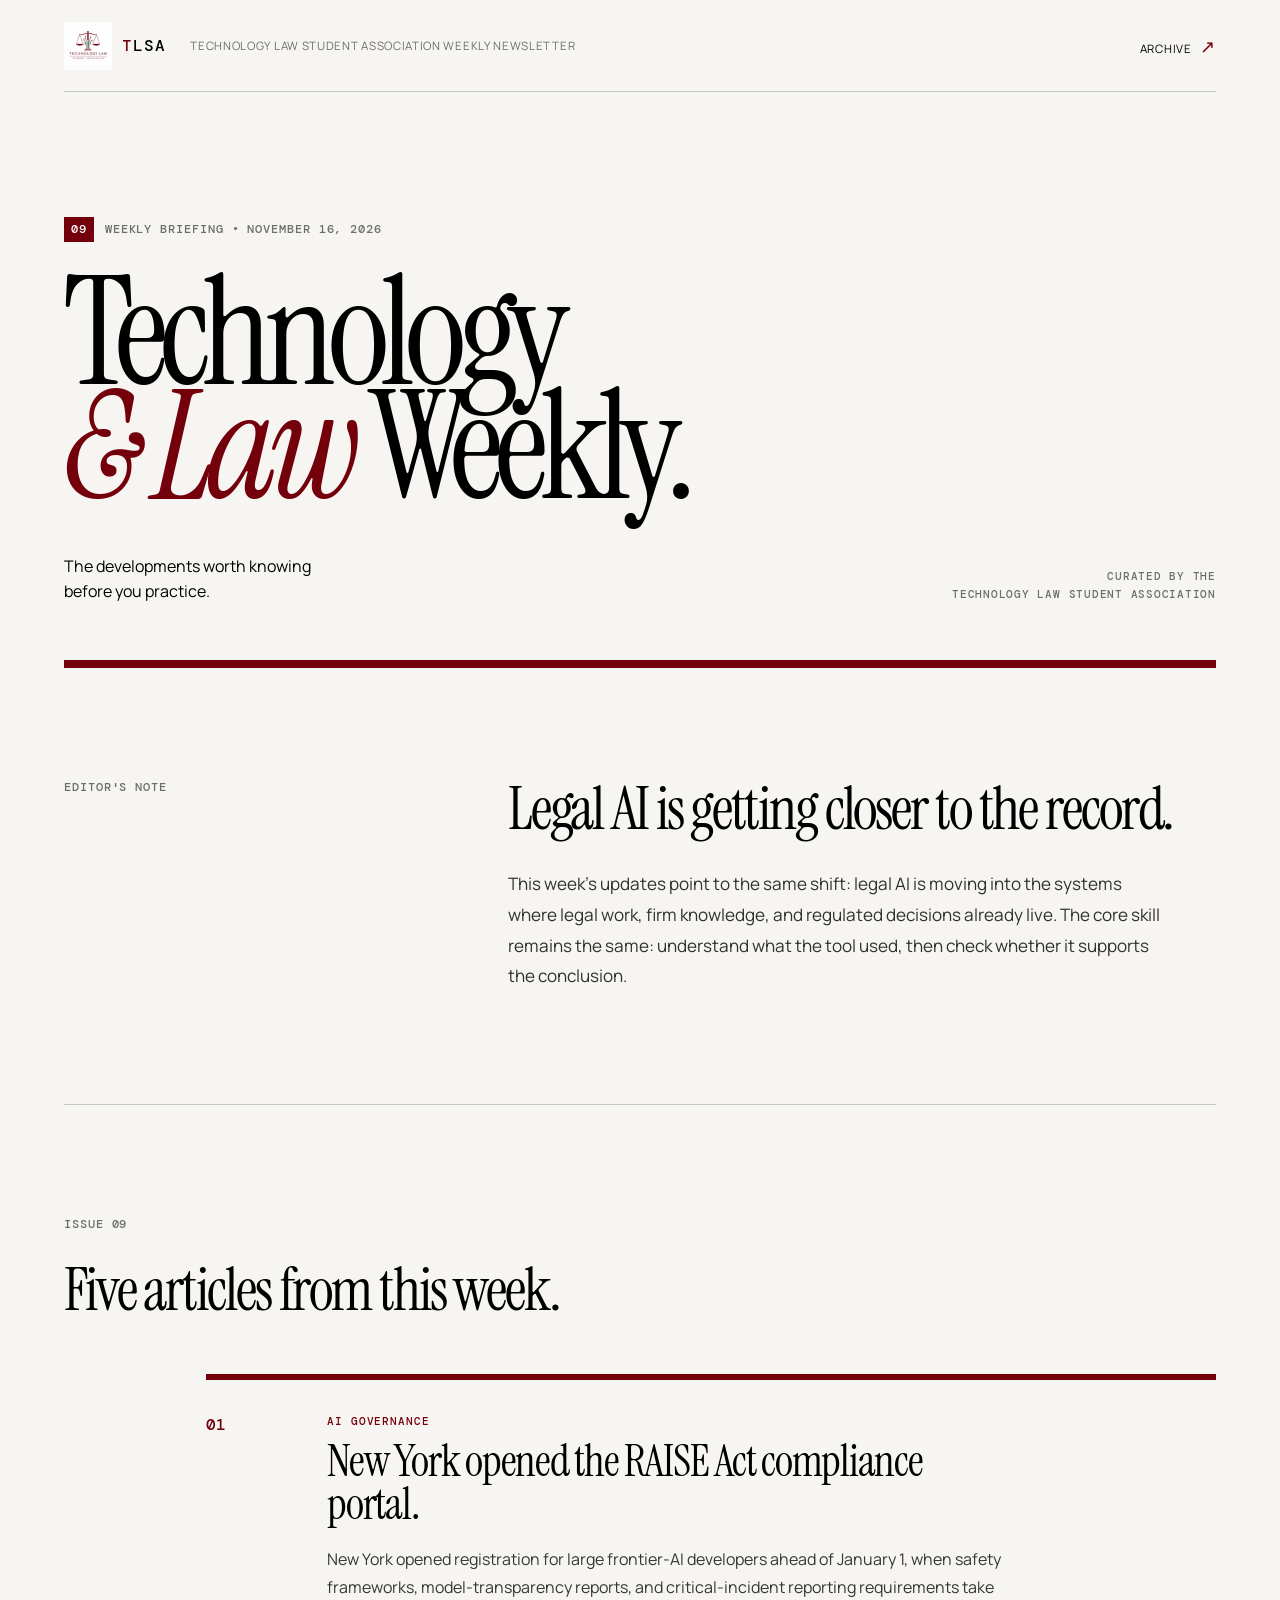
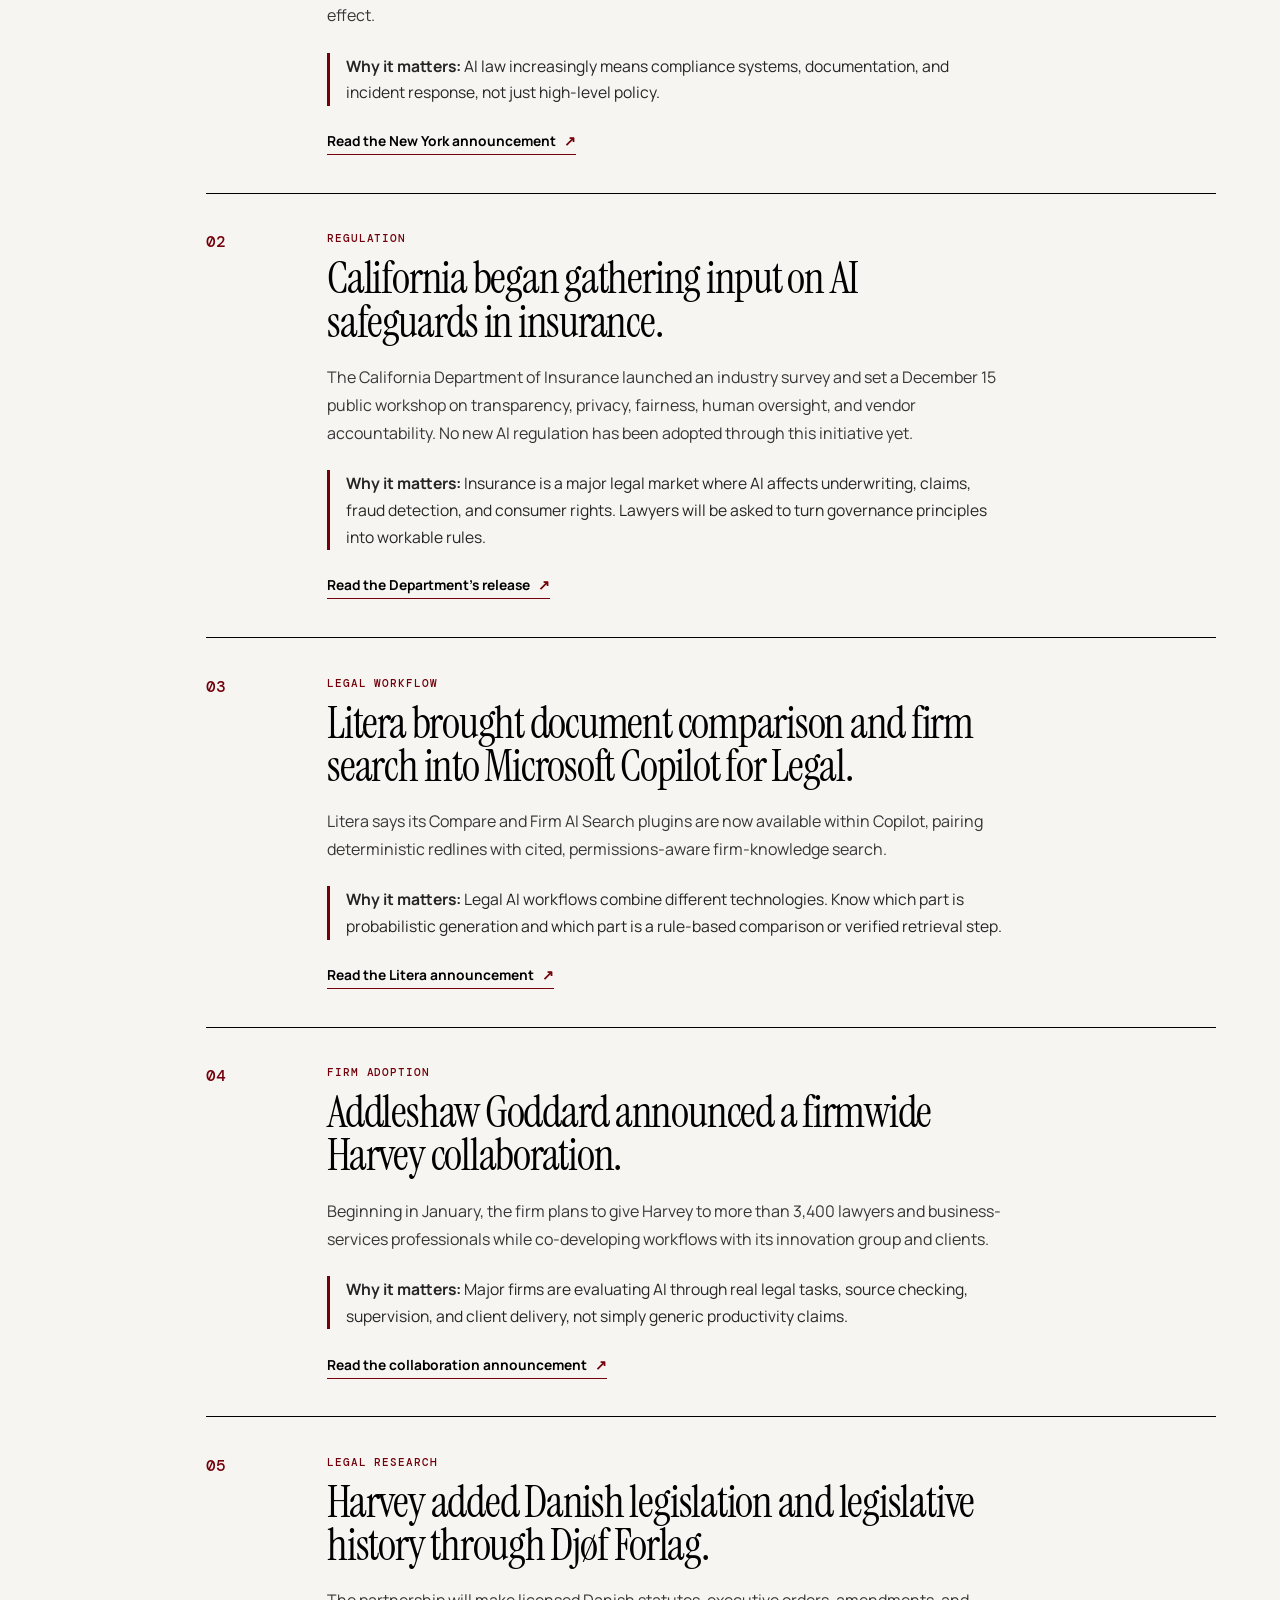
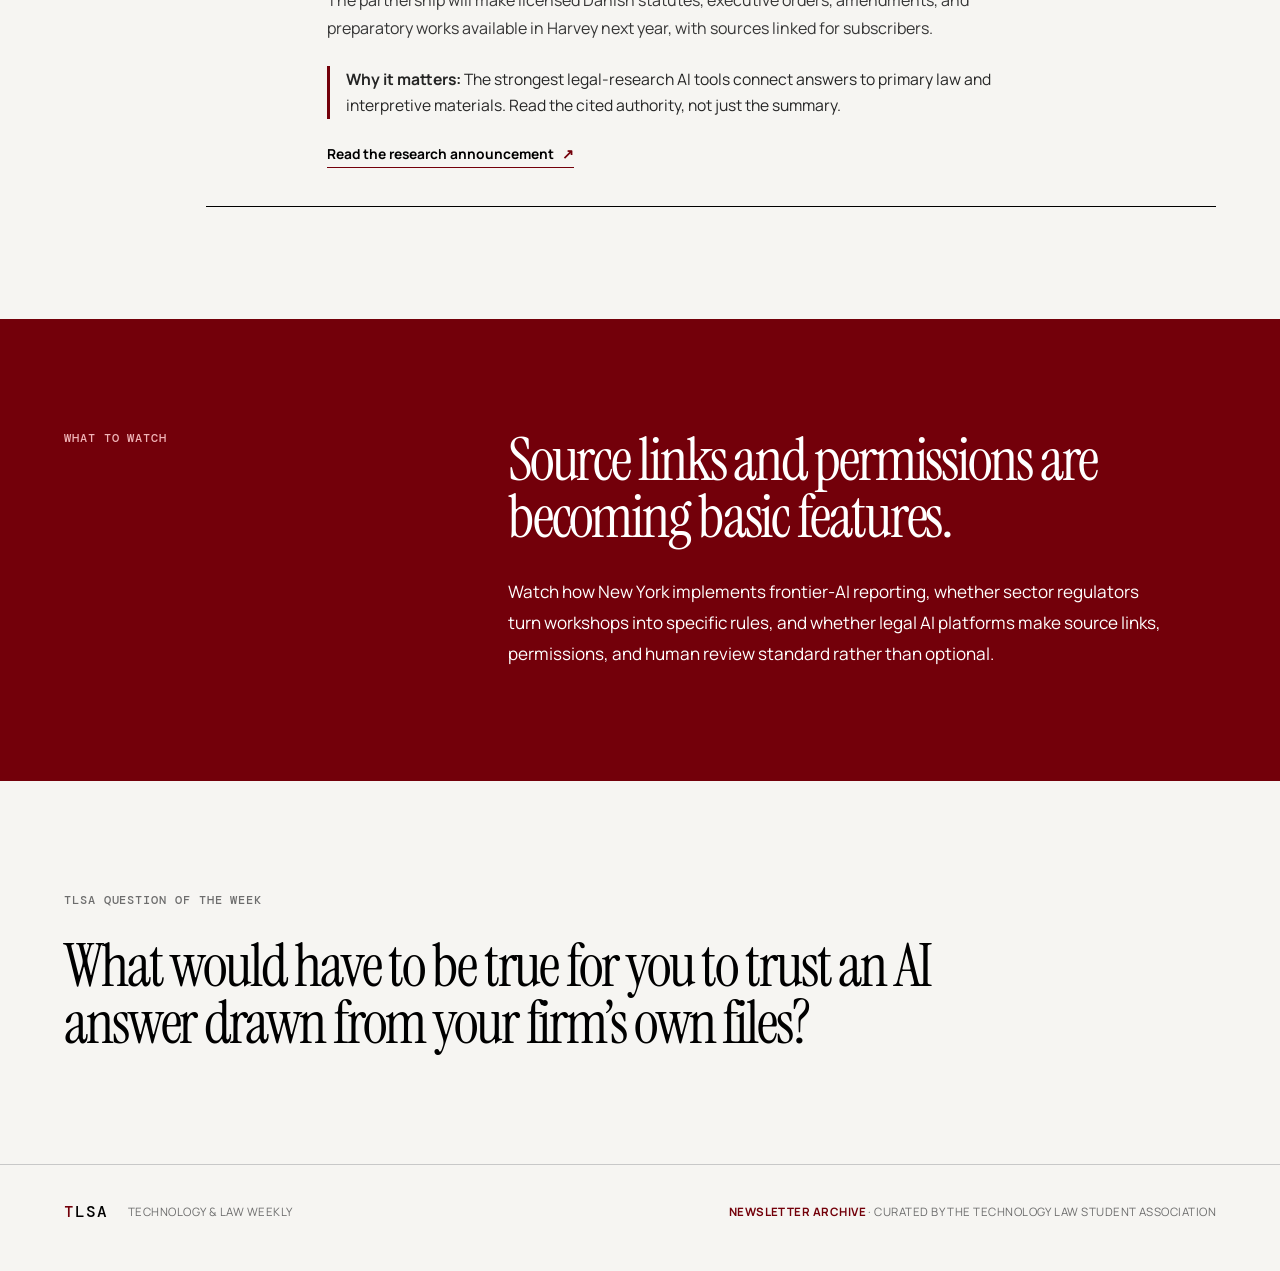
==== commit 9f652b4c: "Feature TLSA Technology & Law Weekly Issue 09" ====
--- a/index.html
+++ b/index.html
@@ -3,20 +3,20 @@
 <head>
   <meta charset="utf-8"><meta name="viewport" content="width=device-width, initial-scale=1">
   <meta name="description" content="TLSA Technology & Law Weekly, a curated briefing on legal technology, AI, policy, and practice.">
-  <title>TLSA Technology & Law Weekly | Issue 08</title>
+  <title>TLSA Technology & Law Weekly | Issue 09</title>
   <link rel="icon" type="image/svg+xml" href="data:image/svg+xml,%3Csvg xmlns='http://www.w3.org/2000/svg' viewBox='0 0 64 64'%3E%3Crect width='64' height='64' rx='12' fill='%2373000a'/%3E%3Cpath d='M18 17h28v7H35v24h-7V24H18z' fill='white'/%3E%3C/svg%3E">
   <link rel="preconnect" href="https://fonts.googleapis.com"><link rel="preconnect" href="https://fonts.gstatic.com" crossorigin>
   <link href="https://fonts.googleapis.com/css2?family=DM+Mono:wght@400;500&family=Instrument+Serif:ital@0;1&family=Manrope:wght@400;500;600;700&display=swap" rel="stylesheet"><link rel="stylesheet" href="styles.css">
 </head>
 <body><main>
   <nav aria-label="Primary navigation"><a class="brand" href="#top" aria-label="Technology Law Student Association home"><img src="assets/tlsa-logo.png" alt="Technology Law Student Association logo"><span class="wordmark"><span>T</span>LSA</span></a><p>Technology Law Student Association Weekly Newsletter</p><a class="nav-link" href="issues/index.html">Archive <span>↗</span></a></nav>
-  <header class="hero" id="top"><div class="issue-line"><span class="issue-mark">08</span> WEEKLY BRIEFING <span>•</span> NOVEMBER 2, 2026</div><h1>Technology<br><em>&amp; Law</em> Weekly.</h1><div class="hero-foot"><p>The developments worth knowing before you practice.</p><p class="curated">CURATED BY THE<br>TECHNOLOGY LAW STUDENT ASSOCIATION</p></div></header>
-  <section class="editorial-note"><div class="section-label">EDITOR'S NOTE</div><div><h2>Legal AI needs review and controls.</h2><p>This week’s updates put two questions side by side: how much work can AI handle, and how will lawyers check and control it? For students, learning the tool means learning both. Follow the sources, understand the permissions, and know when a task needs closer review.</p></div></section>
-  <section class="the-five" id="the-five"><div class="five-heading"><div class="section-label">ISSUE 08</div><h2>Five articles from this week.</h2></div><article class="story story-featured"><div class="story-number">01</div><div class="story-body"><p class="eyebrow">COURT GUIDANCE</p><h3>New York courts issued practical guidance for AI-assisted filings.</h3><p>The statewide guidance directs attorneys to independently verify citations, quotations, and factual assertions in AI-assisted work. It does not impose a separate statewide AI disclosure or certification requirement, though individual courts may have their own rules.</p><p class="why"><strong>Why it matters:</strong> Before submitting AI-assisted work in a clinic or internship, verify both the substance and the requirements of the particular court.</p><a href="https://webfiles.nycourts.gov/public/2026-10/pr26_18.pdf" target="_blank" rel="noopener noreferrer">Read the court announcement <span>↗</span></a></div></article>
-<article class="story"><div class="story-number">02</div><div class="story-body"><p class="eyebrow">LEGAL OPERATIONS</p><h3>Clio announced AI workflows spanning intake, matter work, and drafting.</h3><p>At ClioCon, Clio introduced expanded automation and drafting features. Its U.S. Clio Work drafting editor uses matter details and provides source citations for review.</p><p class="why"><strong>Why it matters:</strong> For students considering small-firm or solo practice, AI increasingly affects how the whole office operates, not just how a brief gets written.</p><a href="https://www.clio.com/blog/cliocon-2026-highlights/" target="_blank" rel="noopener noreferrer">Read Clio’s recap <span>↗</span></a></div></article>
-<article class="story"><div class="story-number">03</div><div class="story-body"><p class="eyebrow">LEGAL RESEARCH</p><h3>LexisNexis expanded Protégé’s research and verification tools.</h3><p>The announced update combines analytics, dockets, news, and firm documents in one interface. Shepard’s Verify is designed to assess quotations and whether cited authority supports a proposition, beyond checking that a case exists.</p><p class="why"><strong>Why it matters:</strong> A real citation can still be used incorrectly. Practice checking the holding, context, and subsequent treatment.</p><a href="https://www.lexisnexis.com/community/pressroom/b/news/posts/as-lawyers-face-ai-switching-overload-lexis-with-protege-redefines-integrated-verified-legal-work-in-a-single-prompt-box" target="_blank" rel="noopener noreferrer">Read the LexisNexis announcement <span>↗</span></a></div></article>
-<article class="story"><div class="story-number">04</div><div class="story-body"><p class="eyebrow">IN-HOUSE PRACTICE</p><h3>Harvey connected legal intake to Claude.</h3><p>Harvey’s new Claude artifact lets business users submit legal requests and track responses. Harvey says routine questions draw on approved legal guidance, while requests needing judgment route to lawyers.</p><p class="why"><strong>Why it matters:</strong> In-house teams need clear lines between questions that can follow established guidance and those that require individual legal review.</p><a href="https://www.harvey.ai/blog/harvey-intake-claude-for-legal-artifact" target="_blank" rel="noopener noreferrer">Read the Harvey announcement <span>↗</span></a></div></article>
-<article class="story"><div class="story-number">05</div><div class="story-body"><p class="eyebrow">CONFIDENTIALITY</p><h3>Harvey made iManage ethical-wall enforcement generally available.</h3><p>Harvey says its integration applies information barriers maintained in iManage Security Policy Manager to connected Harvey resources, with audit logs recording access and policy events.</p><p class="why"><strong>Why it matters:</strong> Connecting AI to firm documents must not give colleagues access to restricted client matters. Confidentiality depends on permissions as well as careful prompting.</p><a href="https://www.harvey.ai/blog/ethical-walls-harvey-imanage" target="_blank" rel="noopener noreferrer">Read the product announcement <span>↗</span></a></div></article></section>
-  <section class="watch"><div class="section-label">WHAT TO WATCH</div><div><h2>Verification has to go beyond citations.</h2><p>Watch whether verification tools catch misleading uses of real cases, how firms preserve information barriers across connected AI systems, and whether workflow automation reduces total work after review and correction are counted.</p></div></section>
-  <section class="question"><div class="section-label">TLSA QUESTION OF THE WEEK</div><h2>What would you need to check before putting your name on an AI-assisted draft?</h2></section>
+  <header class="hero" id="top"><div class="issue-line"><span class="issue-mark">09</span> WEEKLY BRIEFING <span>•</span> NOVEMBER 16, 2026</div><h1>Technology<br><em>&amp; Law</em> Weekly.</h1><div class="hero-foot"><p>The developments worth knowing before you practice.</p><p class="curated">CURATED BY THE<br>TECHNOLOGY LAW STUDENT ASSOCIATION</p></div></header>
+  <section class="editorial-note"><div class="section-label">EDITOR'S NOTE</div><div><h2>Legal AI is getting closer to the record.</h2><p>This week’s updates point to the same shift: legal AI is moving into the systems where legal work, firm knowledge, and regulated decisions already live. The core skill remains the same: understand what the tool used, then check whether it supports the conclusion.</p></div></section>
+  <section class="the-five" id="the-five"><div class="five-heading"><div class="section-label">ISSUE 09</div><h2>Five articles from this week.</h2></div><article class="story story-featured"><div class="story-number">01</div><div class="story-body"><p class="eyebrow">AI GOVERNANCE</p><h3>New York opened the RAISE Act compliance portal.</h3><p>New York opened registration for large frontier-AI developers ahead of January 1, when safety frameworks, model-transparency reports, and critical-incident reporting requirements take effect.</p><p class="why"><strong>Why it matters:</strong> AI law increasingly means compliance systems, documentation, and incident response, not just high-level policy.</p><a href="https://www.suny.edu/suny-news/press-releases/11-26/11-10-26-2/ai-science-safety.html" target="_blank" rel="noopener noreferrer">Read the New York announcement <span>↗</span></a></div></article>
+<article class="story"><div class="story-number">02</div><div class="story-body"><p class="eyebrow">REGULATION</p><h3>California began gathering input on AI safeguards in insurance.</h3><p>The California Department of Insurance launched an industry survey and set a December 15 public workshop on transparency, privacy, fairness, human oversight, and vendor accountability. No new AI regulation has been adopted through this initiative yet.</p><p class="why"><strong>Why it matters:</strong> Insurance is a major legal market where AI affects underwriting, claims, fraud detection, and consumer rights. Lawyers will be asked to turn governance principles into workable rules.</p><a href="https://www.insurance.ca.gov/0400-news/0100-press-releases/2026/release042-2026.cfm" target="_blank" rel="noopener noreferrer">Read the Department’s release <span>↗</span></a></div></article>
+<article class="story"><div class="story-number">03</div><div class="story-body"><p class="eyebrow">LEGAL WORKFLOW</p><h3>Litera brought document comparison and firm search into Microsoft Copilot for Legal.</h3><p>Litera says its Compare and Firm AI Search plugins are now available within Copilot, pairing deterministic redlines with cited, permissions-aware firm-knowledge search.</p><p class="why"><strong>Why it matters:</strong> Legal AI workflows combine different technologies. Know which part is probabilistic generation and which part is a rule-based comparison or verified retrieval step.</p><a href="https://www.litera.com/newslinks/litera-microsoft-copilot-legal" target="_blank" rel="noopener noreferrer">Read the Litera announcement <span>↗</span></a></div></article>
+<article class="story"><div class="story-number">04</div><div class="story-body"><p class="eyebrow">FIRM ADOPTION</p><h3>Addleshaw Goddard announced a firmwide Harvey collaboration.</h3><p>Beginning in January, the firm plans to give Harvey to more than 3,400 lawyers and business-services professionals while co-developing workflows with its innovation group and clients.</p><p class="why"><strong>Why it matters:</strong> Major firms are evaluating AI through real legal tasks, source checking, supervision, and client delivery, not simply generic productivity claims.</p><a href="https://www.harvey.ai/blog/addleshaw-goddard-and-harvey-launch-firmwide-collaboration-to-shape-ai-enabled-legal-delivery" target="_blank" rel="noopener noreferrer">Read the collaboration announcement <span>↗</span></a></div></article>
+<article class="story"><div class="story-number">05</div><div class="story-body"><p class="eyebrow">LEGAL RESEARCH</p><h3>Harvey added Danish legislation and legislative history through Djøf Forlag.</h3><p>The partnership will make licensed Danish statutes, executive orders, amendments, and preparatory works available in Harvey next year, with sources linked for subscribers.</p><p class="why"><strong>Why it matters:</strong> The strongest legal-research AI tools connect answers to primary law and interpretive materials. Read the cited authority, not just the summary.</p><a href="https://www.harvey.ai/blog/harvey-adds-danish-legislation-and-its-preparatory-works-through-partnership-with-djof-forlag" target="_blank" rel="noopener noreferrer">Read the research announcement <span>↗</span></a></div></article></section>
+  <section class="watch"><div class="section-label">WHAT TO WATCH</div><div><h2>Source links and permissions are becoming basic features.</h2><p>Watch how New York implements frontier-AI reporting, whether sector regulators turn workshops into specific rules, and whether legal AI platforms make source links, permissions, and human review standard rather than optional.</p></div></section>
+  <section class="question"><div class="section-label">TLSA QUESTION OF THE WEEK</div><h2>What would have to be true for you to trust an AI answer drawn from your firm’s own files?</h2></section>
 </main><footer><a class="wordmark" href="#top"><span>T</span>LSA</a><p>Technology &amp; Law Weekly</p><p><a href="issues/index.html">Newsletter Archive</a> · Curated by the Technology Law Student Association</p></footer></body></html>
